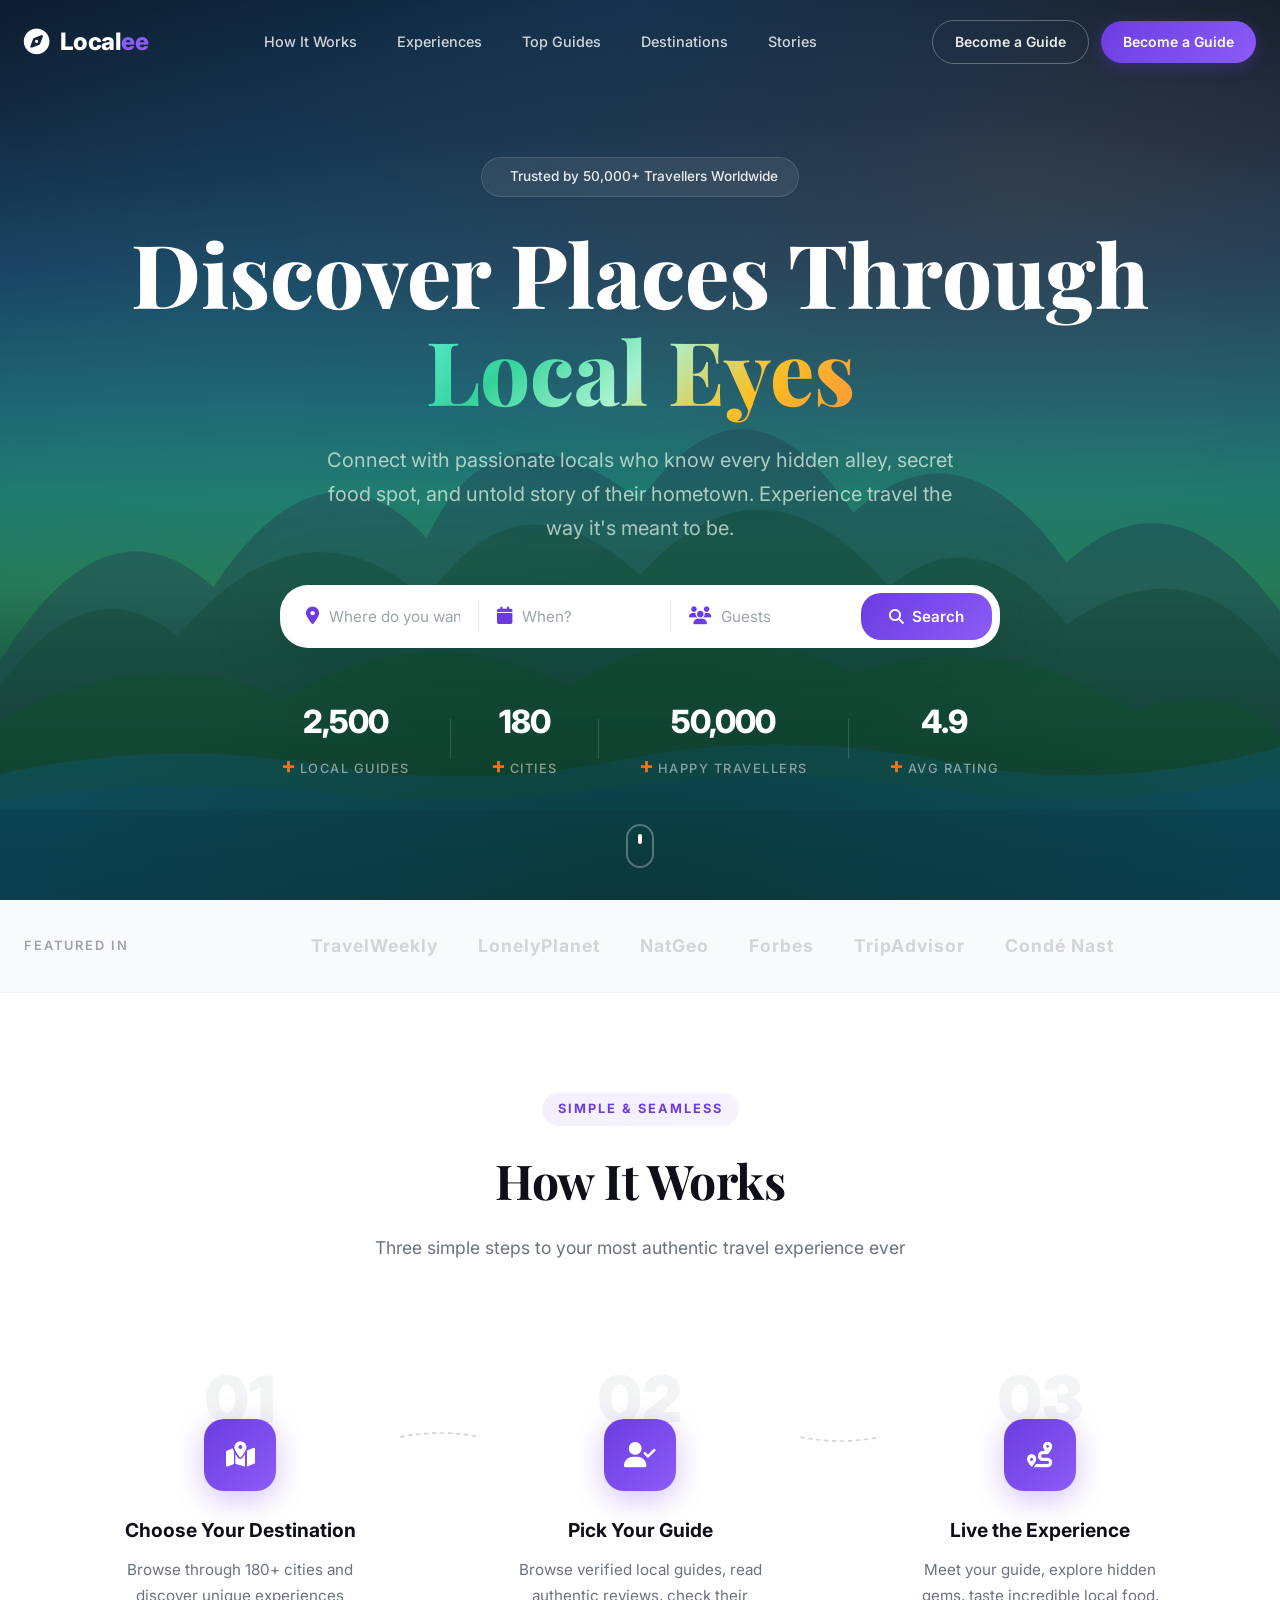
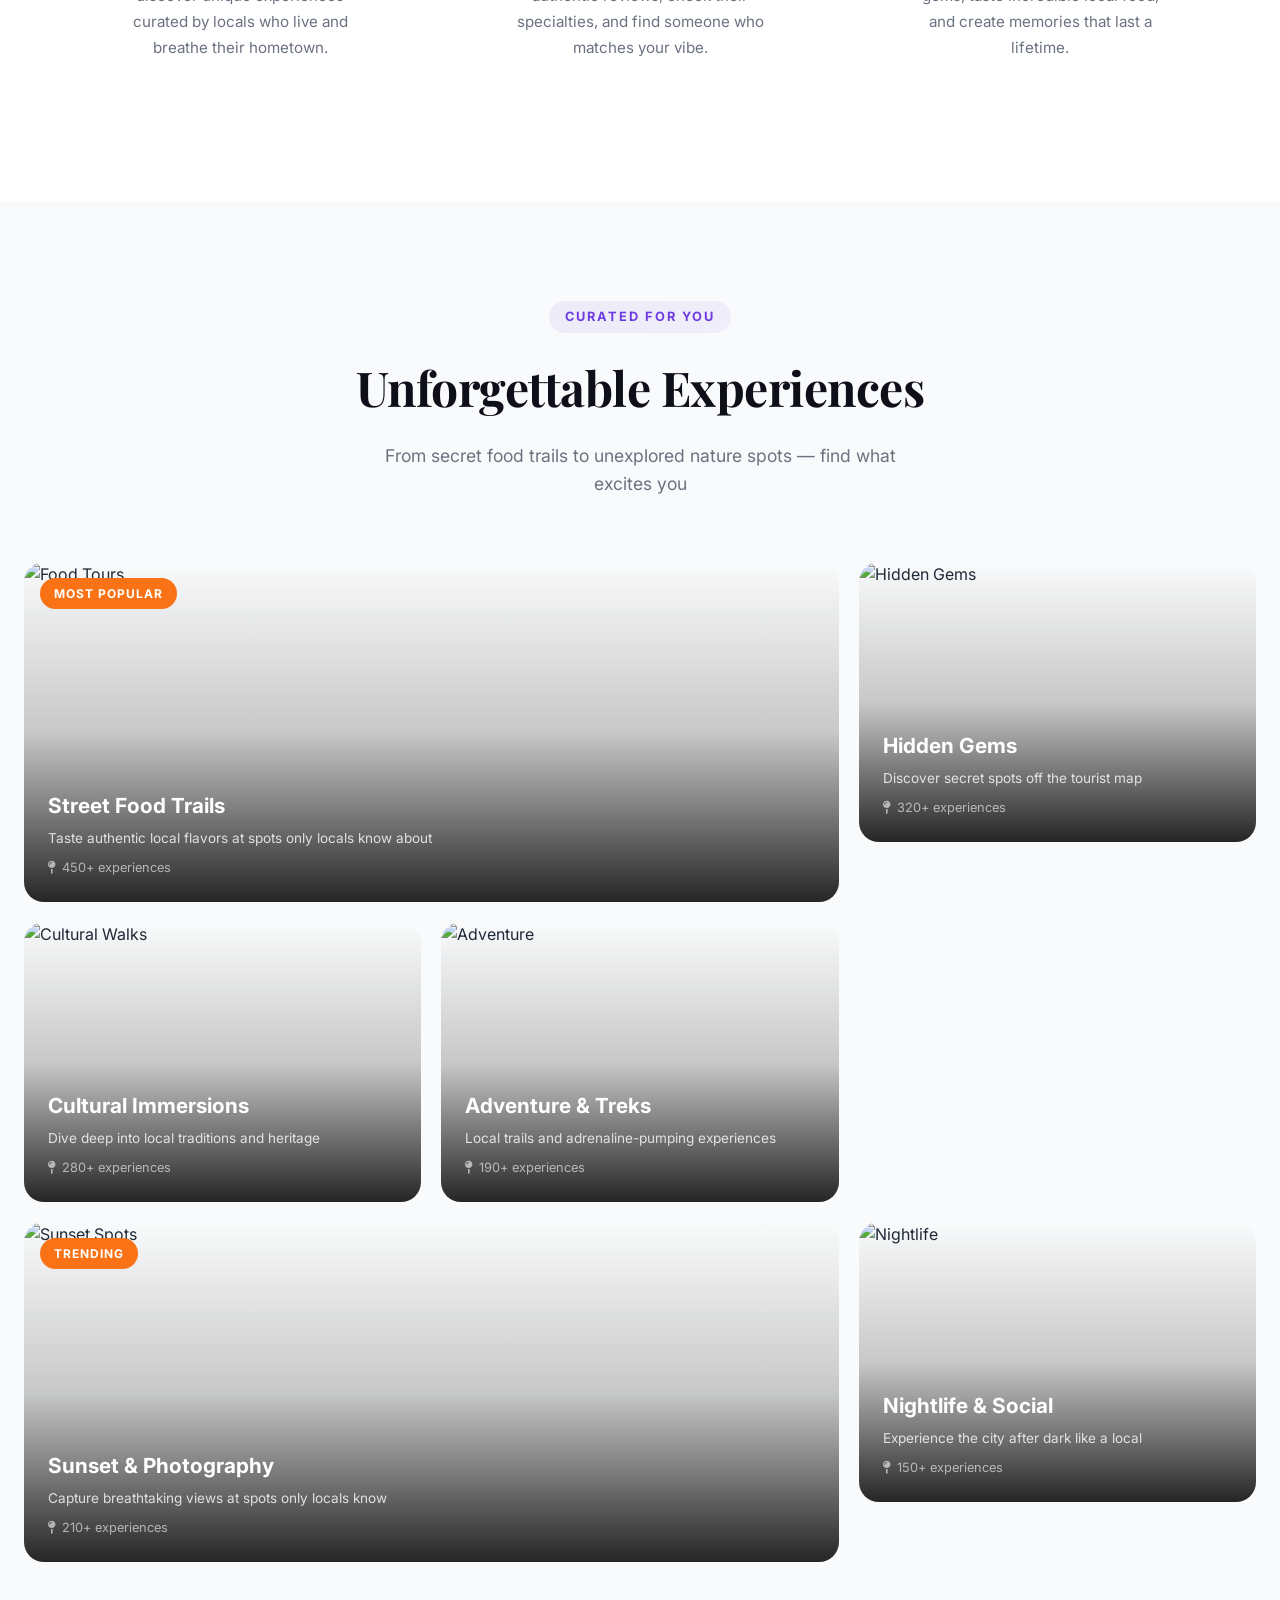
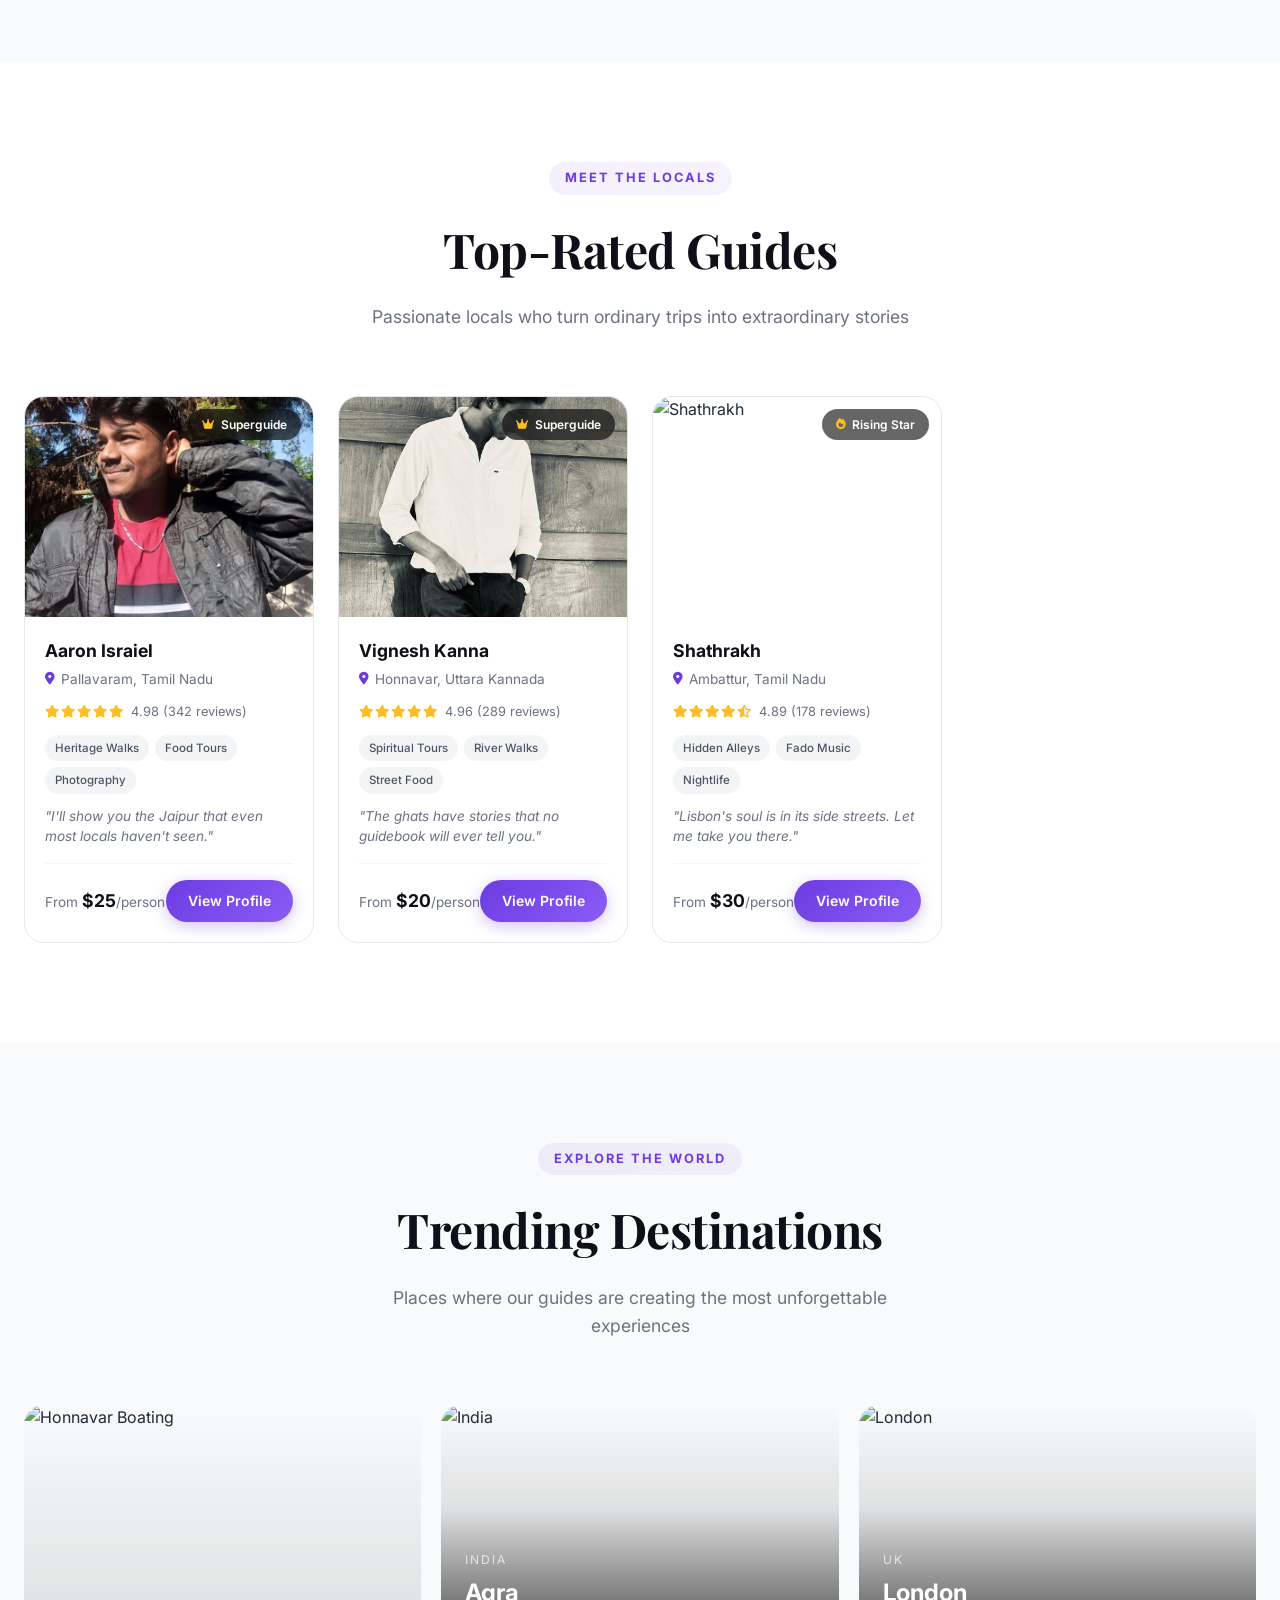
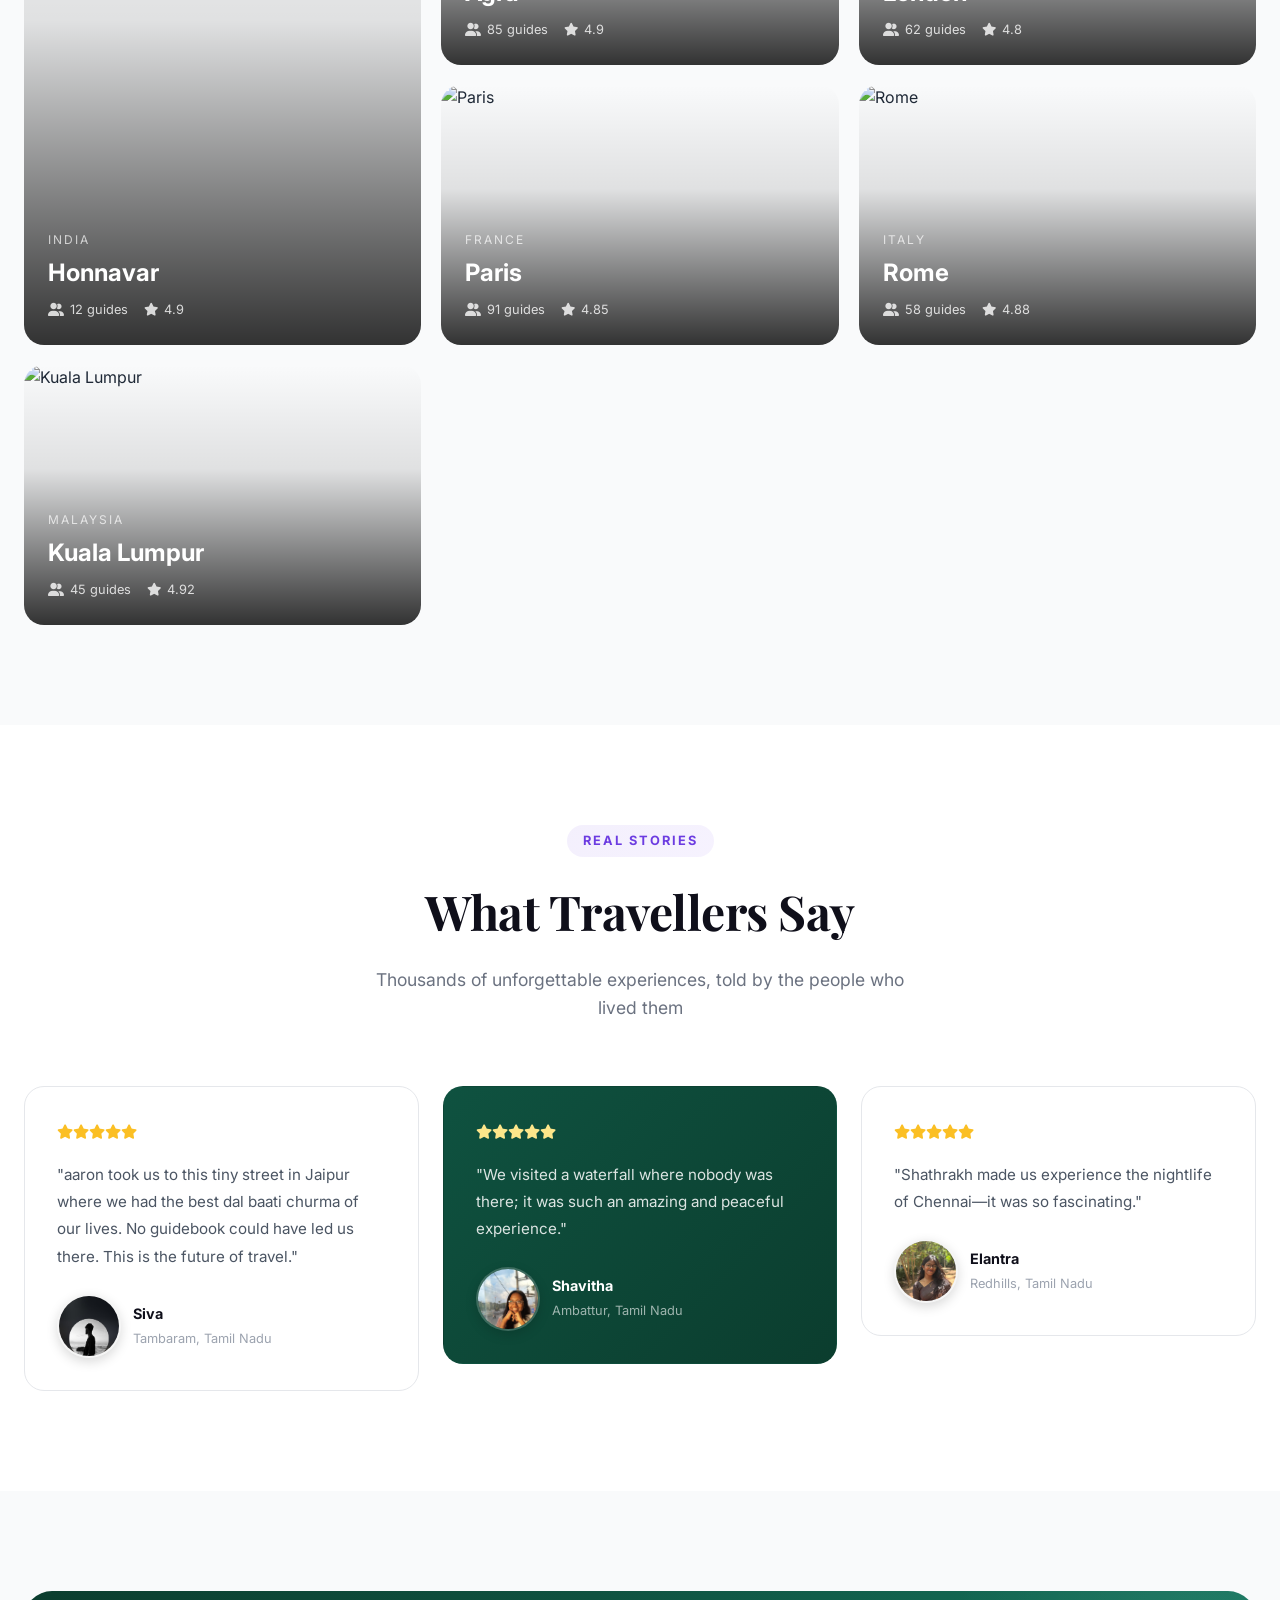
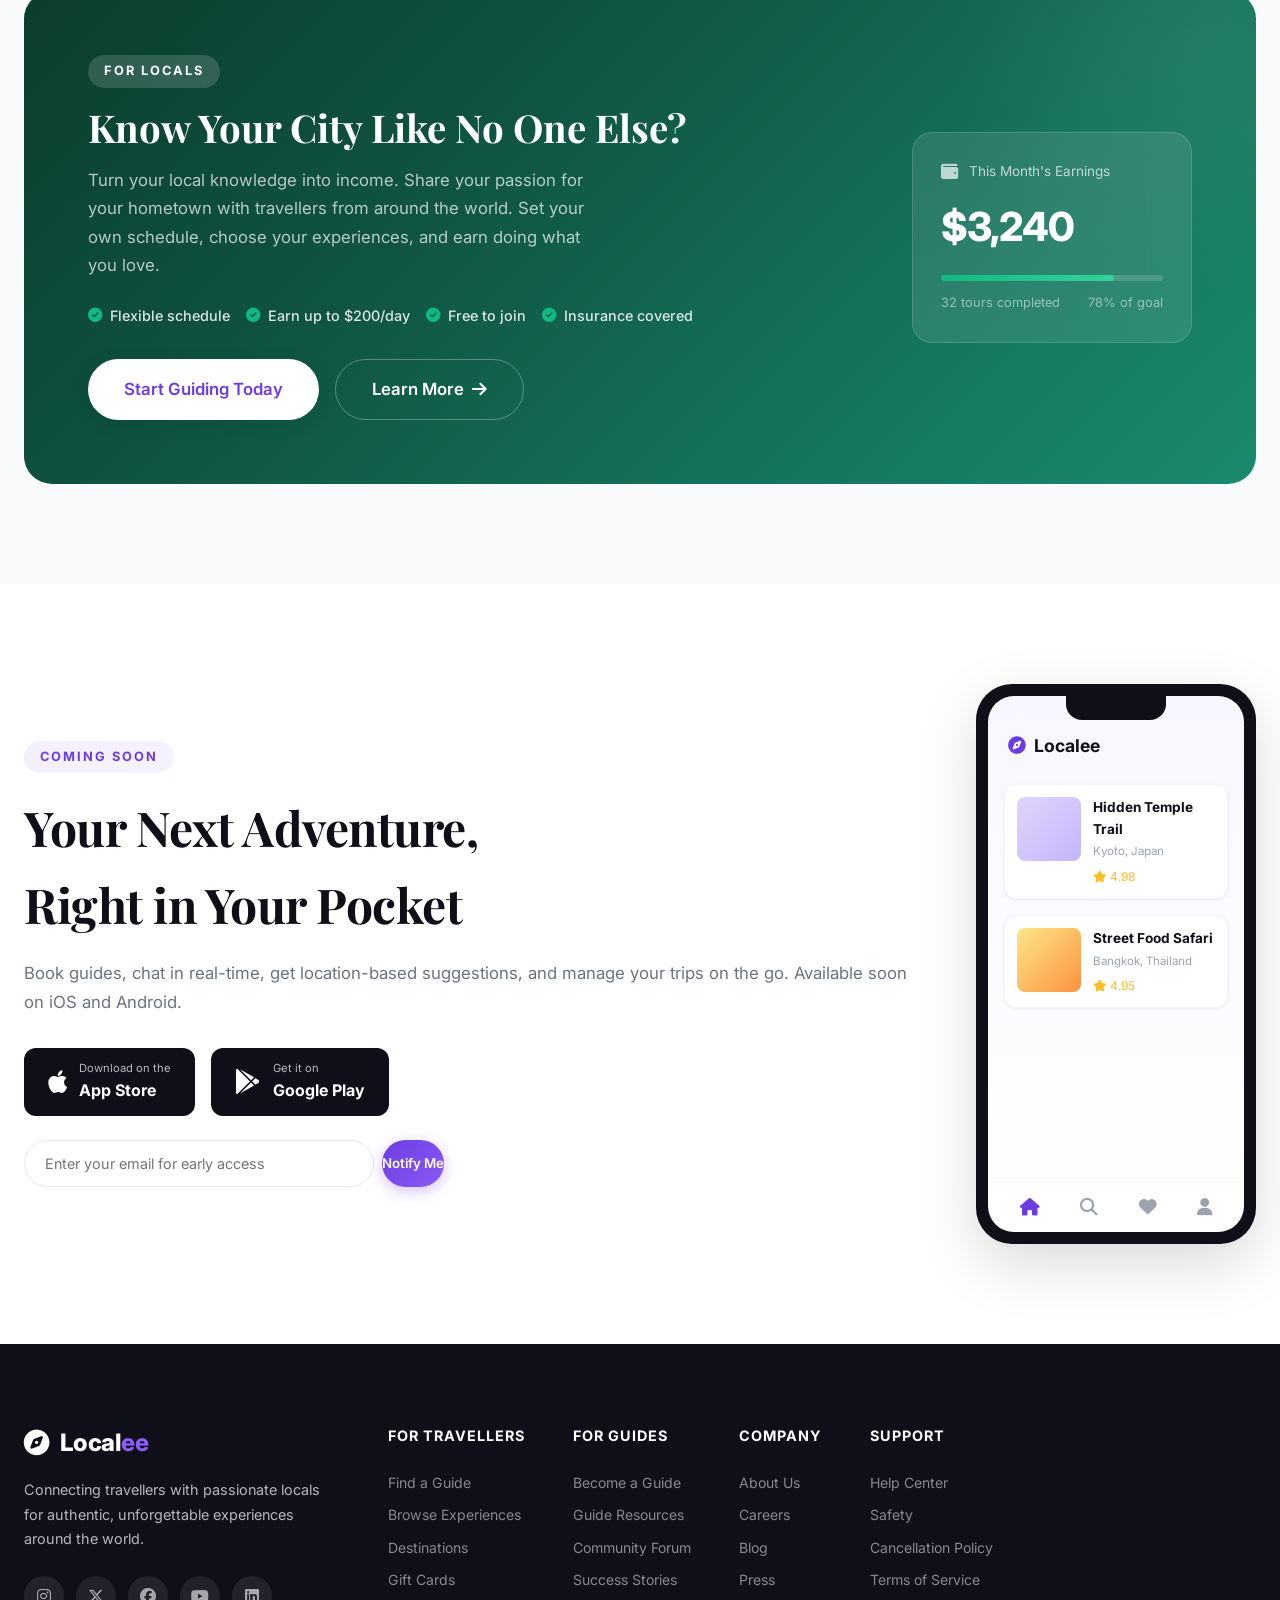
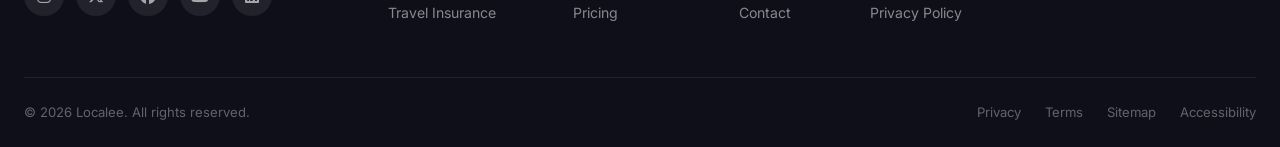
==== index.html @ 47768a04 "photo" ====
<!DOCTYPE html>
<html lang="en">
<head>
  <meta charset="UTF-8">
  <meta name="viewport" content="width=device-width, initial-scale=1.0">
  <title>Localee — Discover Places Through Local Eyes</title>
  <meta name="description" content="Localee — Connect with passionate local guides who reveal hidden gems, authentic food, and unforgettable experiences in their hometown.">
  <link rel="preconnect" href="https://fonts.googleapis.com">
  <link rel="preconnect" href="https://fonts.gstatic.com" crossorigin>
  <link href="https://fonts.googleapis.com/css2?family=Inter:wght@300;400;500;600;700;800;900&family=Playfair+Display:ital,wght@0,600;0,700;0,800;1,600&display=swap" rel="stylesheet">
  <link rel="stylesheet" href="https://cdnjs.cloudflare.com/ajax/libs/font-awesome/6.5.1/css/all.min.css">
  <link rel="stylesheet" href="styles.css">
</head>
<body>

  <!-- Navbar -->
  <nav class="navbar" id="navbar">
    <div class="container nav-container">
      <a href="#" class="logo">
        <i class="fas fa-compass logo-icon"></i>
        <span>Local<span class="logo-accent">ee</span></span>
      </a>
      <ul class="nav-links" id="navLinks">
        <li><a href="#how-it-works">How It Works</a></li>
        <li><a href="#experiences">Experiences</a></li>
        <li><a href="#guides">Top Guides</a></li>
        <li><a href="#destinations">Destinations</a></li>
        <li><a href="#testimonials">Stories</a></li>
      </ul>
      <div class="nav-actions">
        <a href="become-guide.html" class="btn btn-outline btn-sm">Become a Guide</a>
        <a href="become-guide.html" class="btn btn-primary btn-sm">Become a Guide</a>
        <button class="mobile-toggle" id="mobileToggle" aria-label="Toggle menu">
          <span></span><span></span><span></span>
        </button>
      </div>
    </div>
  </nav>

  <!-- Hero -->
  <section class="hero" id="hero">
    <div class="hero-bg">
      <div class="hero-sky"></div>
      <div class="hero-mountains">
        <svg class="mountain-layer mountain-back" viewBox="0 0 1440 400" preserveAspectRatio="none">
          <path d="M0,400 L0,280 Q120,140 240,220 Q360,90 480,180 Q560,60 720,150 Q840,30 960,160 Q1080,80 1200,200 Q1320,120 1440,240 L1440,400 Z" fill="rgba(30,60,80,0.6)"/>
        </svg>
        <svg class="mountain-layer mountain-mid" viewBox="0 0 1440 400" preserveAspectRatio="none">
          <path d="M0,400 L0,300 Q100,200 200,260 Q340,140 480,230 Q580,120 720,210 Q860,100 1000,220 Q1100,160 1200,250 Q1340,180 1440,280 L1440,400 Z" fill="rgba(20,70,50,0.5)"/>
        </svg>
        <svg class="mountain-layer mountain-front" viewBox="0 0 1440 400" preserveAspectRatio="none">
          <path d="M0,400 L0,330 Q160,260 320,310 Q480,240 640,300 Q800,230 960,290 Q1120,250 1280,320 Q1380,290 1440,340 L1440,400 Z" fill="rgba(15,80,45,0.45)"/>
        </svg>
      </div>
      <div class="hero-sea">
        <svg viewBox="0 0 1440 200" preserveAspectRatio="none">
          <path d="M0,60 Q180,20 360,50 Q540,80 720,40 Q900,10 1080,50 Q1260,80 1440,30 L1440,200 L0,200 Z" fill="rgba(15,90,130,0.35)"/>
          <path d="M0,90 Q180,60 360,80 Q540,100 720,70 Q900,50 1080,80 Q1260,100 1440,60 L1440,200 L0,200 Z" fill="rgba(10,70,110,0.3)"/>
        </svg>
      </div>
      <div class="hero-gradient"></div>
    </div>
    <div class="container hero-content">
      <div class="hero-badge">
        <i class="fas fa-sparkles"></i>
        <span>Trusted by 50,000+ Travellers Worldwide</span>
      </div>
      <h1 class="hero-title">
        Discover Places Through<br>
        <span class="gradient-text">Local Eyes</span>
      </h1>
      <p class="hero-subtitle">
        Connect with passionate locals who know every hidden alley, secret food spot,
        and untold story of their hometown. Experience travel the way it's meant to be.
      </p>
      <div class="hero-search">
        <div class="search-box">
          <div class="search-field">
            <i class="fas fa-location-dot"></i>
            <input type="text" placeholder="Where do you want to explore today?">
          </div>
          <div class="search-divider"></div>
          <div class="search-field">
            <i class="fas fa-calendar"></i>
            <input type="text" placeholder="When?">
          </div>
          <div class="search-divider"></div>
          <div class="search-field">
            <i class="fas fa-users"></i>
            <input type="text" placeholder="Guests">
          </div>
          <button class="search-btn">
            <i class="fas fa-search"></i>
            <span>Search</span>
          </button>
        </div>
      </div>
      <div class="hero-stats">
        <div class="stat">
          <span class="stat-number" data-count="2500">0</span><span class="stat-plus">+</span>
          <span class="stat-label">Local Guides</span>
        </div>
        <div class="stat-divider"></div>
        <div class="stat">
          <span class="stat-number" data-count="180">0</span><span class="stat-plus">+</span>
          <span class="stat-label">Cities</span>
        </div>
        <div class="stat-divider"></div>
        <div class="stat">
          <span class="stat-number" data-count="50000">0</span><span class="stat-plus">+</span>
          <span class="stat-label">Happy Travellers</span>
        </div>
        <div class="stat-divider"></div>
        <div class="stat">
          <span class="stat-number" data-count="4.9">0</span><span class="stat-plus">+</span>
          <span class="stat-label">Avg Rating</span>
        </div>
      </div>
    </div>
    <div class="hero-scroll">
      <div class="scroll-indicator">
        <div class="scroll-dot"></div>
      </div>
    </div>
  </section>

  <!-- Trusted By -->
  <section class="trusted-bar">
    <div class="container">
      <p class="trusted-label">Featured In</p>
      <div class="trusted-logos">
        <span class="trusted-logo">TravelWeekly</span>
        <span class="trusted-logo">LonelyPlanet</span>
        <span class="trusted-logo">NatGeo</span>
        <span class="trusted-logo">Forbes</span>
        <span class="trusted-logo">TripAdvisor</span>
        <span class="trusted-logo">Condé Nast</span>
      </div>
    </div>
  </section>

  <!-- How It Works -->
  <section class="section how-it-works" id="how-it-works">
    <div class="container">
      <div class="section-header">
        <span class="section-tag">Simple & Seamless</span>
        <h2 class="section-title">How It Works</h2>
        <p class="section-desc">Three simple steps to your most authentic travel experience ever</p>
      </div>
      <div class="steps-grid">
        <div class="step-card" data-aos="fade-up">
          <div class="step-number">01</div>
          <div class="step-icon-wrap">
            <div class="step-icon">
              <i class="fas fa-map-location-dot"></i>
            </div>
          </div>
          <h3>Choose Your Destination</h3>
          <p>Browse through 180+ cities and discover unique experiences curated by locals who live and breathe their hometown.</p>
        </div>
        <div class="step-connector">
          <svg viewBox="0 0 100 20"><path d="M0,10 Q50,0 100,10" fill="none" stroke="currentColor" stroke-width="2" stroke-dasharray="6,4"/></svg>
        </div>
        <div class="step-card" data-aos="fade-up" data-aos-delay="200">
          <div class="step-number">02</div>
          <div class="step-icon-wrap">
            <div class="step-icon">
              <i class="fas fa-user-check"></i>
            </div>
          </div>
          <h3>Pick Your Guide</h3>
          <p>Browse verified local guides, read authentic reviews, check their specialties, and find someone who matches your vibe.</p>
        </div>
        <div class="step-connector">
          <svg viewBox="0 0 100 20"><path d="M0,10 Q50,20 100,10" fill="none" stroke="currentColor" stroke-width="2" stroke-dasharray="6,4"/></svg>
        </div>
        <div class="step-card" data-aos="fade-up" data-aos-delay="400">
          <div class="step-number">03</div>
          <div class="step-icon-wrap">
            <div class="step-icon">
              <i class="fas fa-route"></i>
            </div>
          </div>
          <h3>Live the Experience</h3>
          <p>Meet your guide, explore hidden gems, taste incredible local food, and create memories that last a lifetime.</p>
        </div>
      </div>
    </div>
  </section>

  <!-- Experience Categories -->
  <section class="section experiences" id="experiences">
    <div class="container">
      <div class="section-header">
        <span class="section-tag">Curated For You</span>
        <h2 class="section-title">Unforgettable Experiences</h2>
        <p class="section-desc">From secret food trails to unexplored nature spots — find what excites you</p>
      </div>
      <div class="exp-grid">
        <div class="exp-card exp-card-large" data-aos="fade-right">
          <img src="https://images.unsplash.com/photo-1504674900247-0877df9cc836?w=800&q=80" alt="Food Tours" loading="lazy">
          <div class="exp-overlay">
            <div class="exp-tag">Most Popular</div>
            <h3>Street Food Trails</h3>
            <p>Taste authentic local flavors at spots only locals know about</p>
            <span class="exp-count"><i class="fas fa-map-pin"></i> 450+ experiences</span>
          </div>
        </div>
        <div class="exp-card" data-aos="fade-left" data-aos-delay="100">
          <img src="https://images.unsplash.com/photo-1682687220742-aba13b6e50ba?w=600&q=80" alt="Hidden Gems" loading="lazy">
          <div class="exp-overlay">
            <h3>Hidden Gems</h3>
            <p>Discover secret spots off the tourist map</p>
            <span class="exp-count"><i class="fas fa-map-pin"></i> 320+ experiences</span>
          </div>
        </div>
        <div class="exp-card" data-aos="fade-left" data-aos-delay="200">
          <img src="https://images.unsplash.com/photo-1533105079780-92b9be482077?w=600&q=80" alt="Cultural Walks" loading="lazy">
          <div class="exp-overlay">
            <h3>Cultural Immersions</h3>
            <p>Dive deep into local traditions and heritage</p>
            <span class="exp-count"><i class="fas fa-map-pin"></i> 280+ experiences</span>
          </div>
        </div>
        <div class="exp-card" data-aos="fade-right" data-aos-delay="100">
          <img src="https://images.unsplash.com/photo-1551632811-561732d1e306?w=600&q=80" alt="Adventure" loading="lazy">
          <div class="exp-overlay">
            <h3>Adventure & Treks</h3>
            <p>Local trails and adrenaline-pumping experiences</p>
            <span class="exp-count"><i class="fas fa-map-pin"></i> 190+ experiences</span>
          </div>
        </div>
        <div class="exp-card exp-card-large" data-aos="fade-left">
          <img src="https://images.unsplash.com/photo-1507525428034-b723cf961d3e?w=800&q=80" alt="Sunset Spots" loading="lazy">
          <div class="exp-overlay">
            <div class="exp-tag">Trending</div>
            <h3>Sunset & Photography</h3>
            <p>Capture breathtaking views at spots only locals know</p>
            <span class="exp-count"><i class="fas fa-map-pin"></i> 210+ experiences</span>
          </div>
        </div>
        <div class="exp-card" data-aos="fade-right" data-aos-delay="200">
          <img src="https://images.unsplash.com/photo-1514525253161-7a46d19cd819?w=600&q=80" alt="Nightlife" loading="lazy">
          <div class="exp-overlay">
            <h3>Nightlife & Social</h3>
            <p>Experience the city after dark like a local</p>
            <span class="exp-count"><i class="fas fa-map-pin"></i> 150+ experiences</span>
          </div>
        </div>
      </div>
    </div>
  </section>

  <!-- Top Guides -->
  <section class="section guides" id="guides">
    <div class="container">
      <div class="section-header">
        <span class="section-tag">Meet The Locals</span>
        <h2 class="section-title">Top-Rated Guides</h2>
        <p class="section-desc">Passionate locals who turn ordinary trips into extraordinary stories</p>
      </div>
      <div class="guides-carousel" id="guidesCarousel">
        <div class="guide-card" data-aos="zoom-in">
          <div class="guide-img">
              <img src="guide-aaron.jpeg" alt="Aaron Israiel" loading="lazy">
            <div class="guide-badge"><i class="fas fa-crown"></i> Superguide</div>
          </div>
          <div class="guide-info">
              <h4>Aaron Israiel</h4>
              <p class="guide-location"><i class="fas fa-location-dot"></i> Pallavaram, Tamil Nadu</p>
            <div class="guide-rating">
              <div class="stars"><i class="fas fa-star"></i><i class="fas fa-star"></i><i class="fas fa-star"></i><i class="fas fa-star"></i><i class="fas fa-star"></i></div>
              <span>4.98 (342 reviews)</span>
            </div>
            <div class="guide-tags">
              <span>Heritage Walks</span>
              <span>Food Tours</span>
              <span>Photography</span>
            </div>
            <p class="guide-quote">"I'll show you the Jaipur that even most locals haven't seen."</p>
            <div class="guide-footer">
              <span class="guide-price">From <strong>$25</strong>/person</span>
              <a href="#" class="btn btn-primary btn-sm">View Profile</a>
            </div>
          </div>
        </div>
        <div class="guide-card" data-aos="zoom-in" data-aos-delay="100">
          <div class="guide-img">
            <img src="guid-Vignesh Kanna.jpeg" alt="Vignesh Kanna" loading="lazy">
            <div class="guide-badge"><i class="fas fa-crown"></i> Superguide</div>
          </div>
          <div class="guide-info">
            <h4>Vignesh Kanna</h4>
            <p class="guide-location"><i class="fas fa-location-dot"></i> Honnavar, Uttara Kannada</p>
            <div class="guide-rating">
              <div class="stars"><i class="fas fa-star"></i><i class="fas fa-star"></i><i class="fas fa-star"></i><i class="fas fa-star"></i><i class="fas fa-star"></i></div>
              <span>4.96 (289 reviews)</span>
            </div>
            <div class="guide-tags">
              <span>Spiritual Tours</span>
              <span>River Walks</span>
              <span>Street Food</span>
            </div>
            <p class="guide-quote">"The ghats have stories that no guidebook will ever tell you."</p>
            <div class="guide-footer">
              <span class="guide-price">From <strong>$20</strong>/person</span>
              <a href="#" class="btn btn-primary btn-sm">View Profile</a>
            </div>
          </div>
        </div>
        <div class="guide-card" data-aos="zoom-in" data-aos-delay="200">
          <div class="guide-img">
            <img src="Shathrakh.jpeg" alt="Shathrakh" loading="lazy">
            <div class="guide-badge"><i class="fas fa-fire"></i> Rising Star</div>
          </div>
          <div class="guide-info">
            <h4>Shathrakh</h4>
            <p class="guide-location"><i class="fas fa-location-dot"></i> Ambattur, Tamil Nadu</p>
            <div class="guide-rating">
              <div class="stars"><i class="fas fa-star"></i><i class="fas fa-star"></i><i class="fas fa-star"></i><i class="fas fa-star"></i><i class="fas fa-star-half-stroke"></i></div>
              <span>4.89 (178 reviews)</span>
            </div>
            <div class="guide-tags">
              <span>Hidden Alleys</span>
              <span>Fado Music</span>
              <span>Nightlife</span>
            </div>
            <p class="guide-quote">"Lisbon's soul is in its side streets. Let me take you there."</p>
            <div class="guide-footer">
              <span class="guide-price">From <strong>$30</strong>/person</span>
              <a href="#" class="btn btn-primary btn-sm">View Profile</a>
            </div>
          </div>
        </div>
      </div>
    </div>
  </section>

  <!-- Destinations -->
  <section class="section destinations" id="destinations">
    <div class="container">
      <div class="section-header">
        <span class="section-tag">Explore The World</span>
        <h2 class="section-title">Trending Destinations</h2>
        <p class="section-desc">Places where our guides are creating the most unforgettable experiences</p>
      </div>
      <div class="dest-grid">
        <div class="dest-card dest-featured" data-destination="honnavar" data-aos="fade-up">
          <img src="https://images.unsplash.com/photo-1506905925346-21bda4d32df4?w=800&q=80" alt="Honnavar Boating" loading="lazy">
          <div class="dest-overlay">
            <span class="dest-country">India</span>
            <h3>Honnavar</h3>
            <div class="dest-meta">
              <span><i class="fas fa-user-group"></i> 12 guides</span>
              <span><i class="fas fa-star"></i> 4.9</span>
            </div>
          </div>
        </div>
        <div class="dest-card" data-aos="fade-up" data-aos-delay="100">
          <img src="https://images.unsplash.com/photo-1524492412937-b28074a5d7da?w=600&q=80" alt="India" loading="lazy">
          <div class="dest-overlay">
            <span class="dest-country">India</span>
            <h3>Agra</h3>
            <div class="dest-meta">
              <span><i class="fas fa-user-group"></i> 85 guides</span>
              <span><i class="fas fa-star"></i> 4.9</span>
            </div>
          </div>
        </div>
        <div class="dest-card" data-aos="fade-up" data-aos-delay="200">
          <img src="https://images.unsplash.com/photo-1513635269975-59663e0ac1ad?w=600&q=80" alt="London" loading="lazy">
          <div class="dest-overlay">
            <span class="dest-country">UK</span>
            <h3>London</h3>
            <div class="dest-meta">
              <span><i class="fas fa-user-group"></i> 62 guides</span>
              <span><i class="fas fa-star"></i> 4.8</span>
            </div>
          </div>
        </div>
        <div class="dest-card" data-aos="fade-up" data-aos-delay="300">
          <img src="https://images.unsplash.com/photo-1499856871958-5b9627545d1a?w=600&q=80" alt="Paris" loading="lazy">
          <div class="dest-overlay">
            <span class="dest-country">France</span>
            <h3>Paris</h3>
            <div class="dest-meta">
              <span><i class="fas fa-user-group"></i> 91 guides</span>
              <span><i class="fas fa-star"></i> 4.85</span>
            </div>
          </div>
        </div>
        <div class="dest-card" data-aos="fade-up" data-aos-delay="400">
          <img src="https://images.unsplash.com/photo-1552832230-c0197dd311b5?w=600&q=80" alt="Rome" loading="lazy">
          <div class="dest-overlay">
            <span class="dest-country">Italy</span>
            <h3>Rome</h3>
            <div class="dest-meta">
              <span><i class="fas fa-user-group"></i> 58 guides</span>
              <span><i class="fas fa-star"></i> 4.88</span>
            </div>
          </div>
        </div>
        <div class="dest-card" data-aos="fade-up" data-aos-delay="500">
          <img src="https://images.unsplash.com/photo-1596422846543-75c6fc197f07?w=600&q=80" alt="Kuala Lumpur" loading="lazy">
          <div class="dest-overlay">
            <span class="dest-country">Malaysia</span>
            <h3>Kuala Lumpur</h3>
            <div class="dest-meta">
              <span><i class="fas fa-user-group"></i> 45 guides</span>
              <span><i class="fas fa-star"></i> 4.92</span>
            </div>
          </div>
        </div>
      </div>
    </div>
  </section>

  <!-- Honnavar Detail Slide -->
  <div class="slide-panel" id="honnavarSlide" aria-hidden="true">
    <div class="slide-panel__backdrop" id="honnavarBackdrop" tabindex="-1"></div>
    <div class="slide-panel__content" role="dialog" aria-modal="true" aria-labelledby="honnavarSlideTitle">
      <button class="slide-panel__close" id="honnavarClose" aria-label="Close details">
        <i class="fas fa-times"></i>
      </button>
      <div class="slide-panel__header">
        <h2 id="honnavarSlideTitle">Honnavar</h2>
        <p class="slide-panel__subtitle">Explore the best spots around Honnavar — from coastal escapes to hidden waterfalls.</p>
      </div>
      <div class="slide-panel__sections">
        <section class="slide-panel__section">
          <h3>Tourist Places</h3>
          <ul class="slide-panel__list">
            <li>
              <img src="beach.jpg" alt="Beaches" loading="lazy">
              <span>Beaches</span>
            </li>
            <li>
              <img src="yana%20cave.jpg" alt="Yana Cave" loading="lazy">
              <span>Yana Cave</span>
            </li>
            <li>
              <img src="murdeswar.jpg" alt="Murudeshwar" loading="lazy">
              <span>Murudeshwar</span>
            </li>
            <li>Apsarkonda Falls</li>
            <li>Backwater</li>
            <li>Mangrove Forest</li>
            <li>Jog Falls</li>
          </ul>
        </section>
        <section class="slide-panel__section">
          <h3>Gem Places</h3>
          <ul class="slide-panel__list">
            <li>Burude Falls</li>
            <li>Hosagodu Falls</li>
            <li>Kannika Falls</li>
            <li>Murti Falls</li>
          </ul>
        </section>
      </div>
    </div>
  </div>

  <!-- Testimonials -->
  <section class="section testimonials" id="testimonials">
    <div class="container">
      <div class="section-header">
        <span class="section-tag">Real Stories</span>
        <h2 class="section-title">What Travellers Say</h2>
        <p class="section-desc">Thousands of unforgettable experiences, told by the people who lived them</p>
      </div>
      <div class="testimonials-grid">
        <div class="testimonial-card" data-aos="fade-up">
          <div class="testimonial-stars">
            <i class="fas fa-star"></i><i class="fas fa-star"></i><i class="fas fa-star"></i><i class="fas fa-star"></i><i class="fas fa-star"></i>
          </div>
          <p class="testimonial-text">"aaron took us to this tiny street in Jaipur where we had the best dal baati churma of our lives. No guidebook could have led us there. This is the future of travel."</p>
          <div class="testimonial-author">
            <img src="Siva.jpeg" alt="Siva" loading="lazy">
            <div>
              <strong>Siva</strong>
              <span>Tambaram, Tamil Nadu</span>
            </div>
          </div>
        </div>
        <div class="testimonial-card testimonial-featured" data-aos="fade-up" data-aos-delay="100">
          <div class="testimonial-stars">
            <i class="fas fa-star"></i><i class="fas fa-star"></i><i class="fas fa-star"></i><i class="fas fa-star"></i><i class="fas fa-star"></i>
          </div>
          <p class="testimonial-text">"We visited a waterfall where nobody was there; it was such an amazing and peaceful experience."</p>
          <div class="testimonial-author">
            <img src="Shavitha new.jpeg" alt="Shavitha" loading="lazy">
            <div>
              <strong>Shavitha</strong>
              <span>Ambattur, Tamil Nadu</span>
            </div>
          </div>
        </div>
        <div class="testimonial-card" data-aos="fade-up" data-aos-delay="200">
          <div class="testimonial-stars">
            <i class="fas fa-star"></i><i class="fas fa-star"></i><i class="fas fa-star"></i><i class="fas fa-star"></i><i class="fas fa-star"></i>
          </div>
          <p class="testimonial-text">"Shathrakh made us experience the nightlife of Chennai—it was so fascinating."</p>
          <div class="testimonial-author">
            <img src="Elantra.jpeg" alt="Elantra" loading="lazy">
            <div>
              <strong>Elantra</strong>
              <span>Redhills, Tamil Nadu</span>
            </div>
          </div>
        </div>
      </div>
    </div>
  </section>

  <!-- Become a Guide CTA -->
  <section class="section become-guide" id="become-guide">
    <div class="container">
      <div class="cta-card" data-aos="zoom-in">
        <div class="cta-content">
          <span class="section-tag section-tag-light">For Locals</span>
          <h2>Know Your City Like No One Else?</h2>
          <p>Turn your local knowledge into income. Share your passion for your hometown with travellers from around the world. Set your own schedule, choose your experiences, and earn doing what you love.</p>
          <div class="cta-features">
            <div class="cta-feature">
              <i class="fas fa-circle-check"></i>
              <span>Flexible schedule</span>
            </div>
            <div class="cta-feature">
              <i class="fas fa-circle-check"></i>
              <span>Earn up to $200/day</span>
            </div>
            <div class="cta-feature">
              <i class="fas fa-circle-check"></i>
              <span>Free to join</span>
            </div>
            <div class="cta-feature">
              <i class="fas fa-circle-check"></i>
              <span>Insurance covered</span>
            </div>
          </div>
          <div class="cta-actions">
            <a href="#" class="btn btn-white btn-lg">Start Guiding Today</a>
            <a href="#" class="btn btn-ghost btn-lg">Learn More <i class="fas fa-arrow-right"></i></a>
          </div>
        </div>
        <div class="cta-visual">
          <div class="cta-earning-card">
            <div class="earning-header">
              <i class="fas fa-wallet"></i>
              <span>This Month's Earnings</span>
            </div>
            <div class="earning-amount">$3,240</div>
            <div class="earning-bar">
              <div class="earning-fill" style="width: 78%"></div>
            </div>
            <div class="earning-details">
              <span>32 tours completed</span>
              <span>78% of goal</span>
            </div>
          </div>
        </div>
      </div>
    </div>
  </section>

  <!-- App Download -->
  <section class="section app-section">
    <div class="container">
      <div class="app-content" data-aos="fade-up">
        <div class="app-text">
          <span class="section-tag">Coming Soon</span>
          <h2 class="section-title">Your Next Adventure,<br>Right in Your Pocket</h2>
          <p>Book guides, chat in real-time, get location-based suggestions, and manage your trips on the go. Available soon on iOS and Android.</p>
          <div class="app-buttons">
            <a href="#" class="app-store-btn">
              <i class="fab fa-apple"></i>
              <div>
                <small>Download on the</small>
                <strong>App Store</strong>
              </div>
            </a>
            <a href="#" class="app-store-btn">
              <i class="fab fa-google-play"></i>
              <div>
                <small>Get it on</small>
                <strong>Google Play</strong>
              </div>
            </a>
          </div>
          <div class="app-notify">
            <input type="email" placeholder="Enter your email for early access">
            <button class="btn btn-primary">Notify Me</button>
          </div>
        </div>
        <div class="app-mockup">
          <div class="phone-frame">
            <div class="phone-screen">
              <div class="phone-header">
                <i class="fas fa-compass"></i>
                <span>Localee</span>
              </div>
              <div class="phone-card">
                <div class="phone-card-img"></div>
                <div class="phone-card-text">
                  <strong>Hidden Temple Trail</strong>
                  <span>Kyoto, Japan</span>
                  <div class="phone-card-rating"><i class="fas fa-star"></i> 4.98</div>
                </div>
              </div>
              <div class="phone-card">
                <div class="phone-card-img phone-card-img-2"></div>
                <div class="phone-card-text">
                  <strong>Street Food Safari</strong>
                  <span>Bangkok, Thailand</span>
                  <div class="phone-card-rating"><i class="fas fa-star"></i> 4.95</div>
                </div>
              </div>
              <div class="phone-nav">
                <i class="fas fa-home"></i>
                <i class="fas fa-search"></i>
                <i class="fas fa-heart"></i>
                <i class="fas fa-user"></i>
              </div>
            </div>
          </div>
        </div>
      </div>
    </div>
  </section>

  <!-- Footer -->
  <footer class="footer">
    <div class="container">
      <div class="footer-top">
        <div class="footer-brand">
          <a href="#" class="logo">
            <i class="fas fa-compass logo-icon"></i>
            <span>Local<span class="logo-accent">ee</span></span>
          </a>
          <p>Connecting travellers with passionate locals for authentic, unforgettable experiences around the world.</p>
          <div class="footer-social">
            <a href="#" aria-label="Instagram"><i class="fab fa-instagram"></i></a>
            <a href="#" aria-label="Twitter"><i class="fab fa-x-twitter"></i></a>
            <a href="#" aria-label="Facebook"><i class="fab fa-facebook"></i></a>
            <a href="#" aria-label="YouTube"><i class="fab fa-youtube"></i></a>
            <a href="#" aria-label="LinkedIn"><i class="fab fa-linkedin"></i></a>
          </div>
        </div>
        <div class="footer-links">
          <div class="footer-col">
            <h4>For Travellers</h4>
            <a href="#">Find a Guide</a>
            <a href="#">Browse Experiences</a>
            <a href="#">Destinations</a>
            <a href="#">Gift Cards</a>
            <a href="#">Travel Insurance</a>
          </div>
          <div class="footer-col">
            <h4>For Guides</h4>
            <a href="become-guide.html">Become a Guide</a>
            <a href="#">Guide Resources</a>
            <a href="#">Community Forum</a>
            <a href="#">Success Stories</a>
            <a href="#">Pricing</a>
          </div>
          <div class="footer-col">
            <h4>Company</h4>
            <a href="#">About Us</a>
            <a href="#">Careers</a>
            <a href="#">Blog</a>
            <a href="#">Press</a>
            <a href="#">Contact</a>
          </div>
          <div class="footer-col">
            <h4>Support</h4>
            <a href="#">Help Center</a>
            <a href="#">Safety</a>
            <a href="#">Cancellation Policy</a>
            <a href="#">Terms of Service</a>
            <a href="#">Privacy Policy</a>
          </div>
        </div>
      </div>
      <div class="footer-bottom">
        <p>&copy; 2026 Localee. All rights reserved.</p>
        <div class="footer-bottom-links">
          <a href="#">Privacy</a>
          <a href="#">Terms</a>
          <a href="#">Sitemap</a>
          <a href="#">Accessibility</a>
        </div>
      </div>
    </div>
  </footer>

  <script src="script.js"></script>
</body>
</html>
---- styles.css ----
/* ===== RESET & BASE ===== */
*, *::before, *::after { margin: 0; padding: 0; box-sizing: border-box; }

:root {
  --primary: #6C3CE1;
  --primary-light: #8B5CF6;
  --primary-dark: #5521C6;
  --primary-glow: rgba(108, 60, 225, 0.3);
  --accent: #F97316;
  --accent-light: #FB923C;
  --success: #10B981;
  --dark: #0F0F1A;
  --dark-2: #1A1A2E;
  --dark-3: #252540;
  --gray-900: #111827;
  --gray-800: #1F2937;
  --gray-700: #374151;
  --gray-600: #4B5563;
  --gray-500: #6B7280;
  --gray-400: #9CA3AF;
  --gray-300: #D1D5DB;
  --gray-200: #E5E7EB;
  --gray-100: #F3F4F6;
  --gray-50: #F9FAFB;
  --white: #FFFFFF;
  --glass: rgba(255, 255, 255, 0.06);
  --glass-border: rgba(255, 255, 255, 0.1);
  --glass-light: rgba(255, 255, 255, 0.85);
  --glass-light-border: rgba(0, 0, 0, 0.08);
  --radius-sm: 8px;
  --radius: 12px;
  --radius-lg: 20px;
  --radius-xl: 28px;
  --radius-full: 100px;
  --shadow-sm: 0 1px 3px rgba(0,0,0,0.08);
  --shadow: 0 4px 20px rgba(0,0,0,0.08);
  --shadow-lg: 0 12px 40px rgba(0,0,0,0.12);
  --shadow-xl: 0 20px 60px rgba(0,0,0,0.15);
  --shadow-glow: 0 0 40px var(--primary-glow);
  --transition: 0.3s cubic-bezier(0.4, 0, 0.2, 1);
  --transition-slow: 0.6s cubic-bezier(0.4, 0, 0.2, 1);
}

html { scroll-behavior: smooth; font-size: 16px; }
body {
  font-family: 'Inter', -apple-system, BlinkMacSystemFont, sans-serif;
  color: var(--gray-800);
  background: var(--white);
  line-height: 1.6;
  overflow-x: hidden;
  -webkit-font-smoothing: antialiased;
}

.container {
  width: 100%;
  max-width: 1280px;
  margin: 0 auto;
  padding: 0 24px;
}

img { max-width: 100%; height: auto; display: block; }
a { text-decoration: none; color: inherit; transition: var(--transition); }

/* ===== BUTTONS ===== */
.btn {
  display: inline-flex;
  align-items: center;
  gap: 8px;
  font-family: inherit;
  font-weight: 600;
  border: none;
  cursor: pointer;
  transition: var(--transition);
  border-radius: var(--radius-full);
  white-space: nowrap;
}
.btn-sm { padding: 10px 22px; font-size: 0.875rem; }
.btn-lg { padding: 16px 36px; font-size: 1.05rem; }
.btn-primary {
  background: linear-gradient(135deg, var(--primary), var(--primary-light));
  color: var(--white);
  box-shadow: 0 4px 15px var(--primary-glow);
}
.btn-primary:hover {
  transform: translateY(-2px);
  box-shadow: 0 8px 25px var(--primary-glow);
}
.btn-outline {
  background: transparent;
  color: var(--gray-700);
  border: 1.5px solid var(--gray-300);
}
.btn-outline:hover {
  border-color: var(--primary);
  color: var(--primary);
  background: rgba(108, 60, 225, 0.04);
}
.btn-white {
  background: var(--white);
  color: var(--primary);
  box-shadow: var(--shadow);
}
.btn-white:hover { transform: translateY(-2px); box-shadow: var(--shadow-lg); }
.btn-ghost {
  background: transparent;
  color: var(--white);
  border: 1.5px solid rgba(255,255,255,0.3);
}
.btn-ghost:hover {
  background: rgba(255,255,255,0.1);
  border-color: rgba(255,255,255,0.6);
}

/* ===== NAVBAR ===== */
.navbar {
  position: fixed;
  top: 0;
  left: 0;
  right: 0;
  z-index: 1000;
  padding: 20px 0;
  transition: var(--transition);
}
.navbar.scrolled {
  padding: 12px 0;
  background: var(--glass-light);
  backdrop-filter: blur(20px) saturate(180%);
  -webkit-backdrop-filter: blur(20px) saturate(180%);
  border-bottom: 1px solid var(--glass-light-border);
  box-shadow: var(--shadow-sm);
}
.nav-container {
  display: flex;
  align-items: center;
  justify-content: space-between;
}
.logo {
  display: flex;
  align-items: center;
  gap: 10px;
  font-size: 1.5rem;
  font-weight: 800;
  color: var(--white);
  letter-spacing: -0.5px;
}
.navbar.scrolled .logo { color: var(--dark); }
.logo-icon {
  font-size: 1.6rem;
  animation: spin 8s linear infinite;
}
@keyframes spin { from { transform: rotate(0deg); } to { transform: rotate(360deg); } }
.logo-accent { color: var(--primary-light); }
.navbar.scrolled .logo-accent { color: var(--primary); }

.nav-links {
  display: flex;
  list-style: none;
  gap: 8px;
}
.nav-links a {
  padding: 8px 16px;
  font-size: 0.9rem;
  font-weight: 500;
  color: rgba(255,255,255,0.8);
  border-radius: var(--radius-full);
  transition: var(--transition);
}
.nav-links a:hover {
  color: var(--white);
  background: rgba(255,255,255,0.12);
}
.navbar.scrolled .nav-links a { color: var(--gray-600); }
.navbar.scrolled .nav-links a:hover {
  color: var(--primary);
  background: rgba(108, 60, 225, 0.06);
}

.nav-actions { display: flex; align-items: center; gap: 12px; }
.nav-actions .btn-outline {
  color: rgba(255,255,255,0.9);
  border-color: rgba(255,255,255,0.3);
}
.nav-actions .btn-outline:hover {
  background: rgba(255,255,255,0.1);
  border-color: rgba(255,255,255,0.6);
  color: var(--white);
}
.navbar.scrolled .nav-actions .btn-outline {
  color: var(--gray-700);
  border-color: var(--gray-300);
}
.navbar.scrolled .nav-actions .btn-outline:hover {
  border-color: var(--primary);
  color: var(--primary);
  background: rgba(108, 60, 225, 0.04);
}

.mobile-toggle {
  display: none;
  flex-direction: column;
  gap: 5px;
  background: none;
  border: none;
  cursor: pointer;
  padding: 8px;
}
.mobile-toggle span {
  width: 24px;
  height: 2px;
  background: var(--white);
  border-radius: 2px;
  transition: var(--transition);
}
.navbar.scrolled .mobile-toggle span { background: var(--dark); }
.mobile-toggle.active span:nth-child(1) { transform: rotate(45deg) translate(5px, 5px); }
.mobile-toggle.active span:nth-child(2) { opacity: 0; }
.mobile-toggle.active span:nth-child(3) { transform: rotate(-45deg) translate(5px, -5px); }

/* ===== HERO ===== */
.hero {
  position: relative;
  min-height: 100vh;
  display: flex;
  align-items: center;
  justify-content: center;
  overflow: hidden;
  padding: 120px 0 80px;
}
/* Hero scenic background layers */
.hero-bg {
  position: absolute;
  inset: 0;
}
.hero-sky {
  position: absolute;
  inset: 0;
  background:
    linear-gradient(180deg,
      #0b1628 0%,
      #0f2440 15%,
      #143a5c 30%,
      #1a6070 45%,
      #1e7a6d 55%,
      #267a58 65%,
      #1a5c42 75%,
      #0f3d2e 85%,
      #0a2a1f 100%
    );
}
.hero-gradient {
  position: absolute;
  inset: 0;
  background:
    radial-gradient(ellipse 90% 50% at 50% 0%, rgba(20, 80, 130, 0.4), transparent 60%),
    radial-gradient(ellipse 60% 40% at 80% 20%, rgba(245, 158, 66, 0.15), transparent),
    radial-gradient(ellipse 50% 40% at 20% 30%, rgba(100, 200, 180, 0.12), transparent),
    radial-gradient(ellipse 80% 50% at 50% 100%, rgba(10, 50, 35, 0.5), transparent 60%);
  pointer-events: none;
}

/* Mountains */
.hero-mountains {
  position: absolute;
  bottom: 10%;
  left: 0;
  right: 0;
  height: 55%;
  pointer-events: none;
}
.mountain-layer {
  position: absolute;
  bottom: 0;
  left: 0;
  width: 100%;
  height: 100%;
}
.mountain-back { opacity: 0.7; animation: mountainParallax 20s ease-in-out infinite alternate; }
.mountain-mid  { opacity: 0.8; animation: mountainParallax 25s ease-in-out infinite alternate-reverse; }
.mountain-front { opacity: 0.9; animation: mountainParallax 30s ease-in-out infinite alternate; }
@keyframes mountainParallax {
  0% { transform: translateX(0); }
  100% { transform: translateX(-15px); }
}

/* Sea */
.hero-sea {
  position: absolute;
  bottom: 0;
  left: 0;
  right: 0;
  height: 20%;
  pointer-events: none;
}
.hero-sea svg {
  position: absolute;
  bottom: 0;
  width: 100%;
  height: 100%;
}
.hero-sea svg path:first-child { animation: wave 8s ease-in-out infinite; }
.hero-sea svg path:last-child  { animation: wave 10s ease-in-out infinite reverse; }
@keyframes wave {
  0%, 100% { transform: translateX(0); }
  50% { transform: translateX(-20px); }
}

.hero-content {
  position: relative;
  z-index: 2;
  text-align: center;
}
.hero-badge {
  display: inline-flex;
  align-items: center;
  gap: 8px;
  padding: 8px 20px;
  background: rgba(255,255,255,0.08);
  border: 1px solid rgba(255,255,255,0.12);
  border-radius: var(--radius-full);
  color: rgba(255,255,255,0.9);
  font-size: 0.85rem;
  font-weight: 500;
  margin-bottom: 28px;
  backdrop-filter: blur(10px);
  animation: fadeInDown 0.8s ease-out;
}
.hero-badge i { color: var(--accent); }

.hero-title {
  font-family: 'Playfair Display', serif;
  font-size: clamp(2.8rem, 7vw, 5.5rem);
  font-weight: 800;
  color: var(--white);
  line-height: 1.1;
  margin-bottom: 24px;
  animation: fadeInUp 0.8s ease-out 0.2s both;
}
.gradient-text {
  background: linear-gradient(135deg, #5eead4, #34d399, #a7f3d0, #fbbf24, #fb923c);
  -webkit-background-clip: text;
  -webkit-text-fill-color: transparent;
  background-clip: text;
}

.hero-subtitle {
  font-size: clamp(1rem, 2vw, 1.25rem);
  color: rgba(220,240,230,0.75);
  max-width: 640px;
  margin: 0 auto 40px;
  line-height: 1.7;
  animation: fadeInUp 0.8s ease-out 0.4s both;
}

/* Hero Search Box */
.hero-search {
  animation: fadeInUp 0.8s ease-out 0.6s both;
  margin-bottom: 48px;
}
.search-box {
  display: flex;
  align-items: center;
  background: var(--white);
  border-radius: var(--radius-xl);
  padding: 8px;
  max-width: 720px;
  margin: 0 auto;
  box-shadow: var(--shadow-xl), 0 0 80px rgba(20, 120, 90, 0.2);
}
.search-field {
  display: flex;
  align-items: center;
  gap: 10px;
  padding: 12px 18px;
  flex: 1;
  min-width: 0;
}
.search-field i { color: var(--primary); font-size: 1.1rem; flex-shrink: 0; }
.search-field input {
  border: none;
  outline: none;
  font-family: inherit;
  font-size: 0.95rem;
  color: var(--gray-800);
  width: 100%;
  background: transparent;
}
.search-field input::placeholder { color: var(--gray-400); }
.search-divider { width: 1px; height: 32px; background: var(--gray-200); flex-shrink: 0; }
.search-btn {
  display: flex;
  align-items: center;
  gap: 8px;
  padding: 14px 28px;
  background: linear-gradient(135deg, var(--primary), var(--primary-light));
  color: var(--white);
  border: none;
  border-radius: var(--radius-lg);
  font-family: inherit;
  font-size: 0.95rem;
  font-weight: 600;
  cursor: pointer;
  transition: var(--transition);
  flex-shrink: 0;
}
.search-btn:hover { transform: scale(1.03); box-shadow: var(--shadow-glow); }

/* Hero Stats */
.hero-stats {
  display: flex;
  align-items: center;
  justify-content: center;
  gap: 40px;
  animation: fadeInUp 0.8s ease-out 0.8s both;
}
.stat { text-align: center; }
.stat-number {
  display: block;
  font-size: 2rem;
  font-weight: 800;
  color: var(--white);
  letter-spacing: -1px;
}
.stat-plus { font-size: 1.4rem; font-weight: 700; color: var(--accent); }
.stat-label {
  font-size: 0.8rem;
  color: rgba(255,255,255,0.5);
  text-transform: uppercase;
  letter-spacing: 1.5px;
  font-weight: 500;
}
.stat-divider { width: 1px; height: 40px; background: rgba(255,255,255,0.15); }

.hero-scroll {
  position: absolute;
  bottom: 32px;
  left: 50%;
  transform: translateX(-50%);
  z-index: 2;
}
.scroll-indicator {
  width: 28px;
  height: 44px;
  border: 2px solid rgba(255,255,255,0.3);
  border-radius: 14px;
  display: flex;
  justify-content: center;
  padding-top: 8px;
}
.scroll-dot {
  width: 4px;
  height: 10px;
  background: var(--white);
  border-radius: 4px;
  animation: scrollBounce 2s ease-in-out infinite;
}
@keyframes scrollBounce {
  0%, 100% { transform: translateY(0); opacity: 1; }
  50% { transform: translateY(12px); opacity: 0.3; }
}

/* Animations */
@keyframes fadeInUp {
  from { opacity: 0; transform: translateY(30px); }
  to { opacity: 1; transform: translateY(0); }
}
@keyframes fadeInDown {
  from { opacity: 0; transform: translateY(-20px); }
  to { opacity: 1; transform: translateY(0); }
}

/* ===== TRUSTED BAR ===== */
.trusted-bar {
  padding: 32px 0;
  border-bottom: 1px solid var(--gray-100);
  background: var(--gray-50);
}
.trusted-bar .container {
  display: flex;
  align-items: center;
  gap: 40px;
}
.trusted-label {
  font-size: 0.8rem;
  color: var(--gray-400);
  text-transform: uppercase;
  letter-spacing: 2px;
  font-weight: 600;
  white-space: nowrap;
}
.trusted-logos {
  display: flex;
  align-items: center;
  gap: 40px;
  flex-wrap: wrap;
  justify-content: center;
  flex: 1;
}
.trusted-logo {
  font-size: 1.1rem;
  font-weight: 700;
  color: var(--gray-300);
  letter-spacing: 1px;
  white-space: nowrap;
  transition: var(--transition);
}
.trusted-logo:hover { color: var(--gray-500); }

/* ===== SECTIONS BASE ===== */
.section {
  padding: 100px 0;
}
.section-header {
  text-align: center;
  margin-bottom: 64px;
}
.section-tag {
  display: inline-block;
  padding: 6px 16px;
  background: linear-gradient(135deg, rgba(108, 60, 225, 0.08), rgba(139, 92, 246, 0.08));
  color: var(--primary);
  font-size: 0.8rem;
  font-weight: 700;
  text-transform: uppercase;
  letter-spacing: 2px;
  border-radius: var(--radius-full);
  margin-bottom: 16px;
}
.section-tag-light {
  background: rgba(255,255,255,0.15);
  color: var(--white);
}
.section-title {
  font-family: 'Playfair Display', serif;
  font-size: clamp(2rem, 4vw, 3rem);
  font-weight: 700;
  color: var(--dark);
  margin-bottom: 16px;
  letter-spacing: -0.5px;
}
.section-desc {
  font-size: 1.1rem;
  color: var(--gray-500);
  max-width: 560px;
  margin: 0 auto;
}

/* ===== HOW IT WORKS ===== */
.how-it-works { background: var(--white); }
.steps-grid {
  display: flex;
  align-items: flex-start;
  justify-content: center;
  gap: 0;
}
.step-card {
  text-align: center;
  padding: 40px 32px;
  max-width: 320px;
  position: relative;
}
.step-number {
  font-size: 4rem;
  font-weight: 900;
  color: var(--gray-100);
  line-height: 1;
  margin-bottom: -12px;
  position: relative;
  z-index: 0;
}
.step-icon-wrap {
  position: relative;
  z-index: 1;
  margin-bottom: 24px;
}
.step-icon {
  width: 72px;
  height: 72px;
  background: linear-gradient(135deg, var(--primary), var(--primary-light));
  border-radius: var(--radius-lg);
  display: flex;
  align-items: center;
  justify-content: center;
  margin: 0 auto;
  font-size: 1.6rem;
  color: var(--white);
  box-shadow: 0 8px 30px var(--primary-glow);
  transition: var(--transition);
}
.step-card:hover .step-icon { transform: translateY(-4px) scale(1.05); }
.step-card h3 {
  font-size: 1.2rem;
  font-weight: 700;
  color: var(--dark);
  margin-bottom: 12px;
}
.step-card p {
  font-size: 0.95rem;
  color: var(--gray-500);
  line-height: 1.7;
}
.step-connector {
  width: 80px;
  color: var(--gray-300);
  margin-top: 100px;
  flex-shrink: 0;
}

/* ===== EXPERIENCES ===== */
.experiences { background: var(--gray-50); }
.exp-grid {
  display: grid;
  grid-template-columns: 1fr 1fr 1fr;
  gap: 20px;
}
.exp-card {
  position: relative;
  border-radius: var(--radius-lg);
  overflow: hidden;
  height: 280px;
  cursor: pointer;
  transition: var(--transition);
}
.exp-card:hover { transform: translateY(-4px); }
.exp-card img {
  width: 100%;
  height: 100%;
  object-fit: cover;
  transition: var(--transition-slow);
}
.exp-card:hover img { transform: scale(1.08); }
.exp-overlay {
  position: absolute;
  inset: 0;
  background: linear-gradient(to top, rgba(0,0,0,0.85) 0%, rgba(0,0,0,0.2) 50%, transparent 100%);
  display: flex;
  flex-direction: column;
  justify-content: flex-end;
  padding: 24px;
  color: var(--white);
}
.exp-tag {
  position: absolute;
  top: 16px;
  left: 16px;
  padding: 6px 14px;
  background: var(--accent);
  border-radius: var(--radius-full);
  font-size: 0.75rem;
  font-weight: 700;
  text-transform: uppercase;
  letter-spacing: 1px;
}
.exp-overlay h3 {
  font-size: 1.3rem;
  font-weight: 700;
  margin-bottom: 6px;
}
.exp-overlay p {
  font-size: 0.85rem;
  opacity: 0.8;
  margin-bottom: 8px;
}
.exp-count {
  font-size: 0.8rem;
  opacity: 0.6;
  display: flex;
  align-items: center;
  gap: 6px;
}
.exp-card-large {
  grid-column: span 2;
  height: 340px;
}

/* ===== GUIDES ===== */
.guides { background: var(--white); }
.guides-carousel {
  display: grid;
  grid-template-columns: repeat(4, 1fr);
  gap: 24px;
}
.guide-card {
  background: var(--white);
  border-radius: var(--radius-lg);
  overflow: hidden;
  border: 1px solid var(--gray-200);
  transition: var(--transition);
}
.guide-card:hover {
  transform: translateY(-6px);
  box-shadow: var(--shadow-lg);
  border-color: transparent;
}
.guide-img {
  position: relative;
  height: 220px;
  overflow: hidden;
}
.guide-img img {
  width: 100%;
  height: 100%;
  object-fit: cover;
  transition: var(--transition-slow);
}
.guide-card:hover .guide-img img { transform: scale(1.05); }
.guide-badge {
  position: absolute;
  top: 12px;
  right: 12px;
  padding: 6px 14px;
  background: rgba(0,0,0,0.6);
  backdrop-filter: blur(10px);
  border-radius: var(--radius-full);
  color: var(--white);
  font-size: 0.75rem;
  font-weight: 600;
  display: flex;
  align-items: center;
  gap: 6px;
}
.guide-badge i { color: #FBBF24; font-size: 0.7rem; }
.guide-info { padding: 20px; }
.guide-info h4 {
  font-size: 1.1rem;
  font-weight: 700;
  color: var(--dark);
  margin-bottom: 4px;
}
.guide-location {
  font-size: 0.85rem;
  color: var(--gray-500);
  margin-bottom: 12px;
  display: flex;
  align-items: center;
  gap: 6px;
}
.guide-location i { color: var(--primary); font-size: 0.8rem; }
.guide-rating {
  display: flex;
  align-items: center;
  gap: 8px;
  margin-bottom: 12px;
}
.stars { color: #FBBF24; font-size: 0.8rem; display: flex; gap: 2px; }
.guide-rating span { font-size: 0.8rem; color: var(--gray-500); }
.guide-tags { display: flex; flex-wrap: wrap; gap: 6px; margin-bottom: 12px; }
.guide-tags span {
  padding: 4px 10px;
  background: var(--gray-100);
  color: var(--gray-600);
  font-size: 0.72rem;
  font-weight: 500;
  border-radius: var(--radius-full);
}
.guide-quote {
  font-size: 0.85rem;
  color: var(--gray-500);
  font-style: italic;
  margin-bottom: 16px;
  line-height: 1.5;
}
.guide-footer {
  display: flex;
  align-items: center;
  justify-content: space-between;
  padding-top: 16px;
  border-top: 1px solid var(--gray-100);
}
.guide-price { font-size: 0.85rem; color: var(--gray-500); }
.guide-price strong { color: var(--dark); font-size: 1.1rem; }

/* ===== DESTINATIONS ===== */
.destinations { background: var(--gray-50); }
.dest-grid {
  display: grid;
  grid-template-columns: repeat(3, 1fr);
  gap: 20px;
}
.dest-card {
  position: relative;
  border-radius: var(--radius-lg);
  overflow: hidden;
  height: 260px;
  cursor: pointer;
  transition: var(--transition);
}
.dest-card:hover { transform: translateY(-4px); }
.dest-card img {
  width: 100%;
  height: 100%;
  object-fit: cover;
  transition: var(--transition-slow);
}
.dest-card:hover img { transform: scale(1.08); }
.dest-overlay {
  position: absolute;
  inset: 0;
  background: linear-gradient(to top, rgba(0,0,0,0.8) 0%, rgba(0,0,0,0.1) 60%, transparent 100%);
  display: flex;
  flex-direction: column;
  justify-content: flex-end;
  padding: 24px;
  color: var(--white);
}
.dest-country {
  font-size: 0.75rem;
  text-transform: uppercase;
  letter-spacing: 2px;
  opacity: 0.7;
  margin-bottom: 4px;
}
.dest-overlay h3 { font-size: 1.5rem; font-weight: 700; margin-bottom: 8px; }
.dest-meta {
  display: flex;
  gap: 16px;
  font-size: 0.8rem;
  opacity: 0.8;
}
.dest-meta span { display: flex; align-items: center; gap: 6px; }
.dest-featured {
  grid-row: span 2;
  height: 100%;
}

/* ===== SLIDE PANEL (MODAL) ===== */
.slide-panel {
  position: fixed;
  inset: 0;
  display: none;
  align-items: stretch;
  justify-content: flex-end;
  z-index: 2000;
  overflow: hidden;
}

.slide-panel.open {
  display: flex;
}

.slide-panel__backdrop {
  position: absolute;
  inset: 0;
  background: rgba(15, 15, 26, 0.65);
  opacity: 0;
  transition: opacity var(--transition);
}

.slide-panel.open .slide-panel__backdrop {
  opacity: 1;
}

.slide-panel__content {
  position: relative;
  width: min(560px, 100%);
  max-width: 560px;
  height: 100%;
  background: linear-gradient(180deg, rgba(255,255,255,0.98), rgba(255,255,255,0.94));
  box-shadow: -16px 0 40px rgba(0,0,0,0.25);
  padding: 32px 28px;
  overflow-y: auto;
  transform: translateX(115%);
  transition: transform var(--transition);
}

.slide-panel.open .slide-panel__content {
  transform: translateX(0);
}

.slide-panel__close {
  position: absolute;
  top: 18px;
  right: 18px;
  width: 40px;
  height: 40px;
  border-radius: 999px;
  border: none;
  background: rgba(255,255,255,0.9);
  color: var(--gray-700);
  font-size: 1rem;
  display: grid;
  place-items: center;
  cursor: pointer;
  box-shadow: var(--shadow);
  transition: transform var(--transition), background var(--transition);
}

.slide-panel__close:hover {
  transform: scale(1.05);
  background: rgba(255,255,255,1);
}

.slide-panel__header h2 {
  font-size: 1.75rem;
  margin-bottom: 8px;
}

.slide-panel__subtitle {
  margin-bottom: 24px;
  color: var(--gray-600);
  line-height: 1.6;
}

.slide-panel__sections {
  display: grid;
  gap: 24px;
}

.slide-panel__section h3 {
  font-size: 1.1rem;
  margin-bottom: 12px;
  letter-spacing: 0.5px;
}

.slide-panel__list {
  list-style: none;
  padding: 0;
  margin: 0;
  display: grid;
  gap: 10px;
}

.slide-panel__list li {
  padding: 10px 14px;
  border-radius: var(--radius);
  background: rgba(108, 60, 225, 0.08);
  color: var(--gray-700);
  font-weight: 600;
  display: flex;
  align-items: center;
  gap: 12px;
}

.slide-panel__list li img {
  width: 60px;
  height: 60px;
  object-fit: cover;
  border-radius: var(--radius-sm);
  flex-shrink: 0;
}

@media (max-width: 768px) {
  .slide-panel__content {
    width: 100%;
  }
}

/* ===== TESTIMONIALS ===== */
.testimonials { background: var(--white); }
.testimonials-grid {
  display: grid;
  grid-template-columns: repeat(3, 1fr);
  gap: 24px;
  align-items: start;
}
.testimonial-card {
  background: var(--white);
  border: 1px solid var(--gray-200);
  border-radius: var(--radius-lg);
  padding: 32px;
  transition: var(--transition);
}
.testimonial-card:hover {
  transform: translateY(-4px);
  box-shadow: var(--shadow-lg);
  border-color: transparent;
}
.testimonial-featured {
  background: linear-gradient(135deg, #0f5240, #0b3d2e);
  border-color: transparent;
  color: var(--white);
  transform: scale(1.03);
}
.testimonial-featured:hover { transform: scale(1.03) translateY(-4px); }
.testimonial-stars { margin-bottom: 16px; }
.testimonial-stars i { color: #FBBF24; font-size: 0.9rem; }
.testimonial-featured .testimonial-stars i { color: #FDE68A; }
.testimonial-text {
  font-size: 0.95rem;
  line-height: 1.8;
  margin-bottom: 24px;
  color: var(--gray-600);
}
.testimonial-featured .testimonial-text { color: rgba(255,255,255,0.85); }
.testimonial-author {
  display: flex;
  align-items: center;
  gap: 12px;
}
.testimonial-author img {
  width: 64px;
  height: 64px;
  border-radius: 50%;
  object-fit: cover;
  object-position: 50% 25%;
  display: block;
  border: 2px solid rgba(255,255,255,0.2);
  background: rgba(0,0,0,0.05);
  box-shadow: 0 4px 12px rgba(0,0,0,0.15);
}
.testimonial-author strong {
  display: block;
  font-size: 0.9rem;
  color: var(--dark);
}
.testimonial-featured .testimonial-author strong { color: var(--white); }
.testimonial-author span {
  font-size: 0.8rem;
  color: var(--gray-400);
}
.testimonial-featured .testimonial-author span { color: rgba(255,255,255,0.6); }

/* ===== BECOME A GUIDE CTA ===== */
.become-guide { background: var(--gray-50); padding: 100px 0; }
.cta-card {
  background: linear-gradient(135deg, #0b3d2e, #0f5240, #14705a, #1a8a6e);
  border-radius: var(--radius-xl);
  padding: 64px;
  display: flex;
  gap: 48px;
  align-items: center;
  position: relative;
  overflow: hidden;
}
.cta-card::before {
  content: '';
  position: absolute;
  top: -50%;
  right: -20%;
  width: 600px;
  height: 600px;
  background: radial-gradient(circle, rgba(255,255,255,0.06), transparent 60%);
  border-radius: 50%;
}
.cta-content { flex: 1; position: relative; z-index: 1; }
.cta-content h2 {
  font-family: 'Playfair Display', serif;
  font-size: clamp(1.8rem, 3vw, 2.5rem);
  color: var(--white);
  margin-bottom: 16px;
  line-height: 1.2;
}
.cta-content p {
  color: rgba(255,255,255,0.7);
  font-size: 1.05rem;
  line-height: 1.7;
  margin-bottom: 24px;
  max-width: 500px;
}
.cta-features { display: flex; flex-wrap: wrap; gap: 16px; margin-bottom: 32px; }
.cta-feature {
  display: flex;
  align-items: center;
  gap: 8px;
  color: rgba(255,255,255,0.85);
  font-size: 0.9rem;
  font-weight: 500;
}
.cta-feature i { color: var(--success); }
.cta-actions { display: flex; gap: 16px; flex-wrap: wrap; }

.cta-visual {
  position: relative;
  z-index: 1;
  flex-shrink: 0;
}
.cta-earning-card {
  background: rgba(255,255,255,0.1);
  backdrop-filter: blur(20px);
  border: 1px solid rgba(255,255,255,0.15);
  border-radius: var(--radius-lg);
  padding: 28px;
  min-width: 280px;
  animation: floatUp 6s ease-in-out infinite;
}
@keyframes floatUp {
  0%, 100% { transform: translateY(0); }
  50% { transform: translateY(-10px); }
}
.earning-header {
  display: flex;
  align-items: center;
  gap: 10px;
  color: rgba(255,255,255,0.7);
  font-size: 0.85rem;
  margin-bottom: 12px;
}
.earning-header i { font-size: 1.1rem; }
.earning-amount {
  font-size: 2.5rem;
  font-weight: 800;
  color: var(--white);
  margin-bottom: 16px;
  letter-spacing: -1px;
}
.earning-bar {
  height: 6px;
  background: rgba(255,255,255,0.15);
  border-radius: 3px;
  margin-bottom: 12px;
  overflow: hidden;
}
.earning-fill {
  height: 100%;
  background: linear-gradient(90deg, var(--success), #34D399);
  border-radius: 3px;
  transition: width 2s ease-out;
}
.earning-details {
  display: flex;
  justify-content: space-between;
  font-size: 0.8rem;
  color: rgba(255,255,255,0.5);
}

/* ===== APP SECTION ===== */
.app-section {
  background: var(--white);
  overflow: hidden;
}
.app-content {
  display: flex;
  align-items: center;
  gap: 64px;
}
.app-text { flex: 1; }
.app-text h2 { color: var(--dark); }
.app-text p {
  color: var(--gray-500);
  font-size: 1.05rem;
  line-height: 1.7;
  margin-bottom: 32px;
}
.app-buttons { display: flex; gap: 16px; margin-bottom: 24px; }
.app-store-btn {
  display: flex;
  align-items: center;
  gap: 12px;
  padding: 12px 24px;
  background: var(--dark);
  border-radius: var(--radius);
  color: var(--white);
  transition: var(--transition);
}
.app-store-btn:hover { transform: translateY(-2px); background: var(--dark-2); }
.app-store-btn i { font-size: 1.6rem; }
.app-store-btn small { display: block; font-size: 0.7rem; opacity: 0.7; }
.app-store-btn strong { font-size: 1rem; }
.app-notify {
  display: flex;
  gap: 8px;
  max-width: 420px;
}
.app-notify input {
  flex: 1;
  padding: 14px 20px;
  border: 1.5px solid var(--gray-200);
  border-radius: var(--radius-full);
  font-family: inherit;
  font-size: 0.9rem;
  outline: none;
  transition: var(--transition);
}
.app-notify input:focus { border-color: var(--primary); }

/* Phone Mockup */
.app-mockup {
  flex-shrink: 0;
  position: relative;
}
.phone-frame {
  width: 280px;
  height: 560px;
  background: var(--dark);
  border-radius: 36px;
  padding: 12px;
  box-shadow: var(--shadow-xl);
  position: relative;
}
.phone-frame::before {
  content: '';
  position: absolute;
  top: 12px;
  left: 50%;
  transform: translateX(-50%);
  width: 100px;
  height: 24px;
  background: var(--dark);
  border-radius: 0 0 16px 16px;
  z-index: 10;
}
.phone-screen {
  width: 100%;
  height: 100%;
  background: linear-gradient(180deg, #f8f7ff 0%, var(--white) 100%);
  border-radius: 26px;
  overflow: hidden;
  display: flex;
  flex-direction: column;
}
.phone-header {
  padding: 36px 20px 16px;
  display: flex;
  align-items: center;
  gap: 8px;
  font-weight: 700;
  font-size: 1.1rem;
  color: var(--dark);
}
.phone-header i { color: var(--primary); animation: spin 8s linear infinite; }
.phone-card {
  margin: 8px 16px;
  background: var(--white);
  border-radius: var(--radius);
  padding: 12px;
  display: flex;
  gap: 12px;
  box-shadow: var(--shadow-sm);
  border: 1px solid var(--gray-100);
}
.phone-card-img {
  width: 64px;
  height: 64px;
  border-radius: var(--radius-sm);
  background: linear-gradient(135deg, #e0d4fa, #c4b5fd);
  flex-shrink: 0;
}
.phone-card-img-2 { background: linear-gradient(135deg, #fde68a, #fb923c); }
.phone-card-text { display: flex; flex-direction: column; gap: 2px; }
.phone-card-text strong { font-size: 0.85rem; color: var(--dark); }
.phone-card-text span { font-size: 0.72rem; color: var(--gray-400); }
.phone-card-rating { font-size: 0.75rem; color: #FBBF24; margin-top: 4px; }
.phone-nav {
  margin-top: auto;
  padding: 16px 32px;
  display: flex;
  justify-content: space-between;
  border-top: 1px solid var(--gray-100);
  color: var(--gray-400);
  font-size: 1.1rem;
}
.phone-nav i:first-child { color: var(--primary); }

/* ===== FOOTER ===== */
.footer {
  background: var(--dark);
  color: rgba(255,255,255,0.7);
  padding: 80px 0 0;
}
.footer-top {
  display: flex;
  gap: 64px;
  padding-bottom: 48px;
  border-bottom: 1px solid rgba(255,255,255,0.08);
}
.footer-brand { max-width: 300px; }
.footer-brand .logo { color: var(--white); margin-bottom: 16px; }
.footer-brand p { font-size: 0.9rem; line-height: 1.7; margin-bottom: 24px; }
.footer-social { display: flex; gap: 12px; }
.footer-social a {
  width: 40px;
  height: 40px;
  border-radius: 50%;
  background: rgba(255,255,255,0.08);
  display: flex;
  align-items: center;
  justify-content: center;
  color: rgba(255,255,255,0.6);
  font-size: 1rem;
  transition: var(--transition);
}
.footer-social a:hover {
  background: var(--primary);
  color: var(--white);
  transform: translateY(-2px);
}

.footer-links {
  display: flex;
  gap: 48px;
  flex: 1;
}
.footer-col h4 {
  color: var(--white);
  font-size: 0.9rem;
  font-weight: 700;
  margin-bottom: 20px;
  text-transform: uppercase;
  letter-spacing: 1px;
}
.footer-col a {
  display: block;
  font-size: 0.88rem;
  color: rgba(255,255,255,0.5);
  padding: 5px 0;
  transition: var(--transition);
}
.footer-col a:hover { color: var(--white); transform: translateX(4px); }

.footer-bottom {
  padding: 24px 0;
  display: flex;
  align-items: center;
  justify-content: space-between;
  font-size: 0.82rem;
  color: rgba(255,255,255,0.35);
}
.footer-bottom-links {
  display: flex;
  gap: 24px;
}
.footer-bottom-links a { color: rgba(255,255,255,0.35); }
.footer-bottom-links a:hover { color: rgba(255,255,255,0.7); }

/* ===== SCROLL ANIMATIONS ===== */
[data-aos] {
  opacity: 0;
  transform: translateY(30px);
  transition: opacity 0.7s ease-out, transform 0.7s ease-out;
}
[data-aos].aos-animate {
  opacity: 1;
  transform: translateY(0);
}
[data-aos="fade-right"] { transform: translateX(-30px); }
[data-aos="fade-right"].aos-animate { transform: translateX(0); }
[data-aos="fade-left"] { transform: translateX(30px); }
[data-aos="fade-left"].aos-animate { transform: translateX(0); }
[data-aos="zoom-in"] { transform: scale(0.95); }
[data-aos="zoom-in"].aos-animate { transform: scale(1); }

/* ===== RESPONSIVE ===== */

/* Tablets and large phones */
@media (max-width: 1024px) {
  .nav-links { display: none; }
  .nav-actions .btn-outline { display: none; }
  .mobile-toggle { display: flex; }

  .nav-links.active {
    display: flex;
    flex-direction: column;
    position: absolute;
    top: 100%;
    left: 0;
    right: 0;
    background: var(--white);
    padding: 16px 24px;
    box-shadow: var(--shadow-lg);
    border-radius: 0 0 var(--radius-lg) var(--radius-lg);
    gap: 0;
  }
  .nav-links.active a {
    color: var(--gray-700);
    padding: 14px 16px;
    border-radius: var(--radius-sm);
  }
  .nav-links.active a:hover { background: var(--gray-100); color: var(--primary); }

  .steps-grid { flex-direction: column; align-items: center; }
  .step-connector { display: none; }

  .exp-grid { grid-template-columns: 1fr 1fr; }
  .exp-card-large { grid-column: span 2; }

  .guides-carousel { grid-template-columns: repeat(2, 1fr); }

  .dest-grid { grid-template-columns: repeat(2, 1fr); }
  .dest-featured { grid-row: span 1; height: 260px; }

  .testimonials-grid { grid-template-columns: 1fr; max-width: 600px; margin: 0 auto; }
  .testimonial-featured { transform: none; }
  .testimonial-featured:hover { transform: translateY(-4px); }

  .cta-card { flex-direction: column; padding: 48px; }
  .cta-visual { width: 100%; display: flex; justify-content: center; }

  .app-content { flex-direction: column; text-align: center; }
  .app-notify { margin: 0 auto; }
  .app-buttons { justify-content: center; }

  .footer-top { flex-direction: column; gap: 40px; }
  .footer-links { flex-wrap: wrap; gap: 32px; }
}

/* Mobile phones */
@media (max-width: 768px) {
  .section { padding: 72px 0; }
  .container { padding: 0 20px; }

  .hero { padding: 100px 0 60px; }
  .hero-title { font-size: clamp(2.2rem, 8vw, 3.5rem); }

  .search-box {
    flex-direction: column;
    border-radius: var(--radius-lg);
    gap: 0;
  }
  .search-field { padding: 14px 18px; }
  .search-divider { width: 100%; height: 1px; }
  .search-btn { width: 100%; justify-content: center; padding: 16px; border-radius: var(--radius); }

  .hero-stats { flex-wrap: wrap; gap: 24px; }
  .stat-divider { display: none; }
  .stat { min-width: 100px; }

  .trusted-bar .container { flex-direction: column; gap: 16px; text-align: center; }
  .trusted-logos { gap: 20px; }
  .trusted-logo { font-size: 0.9rem; }

  .exp-grid { grid-template-columns: 1fr; }
  .exp-card-large { grid-column: span 1; height: 280px; }
  .exp-card { height: 240px; }

  .guides-carousel { grid-template-columns: 1fr; max-width: 400px; margin: 0 auto; }

  .dest-grid { grid-template-columns: 1fr; }
  .dest-featured { height: 260px; }

  .cta-card { padding: 32px 24px; }
  .cta-content h2 { font-size: 1.6rem; }
  .cta-features { flex-direction: column; gap: 12px; }
  .cta-actions { flex-direction: column; }
  .cta-actions .btn { width: 100%; justify-content: center; }
  .cta-earning-card { min-width: auto; width: 100%; }

  .app-buttons { flex-direction: column; align-items: center; }
  .app-store-btn { width: 100%; max-width: 280px; justify-content: center; }
  .app-notify { flex-direction: column; }
  .app-notify input { width: 100%; }
  .app-notify .btn { width: 100%; justify-content: center; }
  .phone-frame { width: 240px; height: 480px; }

  .footer-links { gap: 24px; }
  .footer-col { min-width: calc(50% - 16px); }
  .footer-bottom { flex-direction: column; gap: 16px; text-align: center; }
}

/* Small phones */
@media (max-width: 480px) {
  .hero-title { font-size: 2rem; }
  .hero-subtitle { font-size: 0.95rem; }
  .section-title { font-size: 1.6rem; }

  .hero-badge { font-size: 0.75rem; padding: 6px 14px; }
  .hero-badge i { display: none; }

  .stat-number { font-size: 1.5rem; }
  .stat-label { font-size: 0.7rem; }

  .step-card { padding: 24px 16px; }
  .step-number { font-size: 3rem; }

  .footer-col { min-width: 100%; }
}

/* Very small phones (iPhone SE, Galaxy Fold, etc.) */
@media (max-width: 375px) {
  .container { padding: 0 16px; }
  .hero { padding: 80px 0 48px; }
  .hero-title { font-size: 1.75rem; }
  .search-field input { font-size: 0.85rem; }
  .nav-actions .btn-primary.btn-sm { padding: 8px 16px; font-size: 0.8rem; }
  .phone-frame { width: 220px; height: 440px; }
}

/* Landscape phones */
@media (max-height: 500px) and (orientation: landscape) {
  .hero { min-height: auto; padding: 80px 0 40px; }
  .hero-scroll { display: none; }
}

/* ===== BECOME GUIDE FORM STYLES ===== */
.become-guide-form {
  background: linear-gradient(135deg, var(--gray-50) 0%, var(--white) 100%);
  min-height: 100vh;
  padding: 80px 0;
}

.form-container {
  background: var(--white);
  border-radius: var(--radius-lg);
  box-shadow: var(--shadow-xl);
  padding: 48px;
  max-width: 800px;
  margin: 0 auto;
  border: 1px solid var(--gray-200);
}

.form-group {
  margin-bottom: 24px;
}

.form-group label {
  display: block;
  font-weight: 600;
  color: var(--gray-800);
  margin-bottom: 8px;
  font-size: 0.95rem;
}

.form-group input,
.form-group textarea,
.form-group select {
  width: 100%;
  padding: 12px 16px;
  border: 2px solid var(--gray-300);
  border-radius: var(--radius);
  font-family: inherit;
  font-size: 0.95rem;
  color: var(--gray-800);
  background: var(--white);
  transition: var(--transition);
}

.form-group input:focus,
.form-group textarea:focus,
.form-group select:focus {
  outline: none;
  border-color: var(--primary);
  box-shadow: 0 0 0 3px rgba(108, 60, 225, 0.1);
}

.form-group textarea {
  resize: vertical;
  min-height: 80px;
}

.form-group .radio-group {
  display: flex;
  gap: 20px;
  margin-top: 8px;
}

.form-group .radio-group label {
  display: flex;
  align-items: center;
  gap: 8px;
  font-weight: 400;
  margin-bottom: 0;
  cursor: pointer;
}

.form-group .radio-group input[type="radio"] {
  width: auto;
  margin: 0;
}

.form-group .otp-row {
  display: flex;
  gap: 12px;
  align-items: center;
}

.form-group .otp-row input {
  flex: 1;
  max-width: 120px;
}

.form-group .otp-row .btn {
  flex-shrink: 0;
}

.form-note {
  font-size: 0.85rem;
  color: var(--gray-600);
  margin-top: 4px;
}

.form-actions {
  text-align: center;
  margin-top: 32px;
}

.form-actions .btn {
  min-width: 200px;
  padding: 14px 32px;
  font-size: 1rem;
  font-weight: 600;
}

#formMessage {
  margin-top: 16px;
  font-weight: 500;
}

/* Responsive for form */
@media (max-width: 768px) {
  .form-container {
    padding: 24px;
    margin: 0 20px;
  }

  .form-group .otp-row {
    flex-direction: column;
    align-items: stretch;
  }

  .form-group .otp-row .btn {
    width: 100%;
  }
}
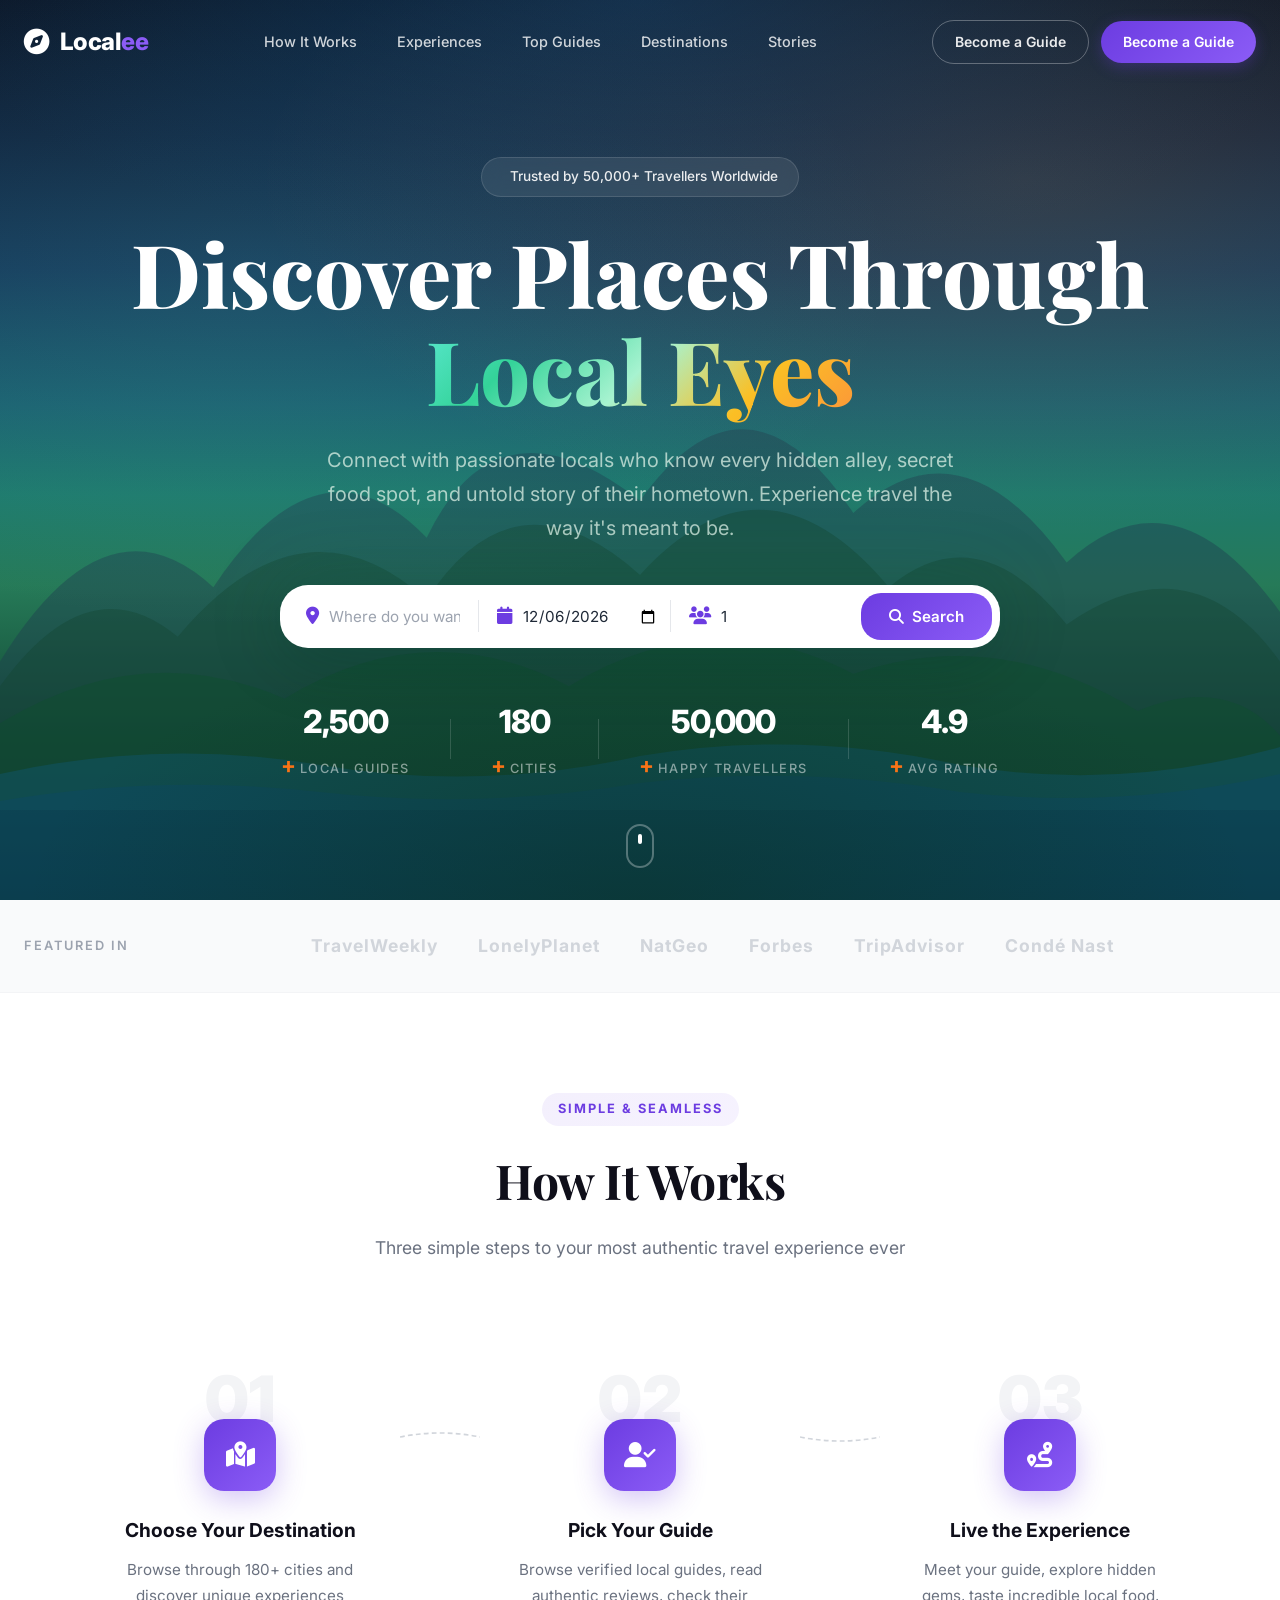
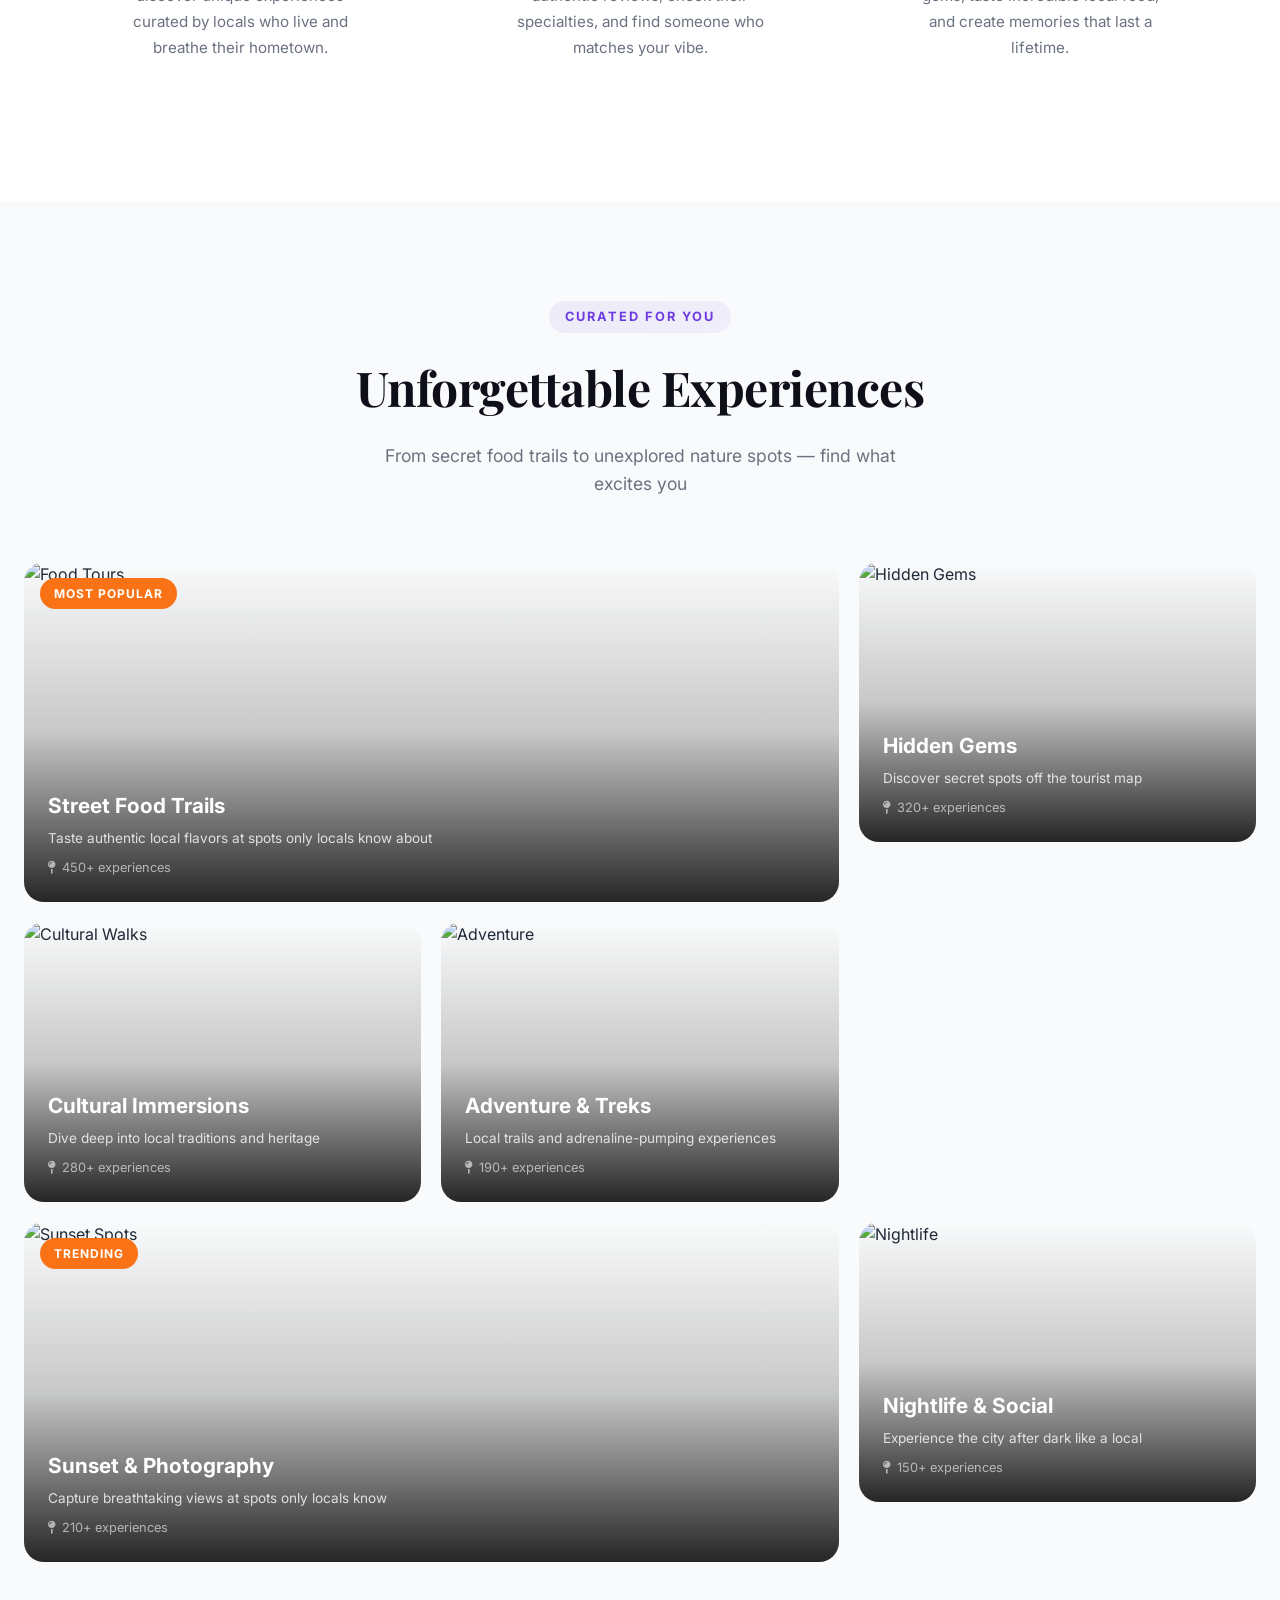
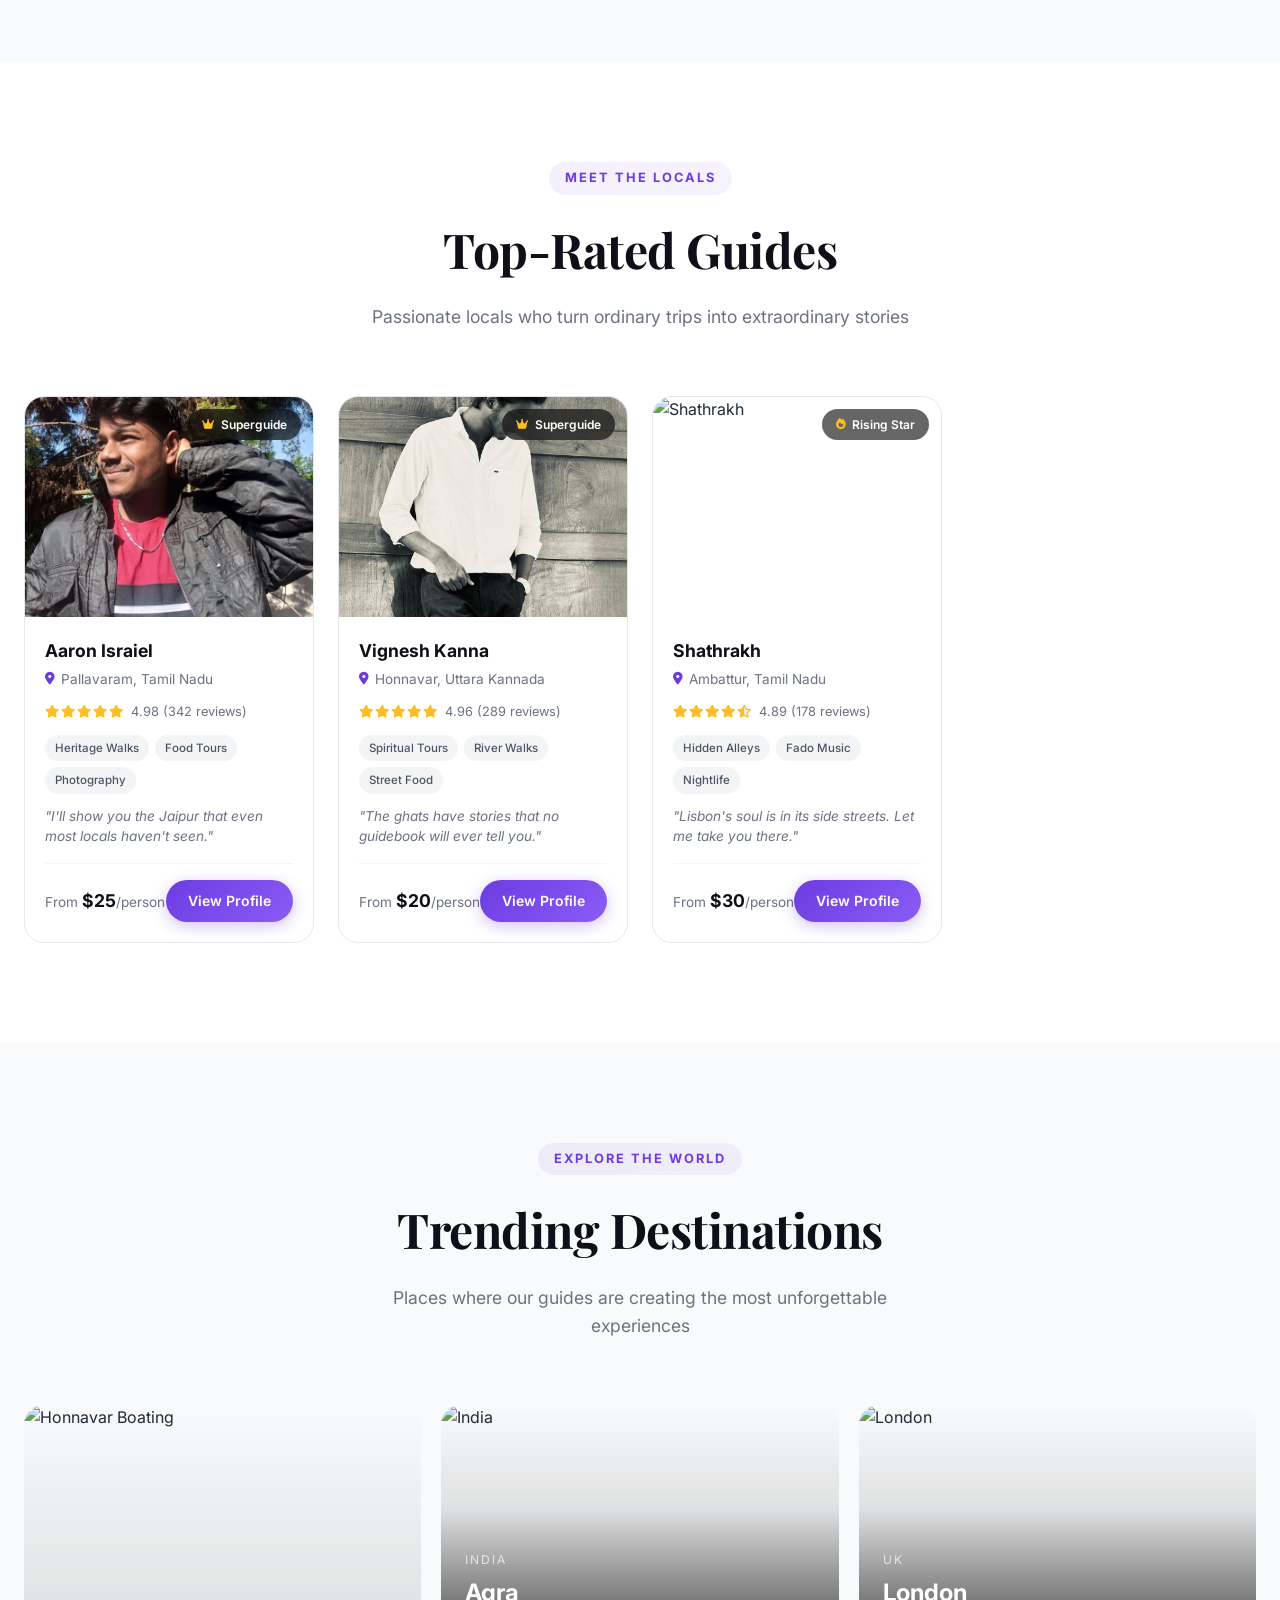
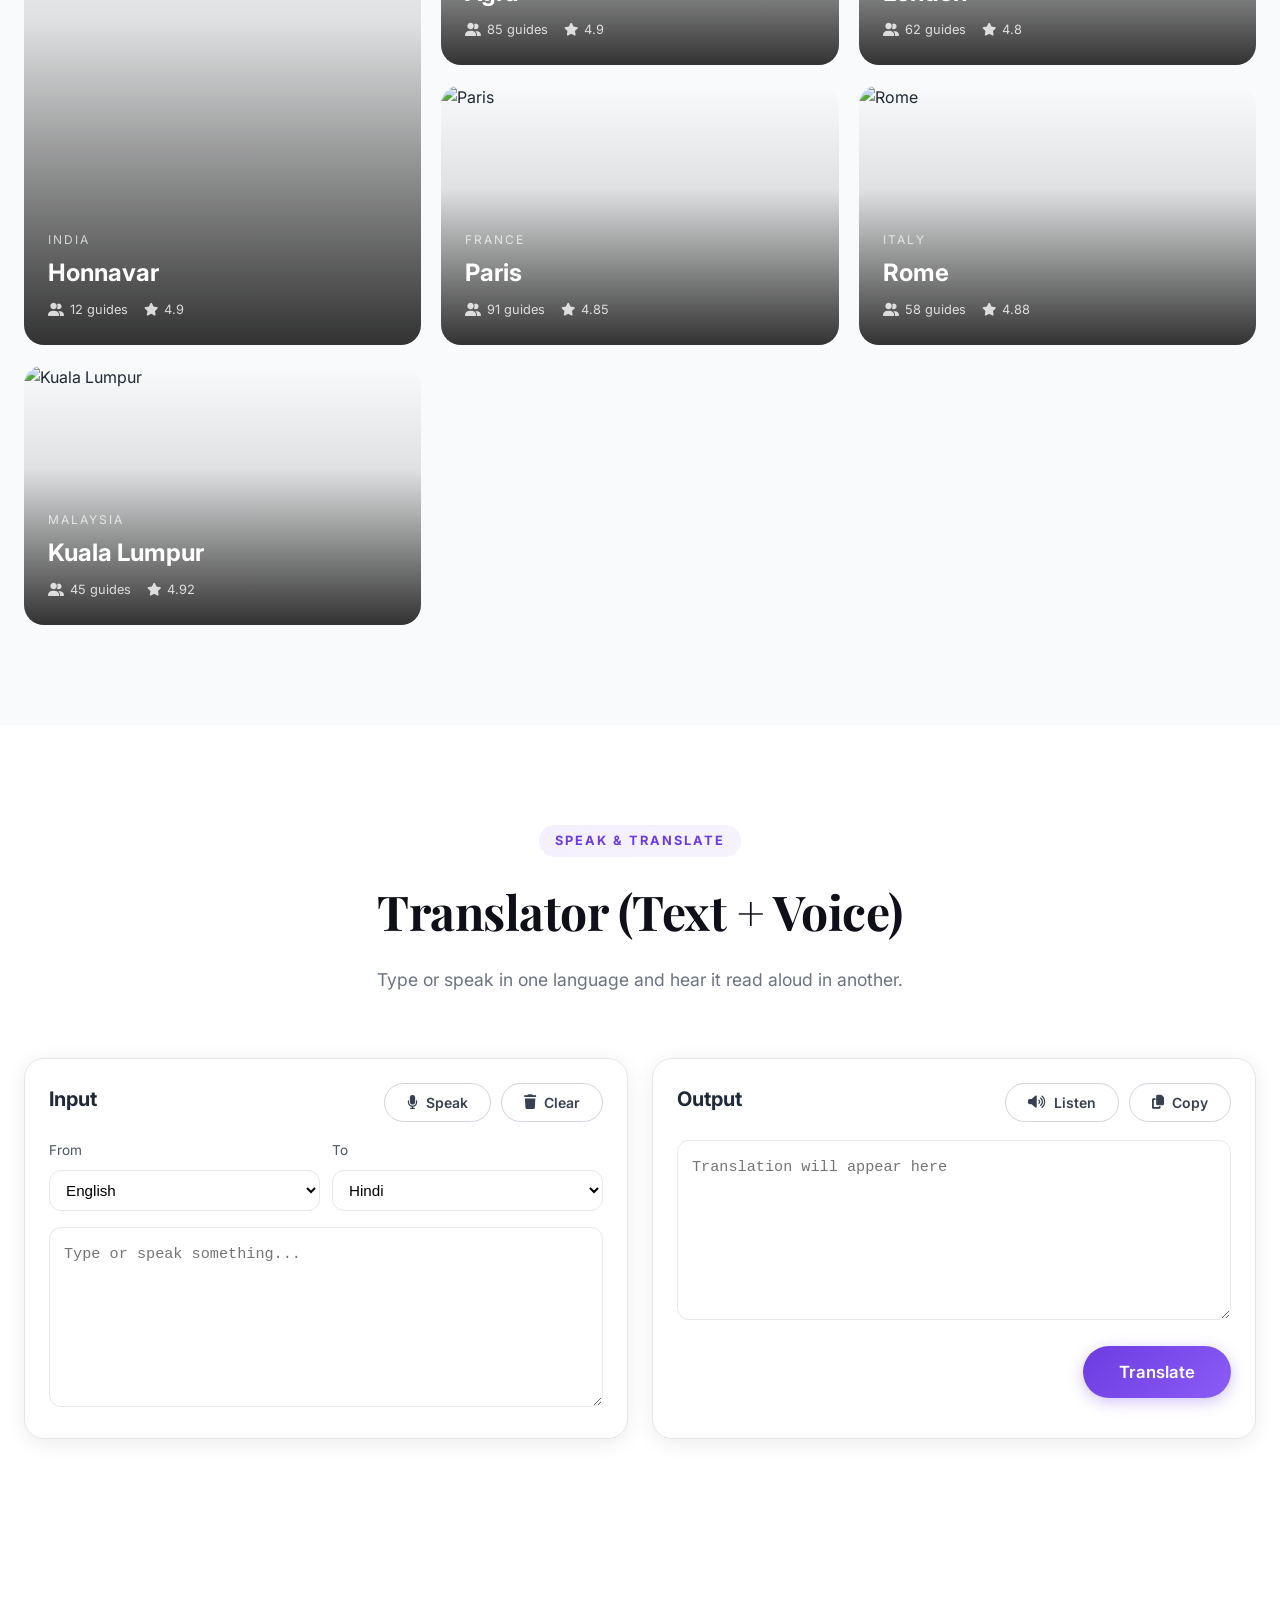
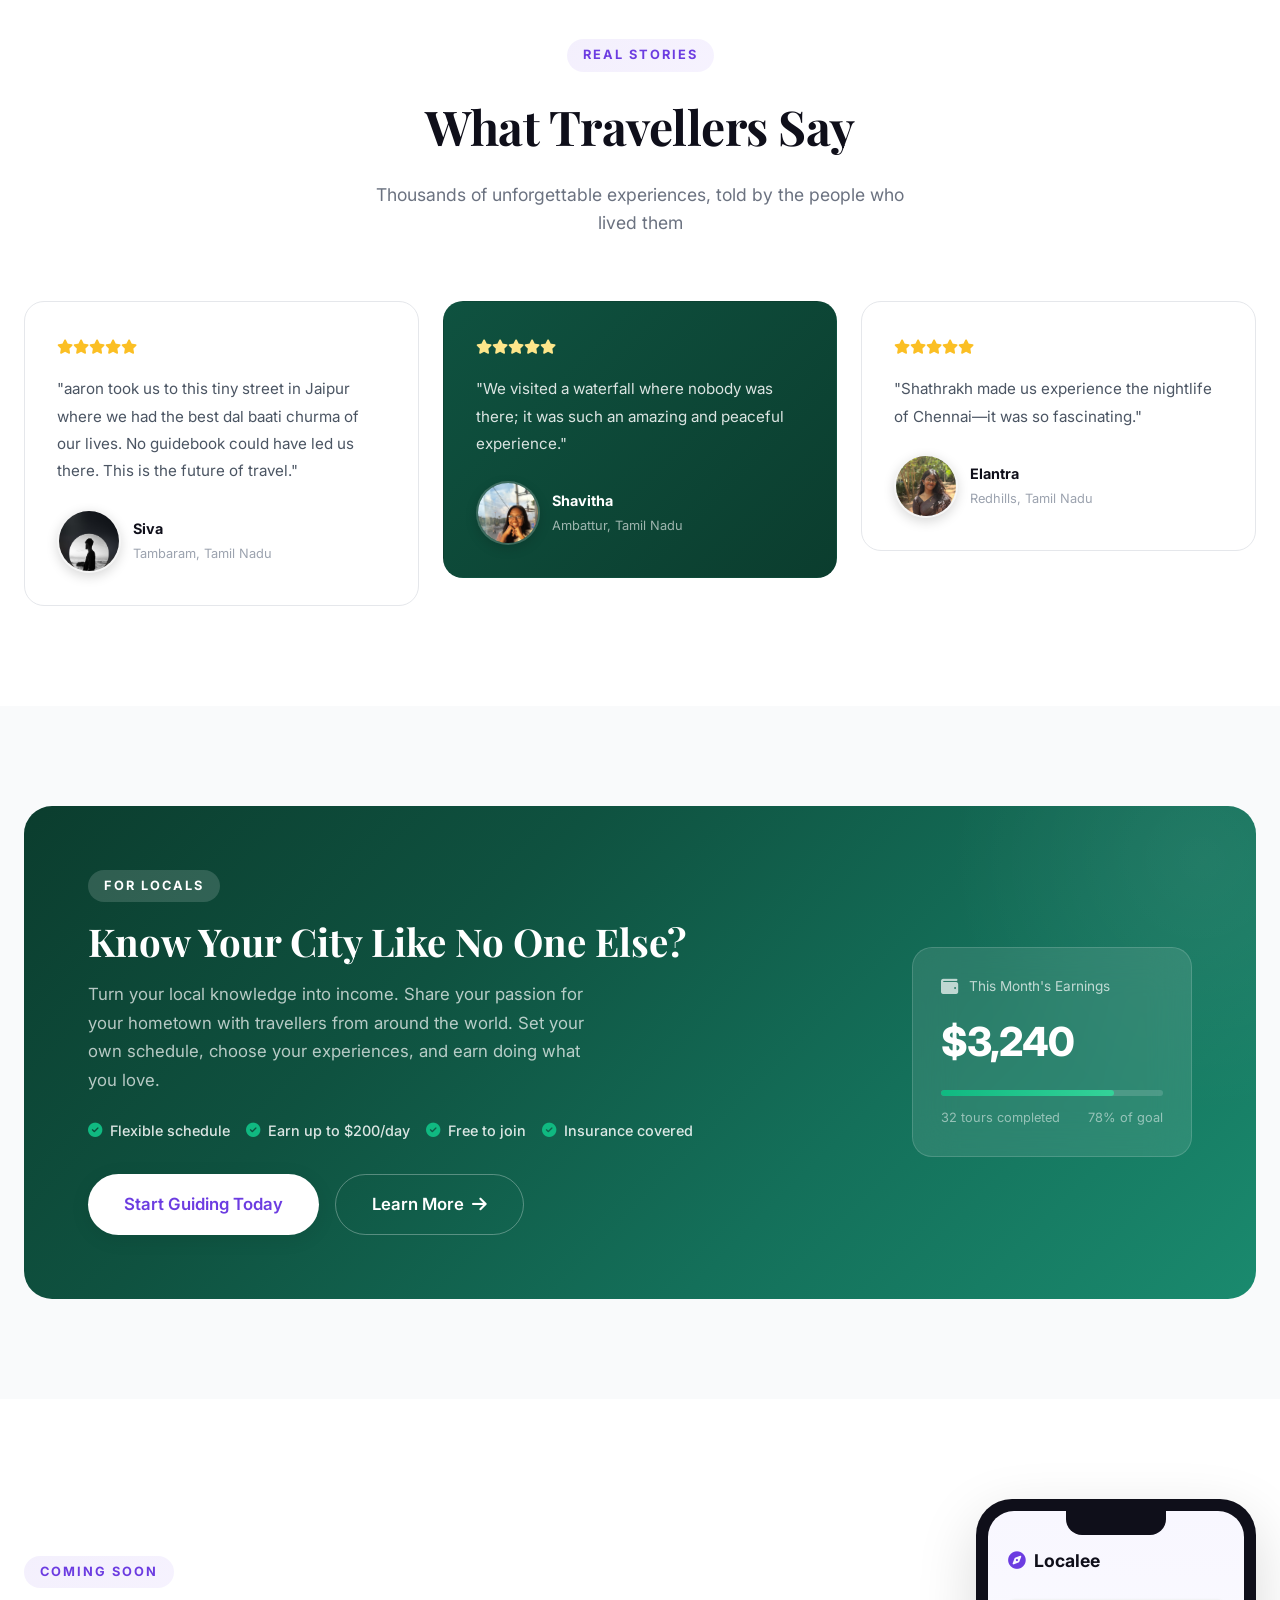
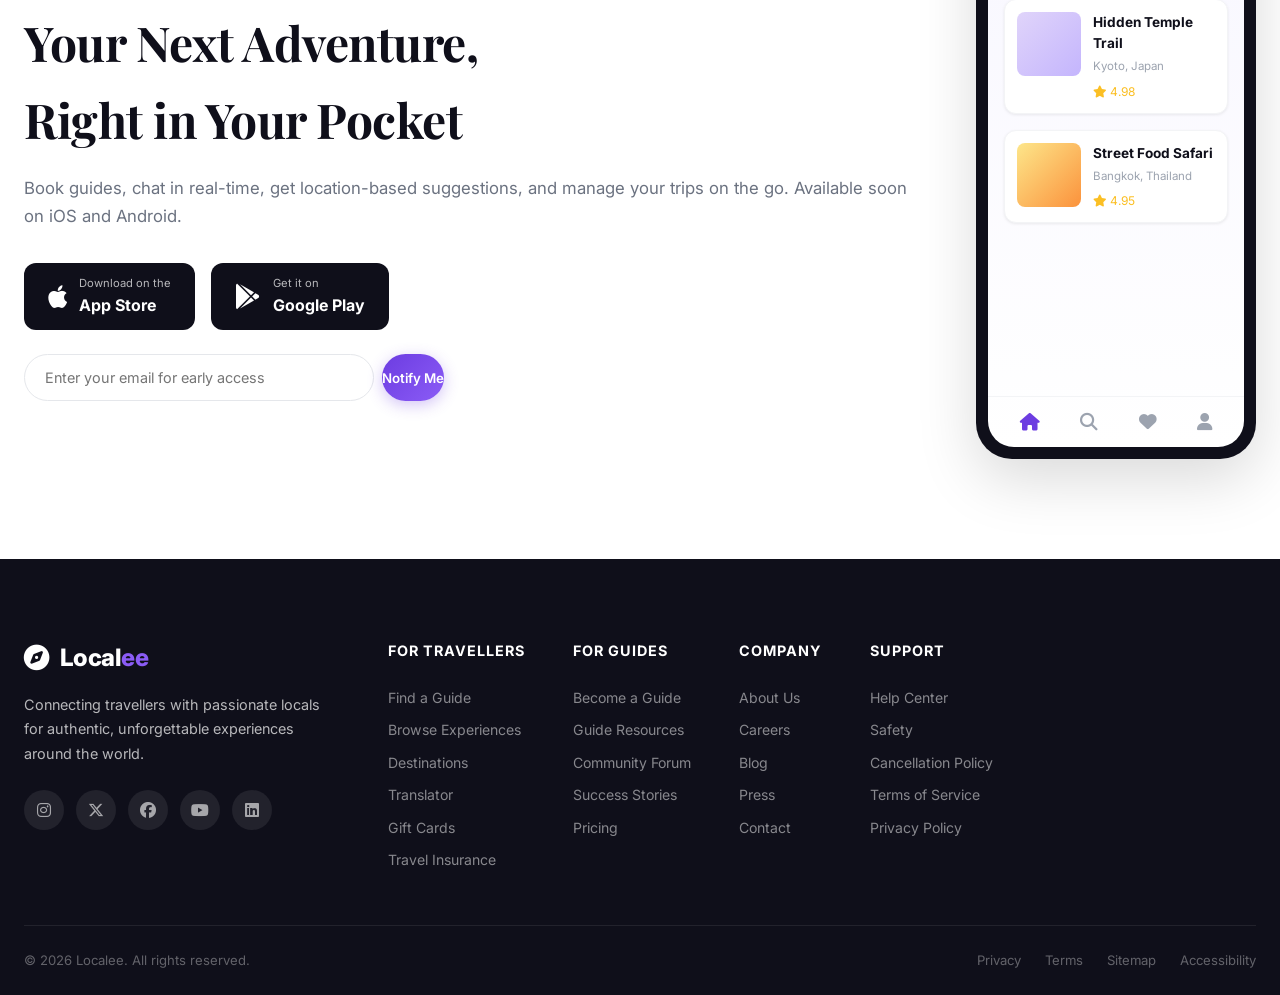
==== commit e0c8bd94: "next" ====
--- a/index.html
+++ b/index.html
@@ -77,19 +77,19 @@
         <div class="search-box">
           <div class="search-field">
             <i class="fas fa-location-dot"></i>
-            <input type="text" placeholder="Where do you want to explore today?">
+            <input id="searchLocation" type="text" placeholder="Where do you want to explore today?">
           </div>
           <div class="search-divider"></div>
           <div class="search-field">
             <i class="fas fa-calendar"></i>
-            <input type="text" placeholder="When?">
+            <input id="searchDate" type="date" placeholder="When?">
           </div>
           <div class="search-divider"></div>
           <div class="search-field">
             <i class="fas fa-users"></i>
-            <input type="text" placeholder="Guests">
-          </div>
-          <button class="search-btn">
+            <input id="searchGuests" type="number" min="1" placeholder="Guests">
+          </div>
+          <button class="search-btn" id="heroSearchBtn">
             <i class="fas fa-search"></i>
             <span>Search</span>
           </button>
@@ -409,6 +409,65 @@
               <span><i class="fas fa-user-group"></i> 45 guides</span>
               <span><i class="fas fa-star"></i> 4.92</span>
             </div>
+          </div>
+        </div>
+      </div>
+    </div>
+  </section>
+
+  <!-- Translator -->
+  <section class="section translator" id="translator">
+    <div class="container">
+      <div class="section-header">
+        <span class="section-tag">Speak & Translate</span>
+        <h2 class="section-title">Translator (Text + Voice)</h2>
+        <p class="section-desc">Type or speak in one language and hear it read aloud in another.</p>
+      </div>
+      <div class="translator-grid">
+        <div class="translator-card" data-aos="fade-up">
+          <div class="translator-header">
+            <h3>Input</h3>
+            <div class="translator-actions">
+              <button class="btn btn-outline btn-sm" id="startSpeech" type="button">
+                <i class="fas fa-microphone"></i>
+                <span>Speak</span>
+              </button>
+              <button class="btn btn-outline btn-sm" id="clearInput" type="button">
+                <i class="fas fa-trash"></i>
+                <span>Clear</span>
+              </button>
+            </div>
+          </div>
+          <div class="translator-controls">
+            <label>
+              From
+              <select id="sourceLang"></select>
+            </label>
+            <label>
+              To
+              <select id="targetLang"></select>
+            </label>
+          </div>
+          <textarea id="sourceText" placeholder="Type or speak something..." rows="6"></textarea>
+        </div>
+
+        <div class="translator-card" data-aos="fade-up" data-aos-delay="100">
+          <div class="translator-header">
+            <h3>Output</h3>
+            <div class="translator-actions">
+              <button class="btn btn-outline btn-sm" id="playOutput" type="button">
+                <i class="fas fa-volume-up"></i>
+                <span>Listen</span>
+              </button>
+              <button class="btn btn-outline btn-sm" id="copyOutput" type="button">
+                <i class="fas fa-copy"></i>
+                <span>Copy</span>
+              </button>
+            </div>
+          </div>
+          <textarea id="targetText" placeholder="Translation will appear here" rows="6" readonly></textarea>
+          <div class="translator-footer">
+            <button class="btn btn-primary btn-lg" id="translateBtn" type="button">Translate</button>
           </div>
         </div>
       </div>
@@ -425,6 +484,10 @@
       <div class="slide-panel__header">
         <h2 id="honnavarSlideTitle">Honnavar</h2>
         <p class="slide-panel__subtitle">Explore the best spots around Honnavar — from coastal escapes to hidden waterfalls.</p>
+        <div class="slide-panel__meta">
+          <span><strong>When:</strong> <span id="tripDate">Any date</span></span>
+          <span><strong>Guests:</strong> <span id="tripGuests">1</span></span>
+        </div>
       </div>
       <div class="slide-panel__sections">
         <section class="slide-panel__section">
@@ -442,19 +505,44 @@
               <img src="murdeswar.jpg" alt="Murudeshwar" loading="lazy">
               <span>Murudeshwar</span>
             </li>
-            <li>Apsarkonda Falls</li>
-            <li>Backwater</li>
-            <li>Mangrove Forest</li>
-            <li>Jog Falls</li>
+            <li>
+              <img src="Falls%202.jpeg" alt="Apsarkonda Falls" loading="lazy">
+              <span>Apsarkonda Falls</span>
+            </li>
+            <li>
+              <img src="Beach%201.jpeg" alt="Backwater" loading="lazy">
+              <span>Backwater</span>
+            </li>
+            <li>
+              <img src="Bridge%201.jpeg" alt="Mangrove Forest" loading="lazy">
+              <span>Mangrove Forest</span>
+            </li>
+            <li>
+              <img src="Falls%203.jpeg" alt="Jog Falls" loading="lazy">
+              <span>Jog Falls</span>
+            </li>
           </ul>
         </section>
         <section class="slide-panel__section">
           <h3>Gem Places</h3>
+          <p class="slide-panel__pick">Pick a Localee to share these hidden gems with.</p>
           <ul class="slide-panel__list">
-            <li>Burude Falls</li>
-            <li>Hosagodu Falls</li>
-            <li>Kannika Falls</li>
-            <li>Murti Falls</li>
+            <li>
+              <img src="Falls%201.jpeg" alt="Burude Falls" loading="lazy">
+              <span>Burude Falls</span>
+            </li>
+            <li>
+              <img src="Falls%204.jpeg" alt="Hosagodu Falls" loading="lazy">
+              <span>Hosagodu Falls</span>
+            </li>
+            <li>
+              <img src="Falls%205.jpeg" alt="Kannika Falls" loading="lazy">
+              <span>Kannika Falls</span>
+            </li>
+            <li>
+              <img src="Falls%206.jpeg" alt="Murti Falls" loading="lazy">
+              <span>Murti Falls</span>
+            </li>
           </ul>
         </section>
       </div>
@@ -653,6 +741,7 @@
             <a href="#">Find a Guide</a>
             <a href="#">Browse Experiences</a>
             <a href="#">Destinations</a>
+            <a href="#translator" id="openTranslator">Translator</a>
             <a href="#">Gift Cards</a>
             <a href="#">Travel Insurance</a>
           </div>
--- a/styles.css
+++ b/styles.css
@@ -833,6 +833,91 @@
   overflow: hidden;
 }
 
+/* ===== TRANSLATOR ===== */
+.translator {
+  background: var(--white);
+}
+
+.translator-grid {
+  display: grid;
+  grid-template-columns: repeat(2, 1fr);
+  gap: 24px;
+  margin-top: 32px;
+}
+
+.translator-card {
+  background: var(--white);
+  border: 1px solid var(--gray-200);
+  border-radius: var(--radius-lg);
+  padding: 24px;
+  box-shadow: var(--shadow);
+}
+
+.translator-header {
+  display: flex;
+  align-items: flex-start;
+  justify-content: space-between;
+  gap: 16px;
+  margin-bottom: 18px;
+}
+
+.translator-header h3 {
+  margin: 0;
+  font-size: 1.25rem;
+}
+
+.translator-actions {
+  display: flex;
+  gap: 10px;
+}
+
+.translator-controls {
+  display: grid;
+  grid-template-columns: repeat(2, 1fr);
+  gap: 12px;
+  margin-bottom: 16px;
+}
+
+.translator-controls label {
+  display: block;
+  font-size: 0.85rem;
+  color: var(--gray-600);
+}
+
+.translator-controls select {
+  width: 100%;
+  padding: 10px 12px;
+  border: 1px solid var(--gray-200);
+  border-radius: var(--radius);
+  background: var(--white);
+  font-size: 0.95rem;
+  margin-top: 8px;
+}
+
+.translator-card textarea {
+  width: 100%;
+  resize: vertical;
+  border: 1px solid var(--gray-200);
+  border-radius: var(--radius);
+  padding: 14px;
+  font-size: 0.95rem;
+  line-height: 1.6;
+  color: var(--gray-800);
+  min-height: 180px;
+}
+
+.translator-footer {
+  margin-top: 18px;
+  display: flex;
+  justify-content: flex-end;
+}
+
+@media (max-width: 900px) {
+  .translator-grid {
+    grid-template-columns: 1fr;
+  }
+}
+
 .slide-panel.open {
   display: flex;
 }
@@ -895,9 +980,34 @@
 }
 
 .slide-panel__subtitle {
-  margin-bottom: 24px;
+  margin-bottom: 12px;
   color: var(--gray-600);
   line-height: 1.6;
+}
+
+.slide-panel__meta {
+  display: flex;
+  flex-wrap: wrap;
+  gap: 18px;
+  margin-bottom: 22px;
+  font-size: 0.95rem;
+  color: var(--gray-700);
+}
+
+.slide-panel__meta span {
+  display: inline-flex;
+  align-items: center;
+  gap: 6px;
+}
+
+.slide-panel__meta strong {
+  color: var(--dark);
+}
+
+.slide-panel__pick {
+  margin: 0 0 12px;
+  font-weight: 600;
+  color: var(--gray-600);
 }
 
 .slide-panel__sections {
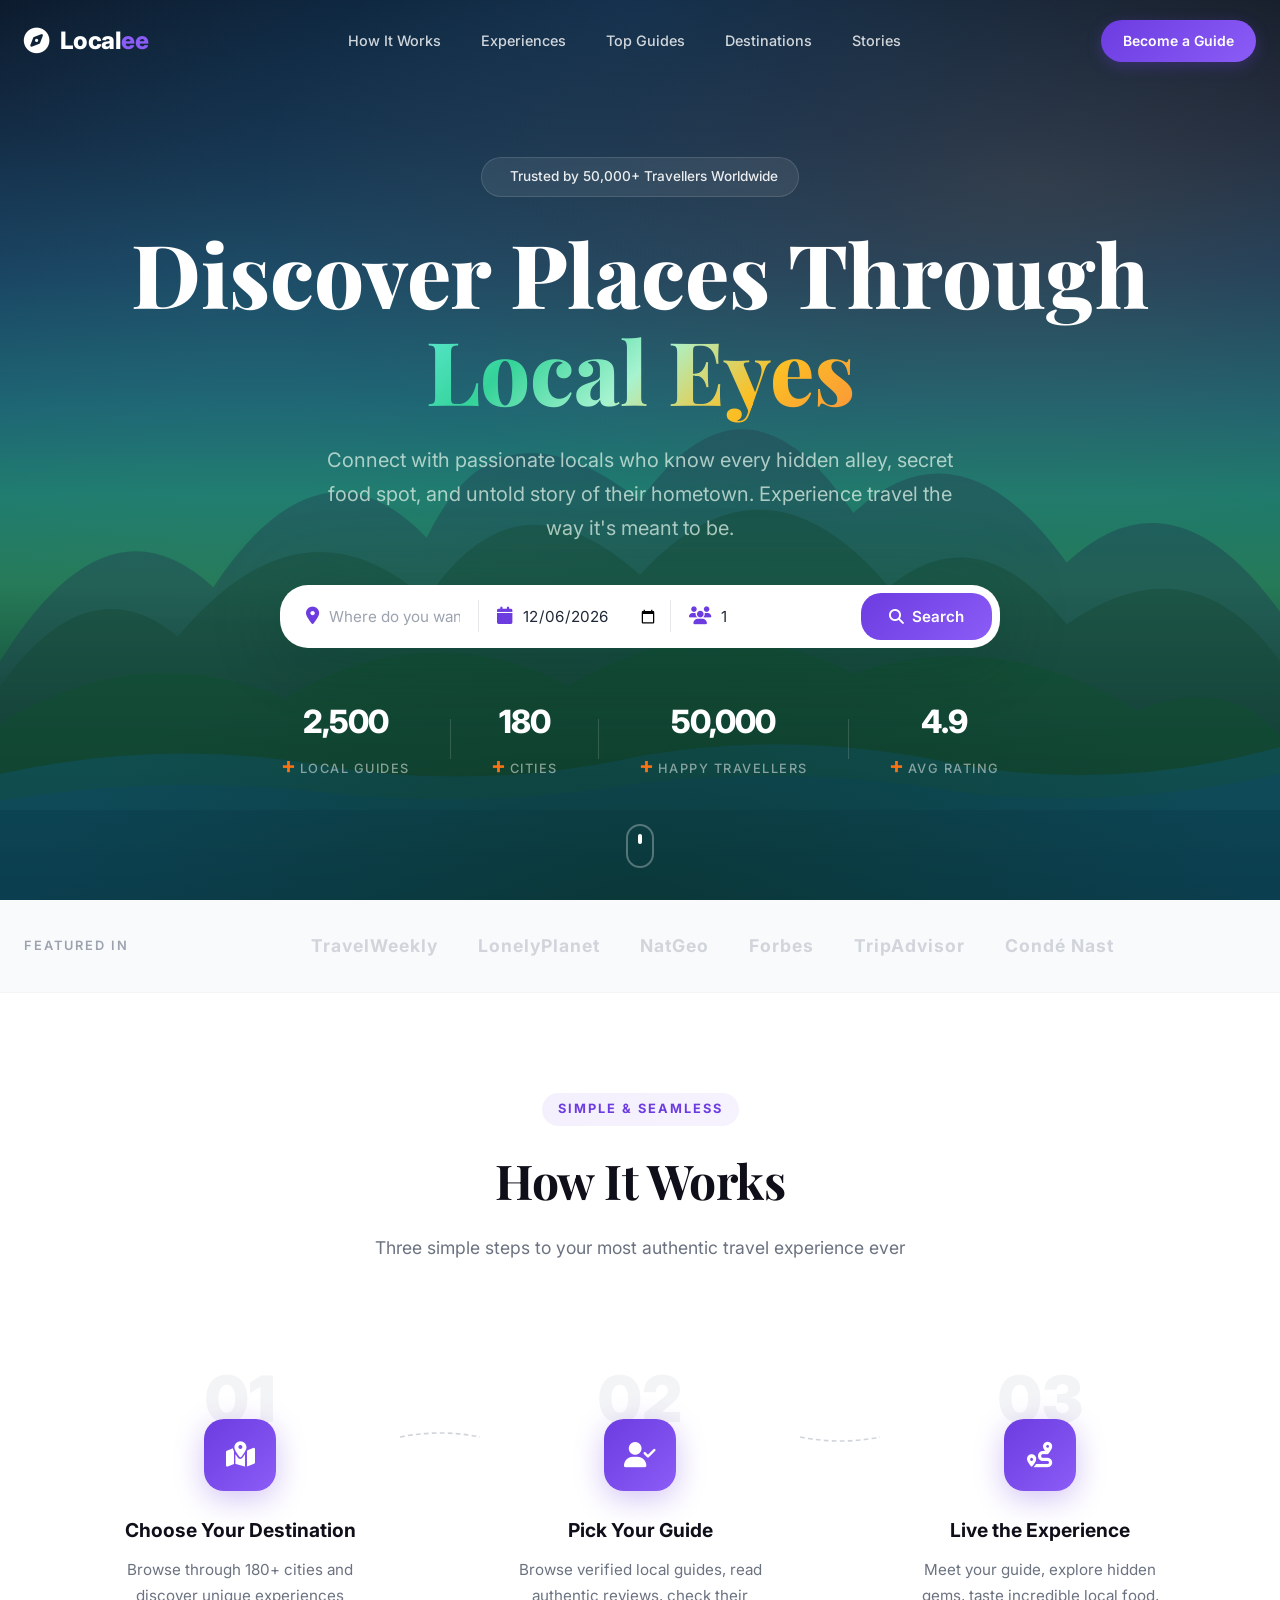
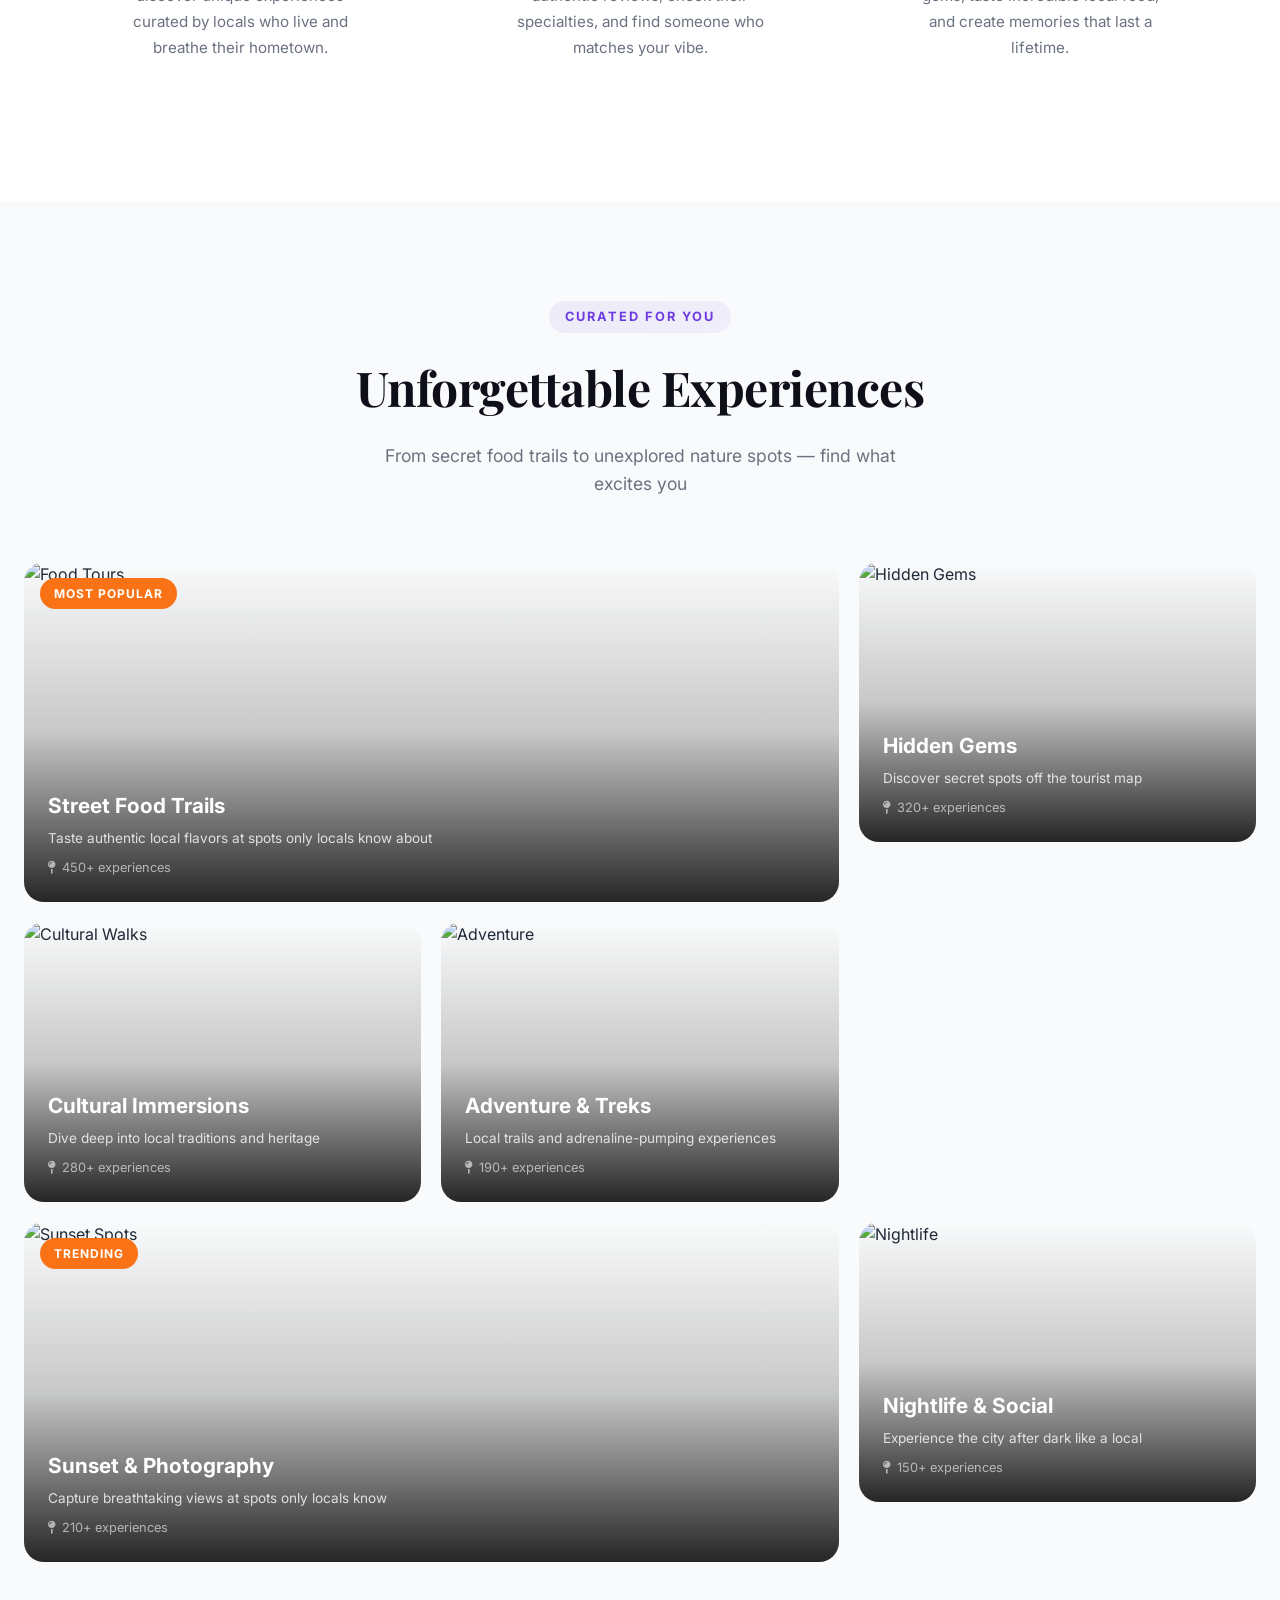
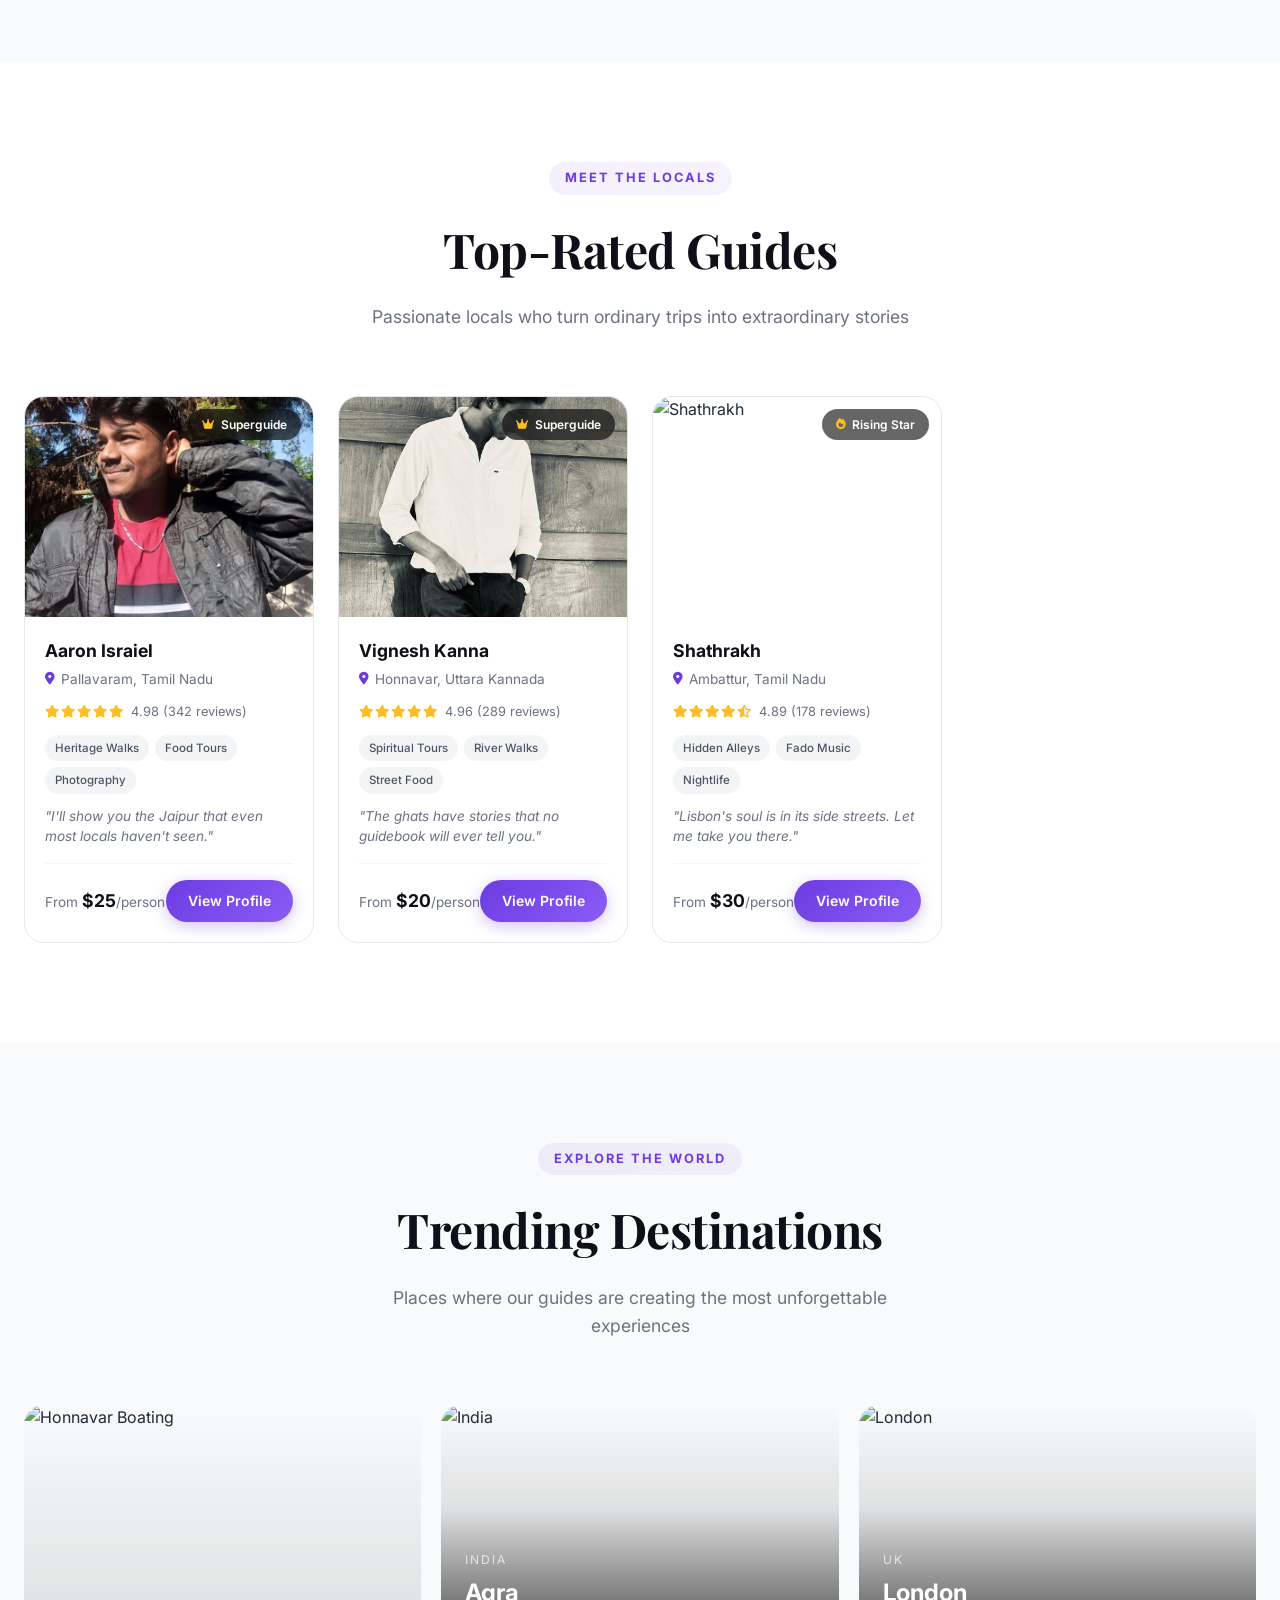
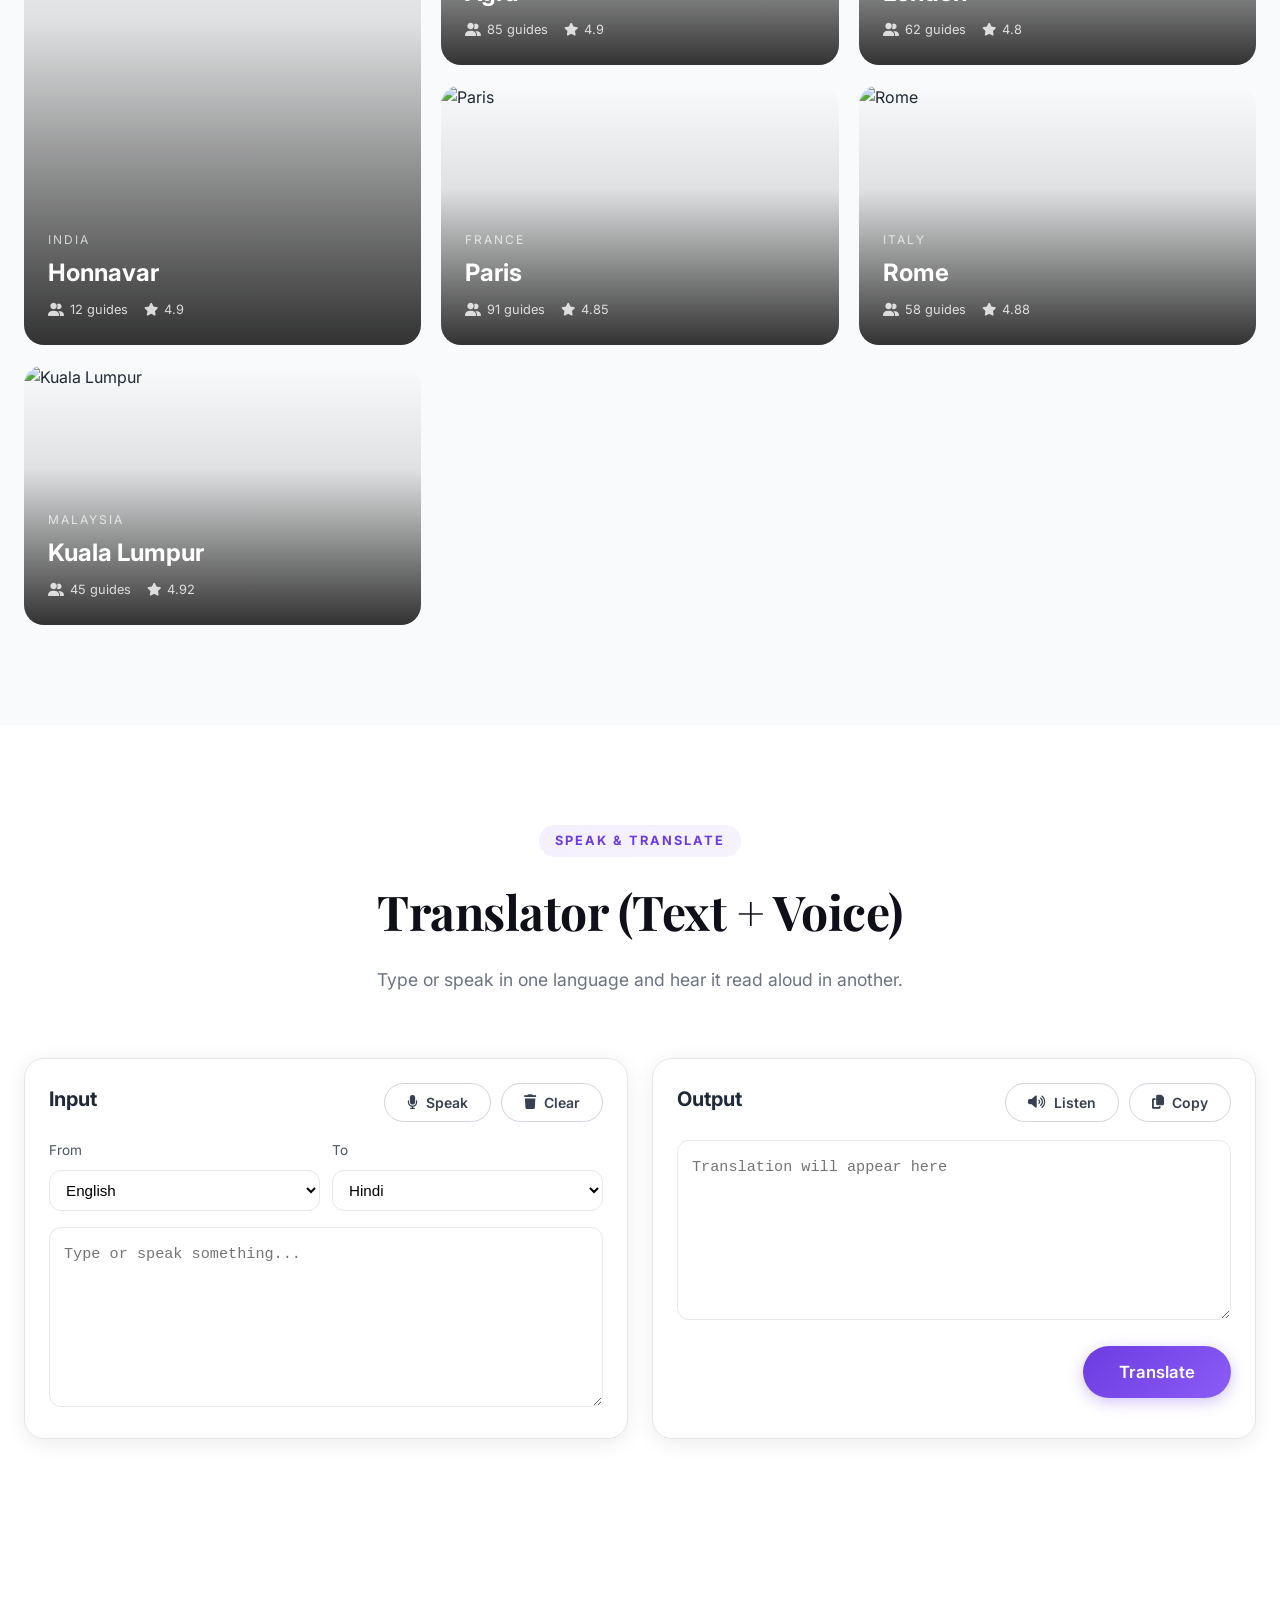
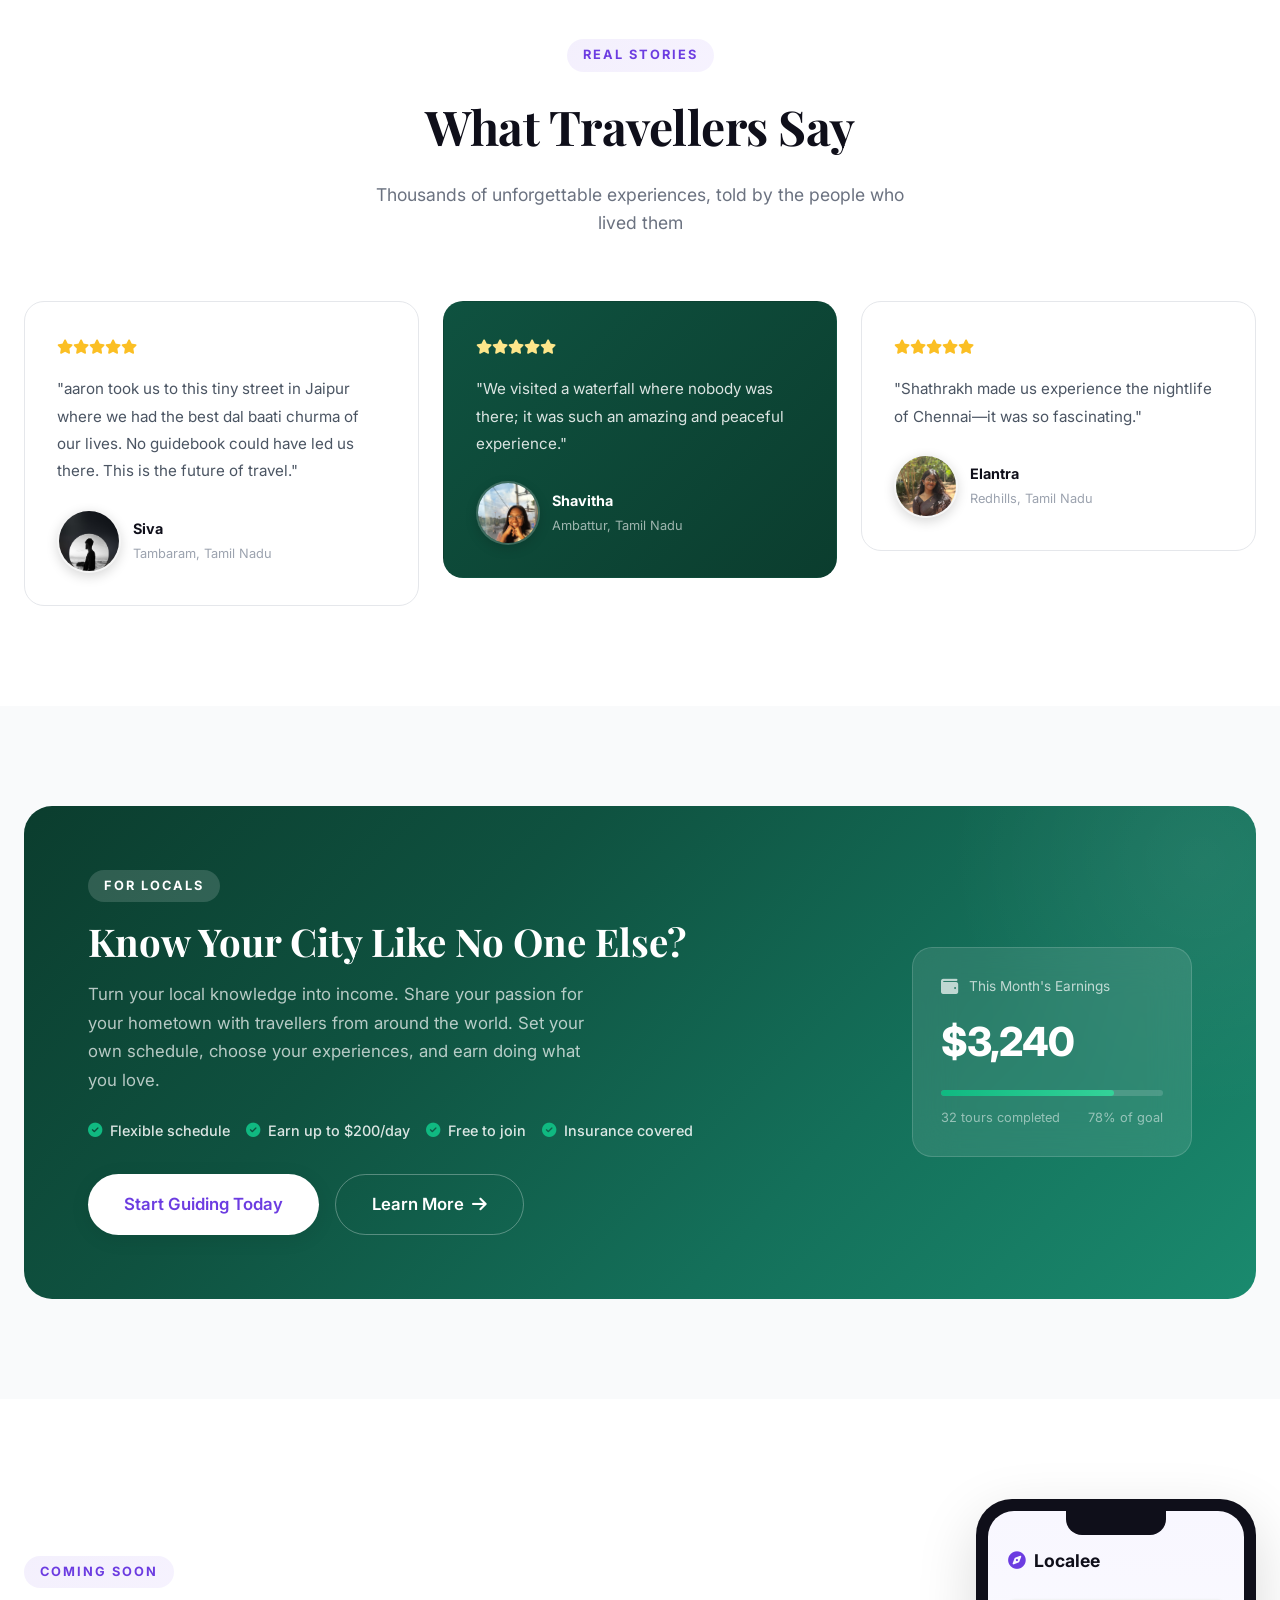
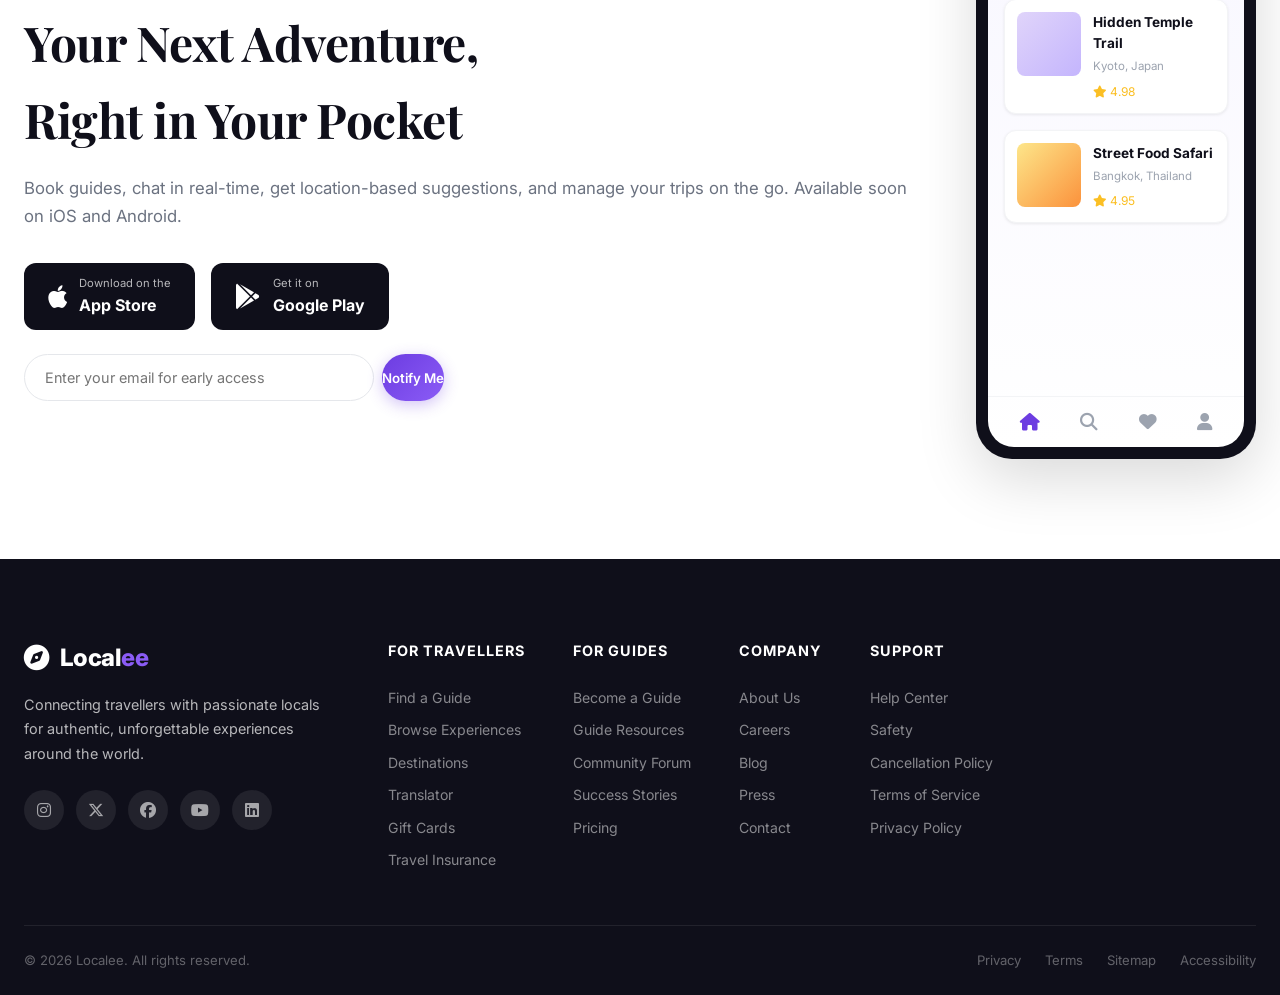
==== commit e6e86083: "bug" ====
--- a/index.html
+++ b/index.html
@@ -28,7 +28,6 @@
         <li><a href="#testimonials">Stories</a></li>
       </ul>
       <div class="nav-actions">
-        <a href="become-guide.html" class="btn btn-outline btn-sm">Become a Guide</a>
         <a href="become-guide.html" class="btn btn-primary btn-sm">Become a Guide</a>
         <button class="mobile-toggle" id="mobileToggle" aria-label="Toggle menu">
           <span></span><span></span><span></span>
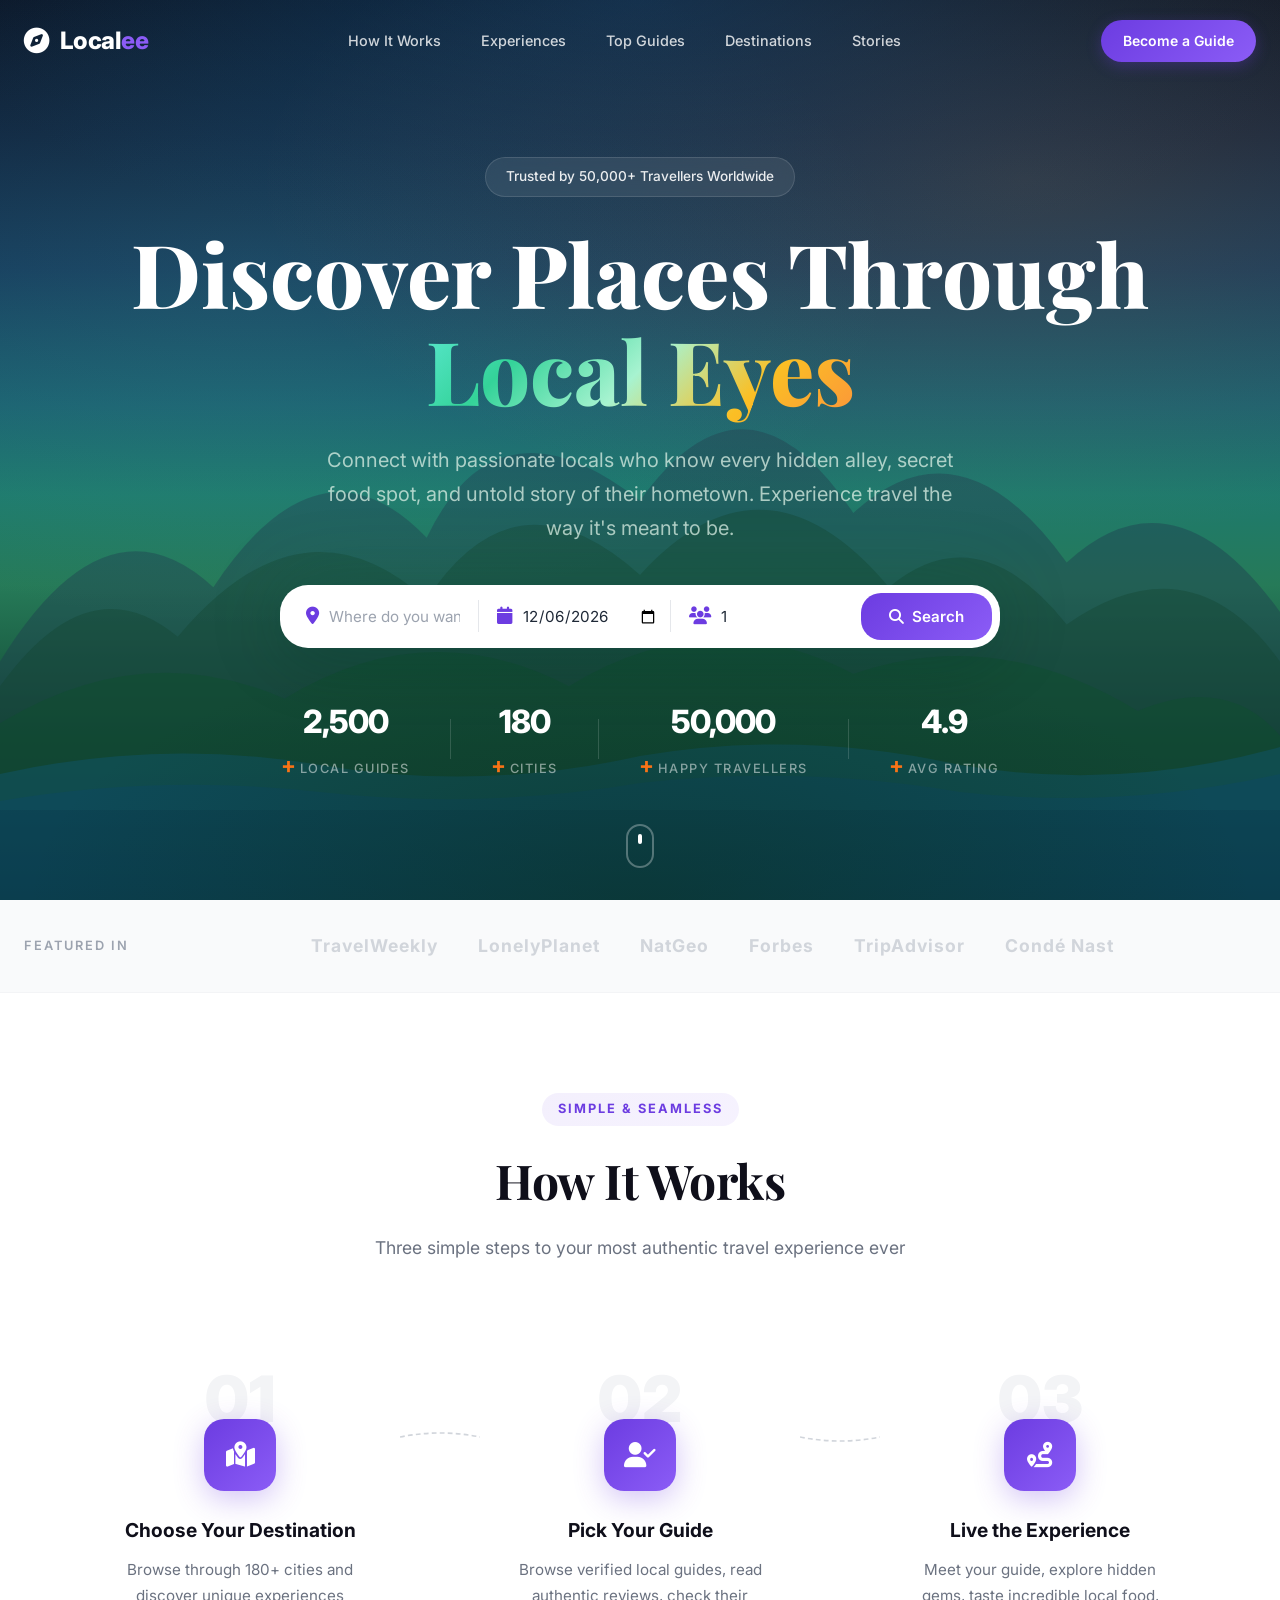
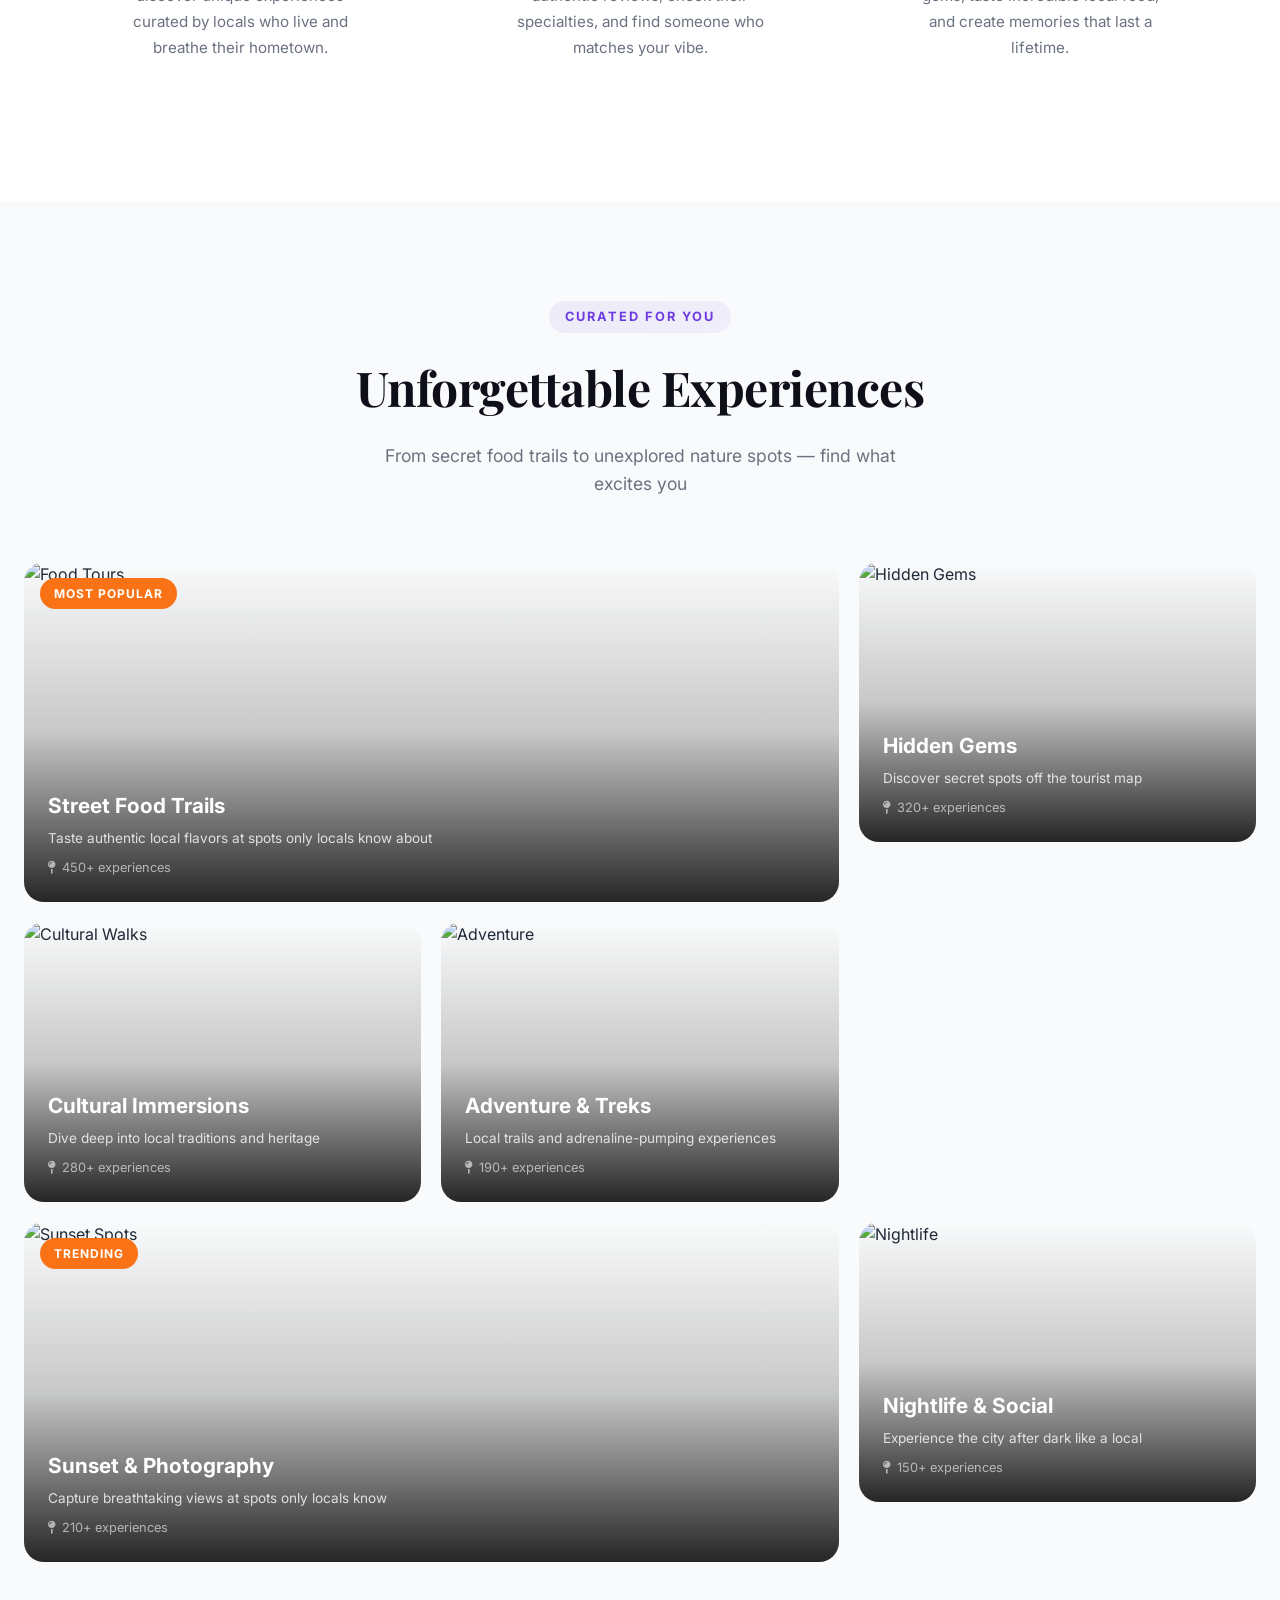
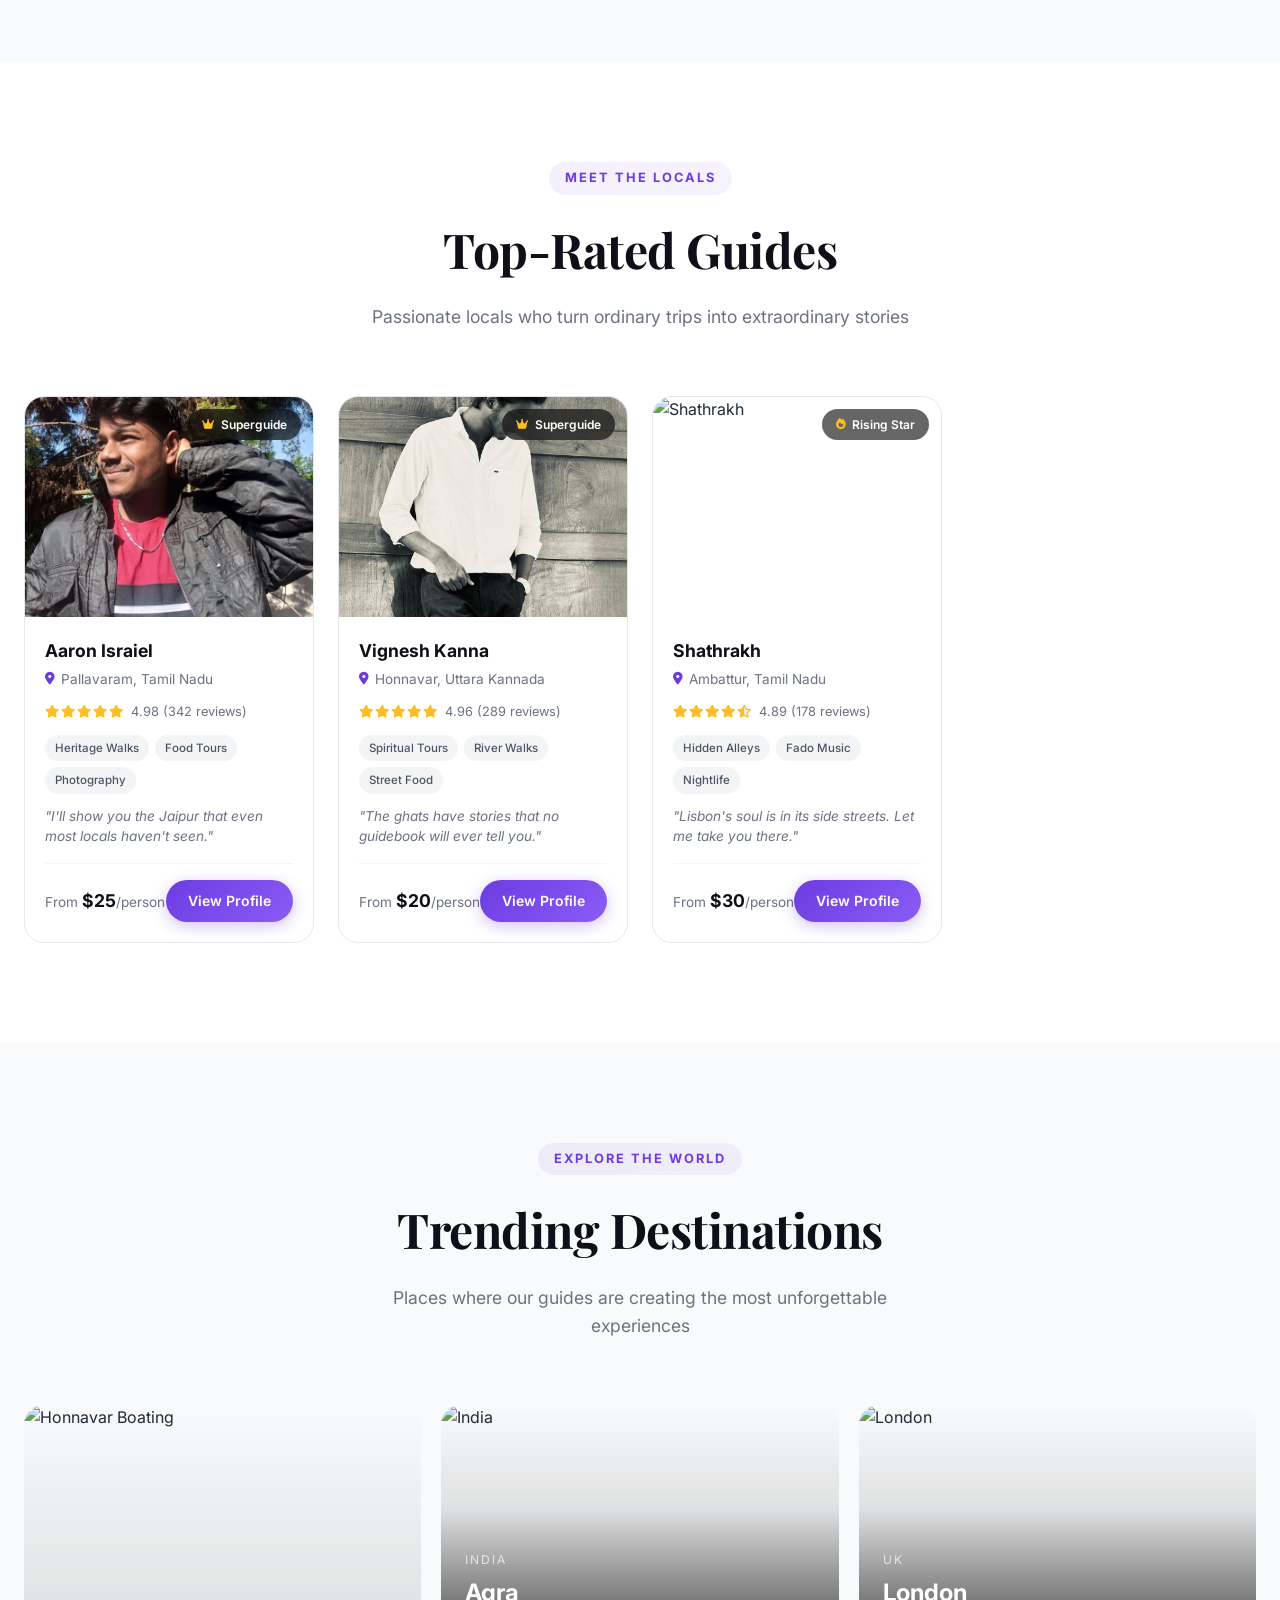
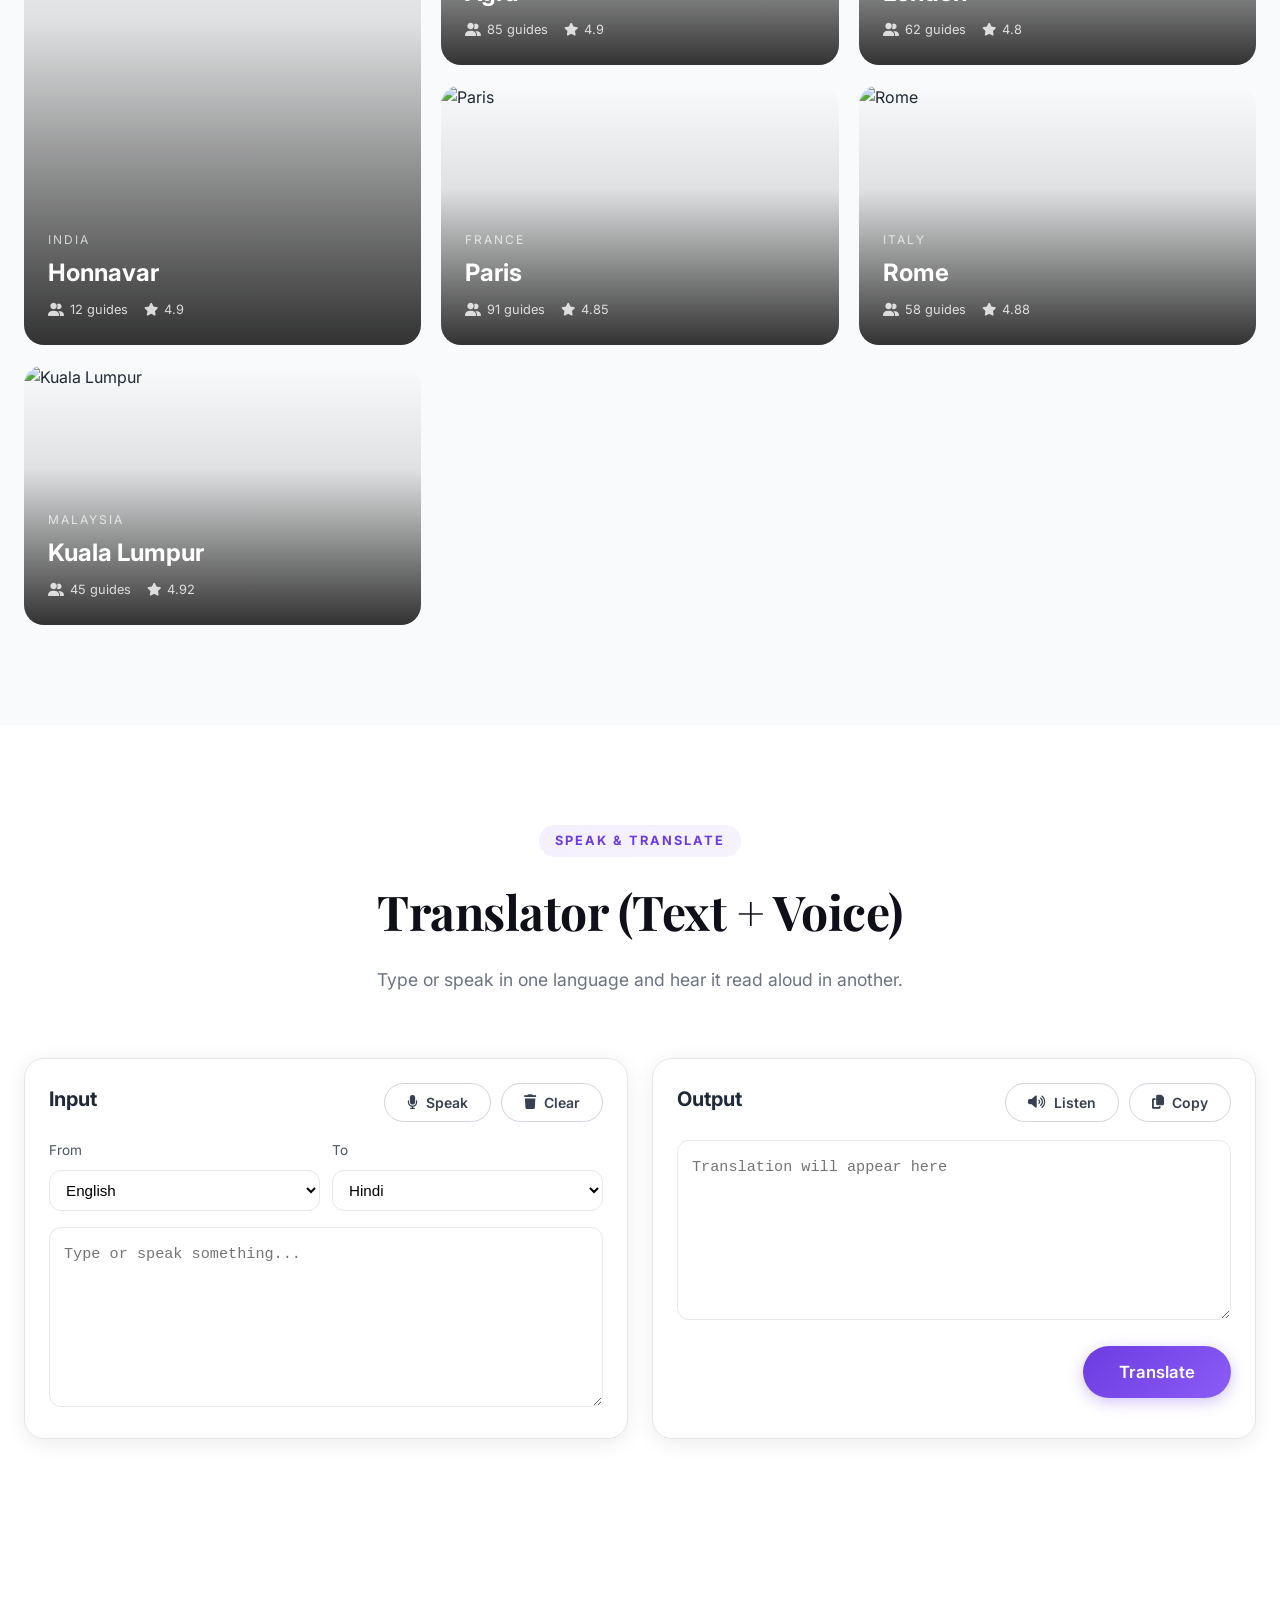
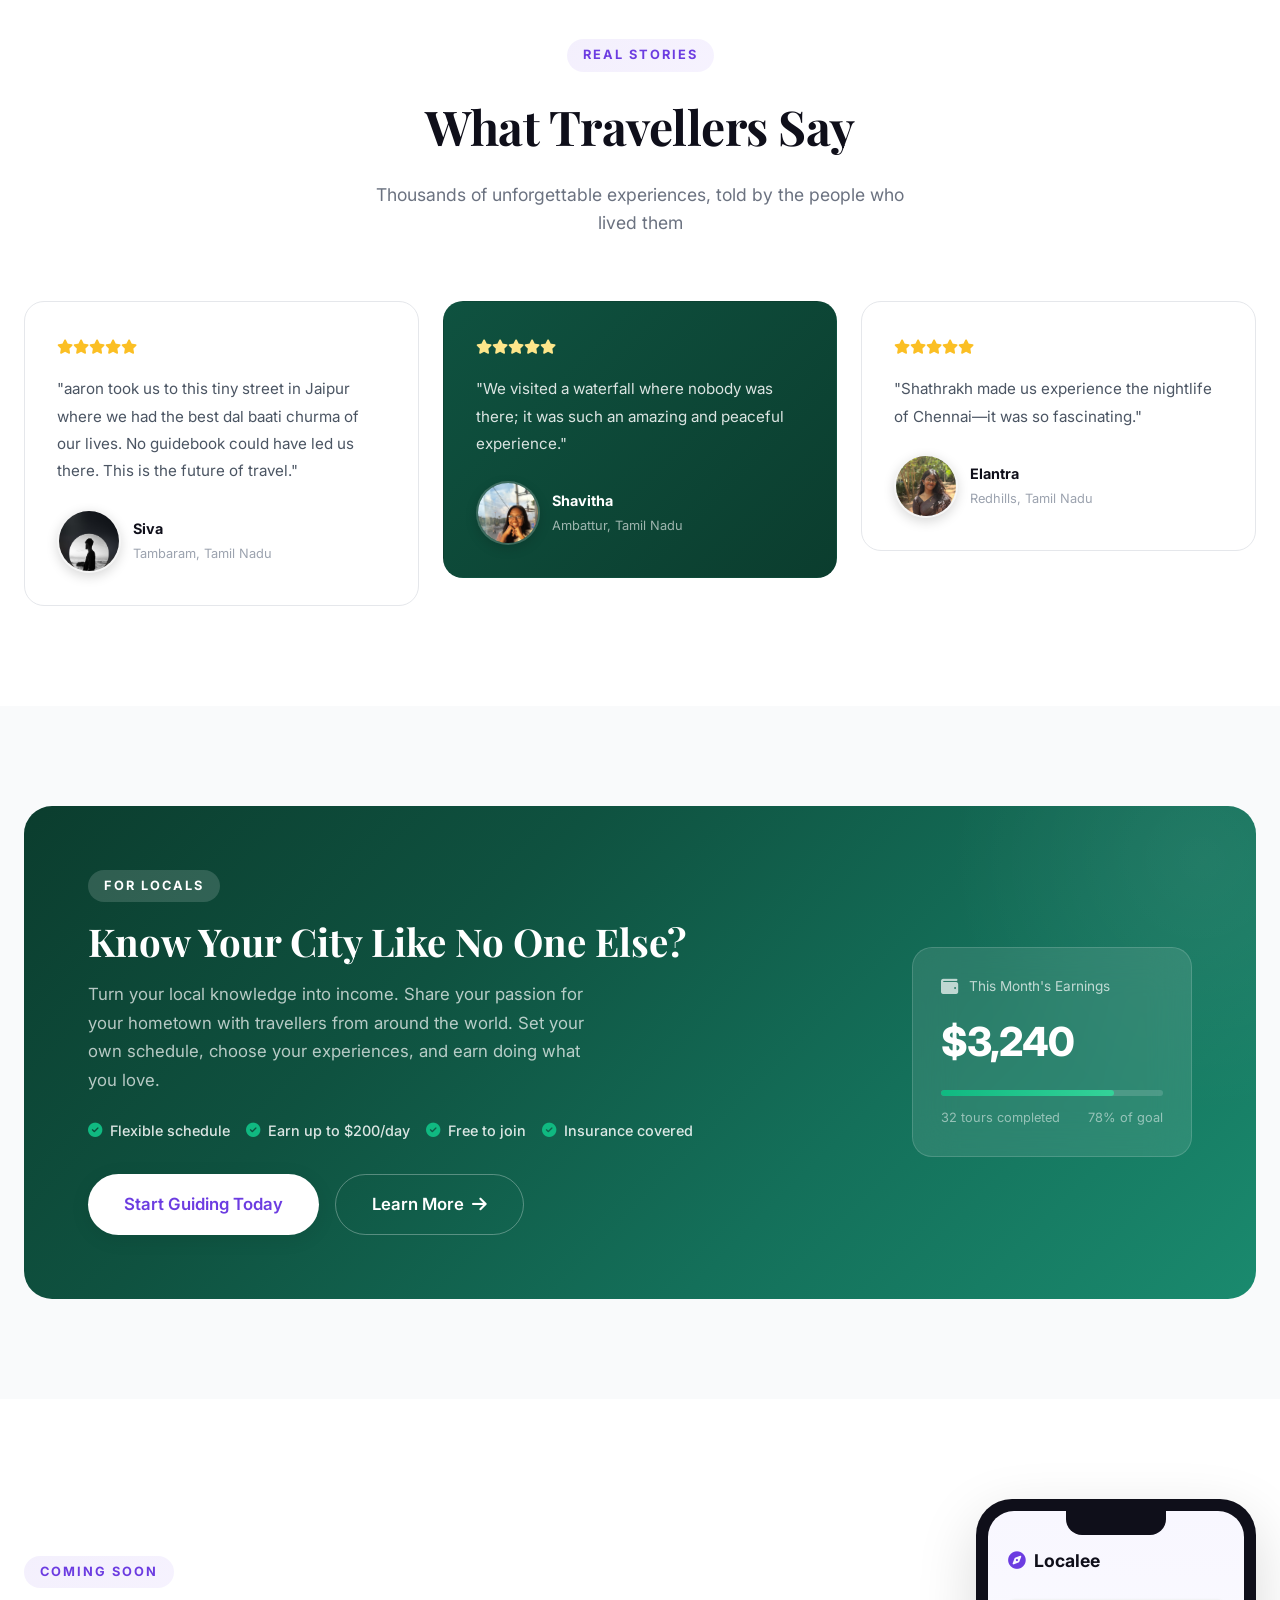
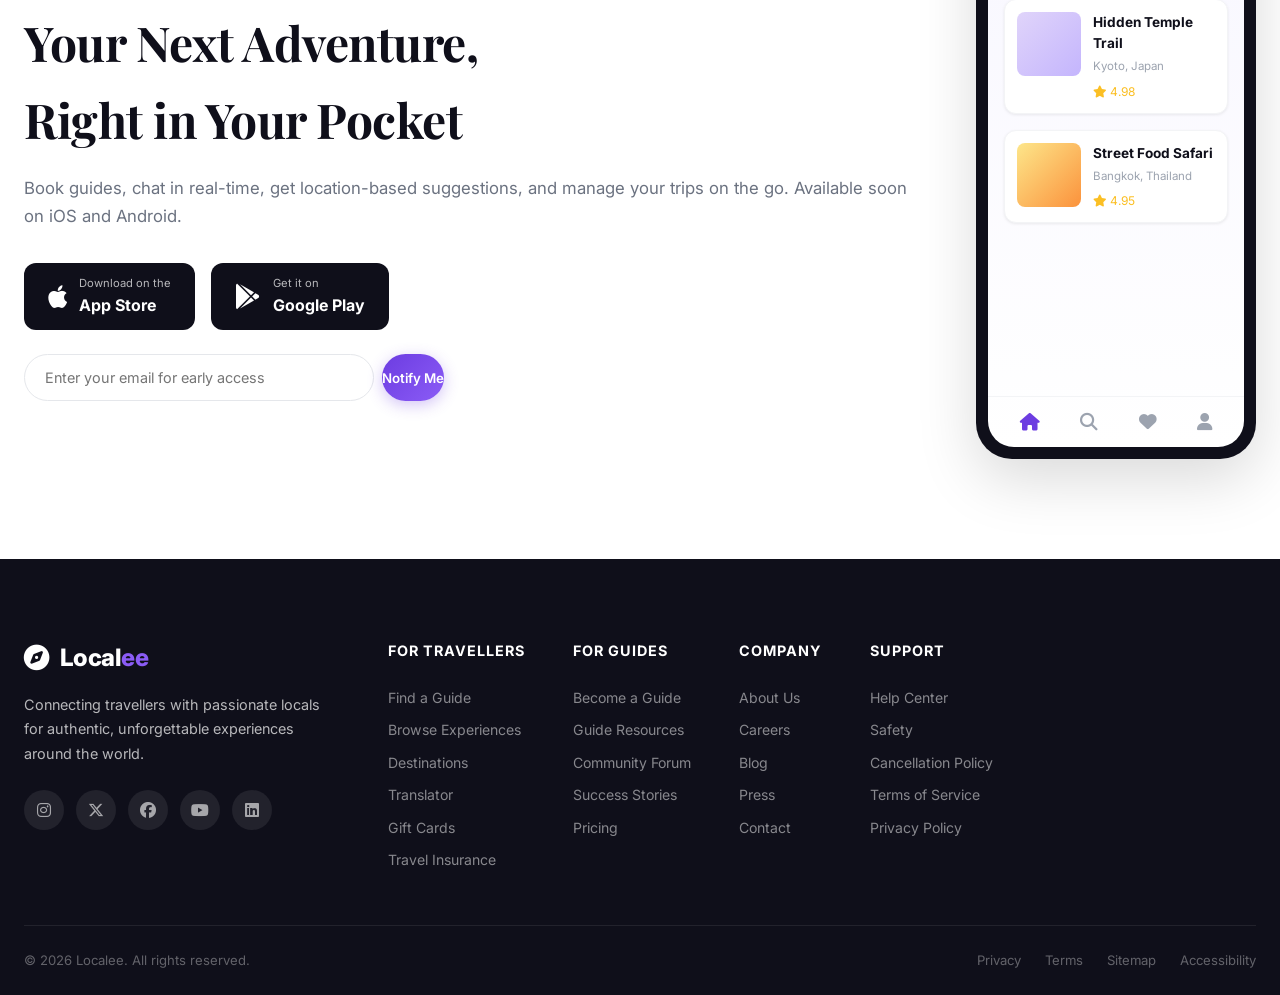
==== commit 84a17de8: "star" ====
--- a/index.html
+++ b/index.html
@@ -61,7 +61,6 @@
     </div>
     <div class="container hero-content">
       <div class="hero-badge">
-        <i class="fas fa-sparkles"></i>
         <span>Trusted by 50,000+ Travellers Worldwide</span>
       </div>
       <h1 class="hero-title">
@@ -96,22 +95,22 @@
       </div>
       <div class="hero-stats">
         <div class="stat">
-          <span class="stat-number" data-count="2500">0</span><span class="stat-plus">+</span>
+          <span class="stat-number" data-count="2500">2,500</span><span class="stat-plus">+</span>
           <span class="stat-label">Local Guides</span>
         </div>
         <div class="stat-divider"></div>
         <div class="stat">
-          <span class="stat-number" data-count="180">0</span><span class="stat-plus">+</span>
+          <span class="stat-number" data-count="180">180</span><span class="stat-plus">+</span>
           <span class="stat-label">Cities</span>
         </div>
         <div class="stat-divider"></div>
         <div class="stat">
-          <span class="stat-number" data-count="50000">0</span><span class="stat-plus">+</span>
+          <span class="stat-number" data-count="50000">50,000</span><span class="stat-plus">+</span>
           <span class="stat-label">Happy Travellers</span>
         </div>
         <div class="stat-divider"></div>
         <div class="stat">
-          <span class="stat-number" data-count="4.9">0</span><span class="stat-plus">+</span>
+          <span class="stat-number" data-count="4.9">4.9</span><span class="stat-plus">+</span>
           <span class="stat-label">Avg Rating</span>
         </div>
       </div>
@@ -525,6 +524,7 @@
         <section class="slide-panel__section">
           <h3>Gem Places</h3>
           <p class="slide-panel__pick">Pick a Localee to share these hidden gems with.</p>
+          <button class="btn btn-primary btn-sm" id="openLocaleeBtn" type="button">Pick a Localee</button>
           <ul class="slide-panel__list">
             <li>
               <img src="Falls%201.jpeg" alt="Burude Falls" loading="lazy">
@@ -543,6 +543,55 @@
               <span>Murti Falls</span>
             </li>
           </ul>
+        </section>
+      </div>
+    </div>
+  </div>
+
+  <!-- Guide Profile Slide -->
+  <div class="slide-panel" id="guideSlide" aria-hidden="true">
+    <div class="slide-panel__backdrop" id="guideBackdrop" tabindex="-1"></div>
+    <div class="slide-panel__content" role="dialog" aria-modal="true" aria-labelledby="guideSlideTitle">
+      <button class="slide-panel__close" id="guideClose" aria-label="Close guide profile">
+        <i class="fas fa-times"></i>
+      </button>
+      <div class="slide-panel__header">
+        <h2 id="guideSlideTitle">Vignesh Kanna</h2>
+        <p class="slide-panel__subtitle">Your local guide for Honnavar — top-rated, friendly, and full of local stories.</p>
+      </div>
+      <div class="slide-panel__sections">
+        <section class="slide-panel__section guide-profile">
+          <div class="guide-profile__media">
+            <img src="guid-Vignesh Kanna.jpeg" alt="Vignesh Kanna" loading="lazy">
+          </div>
+          <div class="guide-profile__details">
+            <div class="guide-profile__stats">
+              <div>
+                <strong>Languages</strong>
+                <span>Kannada, English, Hindi</span>
+              </div>
+              <div>
+                <strong>Experience</strong>
+                <span>8 years guiding</span>
+              </div>
+              <div>
+                <strong>Price</strong>
+                <span>$20 / person</span>
+              </div>
+              <div>
+                <strong>Rating</strong>
+                <div class="guide-rating">
+                  <div class="stars"><i class="fas fa-star"></i><i class="fas fa-star"></i><i class="fas fa-star"></i><i class="fas fa-star"></i><i class="fas fa-star"></i></div>
+                  <span>4.96 (289 reviews)</span>
+                </div>
+              </div>
+            </div>
+            <p class="guide-profile__bio">Vignesh knows every hidden beach, temple, and hill trail around Honnavar. He’s passionate about sharing local culture, food, and stories with travelers who want an authentic experience.</p>
+            <div class="guide-profile__actions">
+              <a href="#" class="btn btn-primary btn-lg">Book a Tour</a>
+              <button class="btn btn-outline btn-lg" id="guideBackBtn" type="button">Back to options</button>
+            </div>
+          </div>
         </section>
       </div>
     </div>
--- a/styles.css
+++ b/styles.css
@@ -1048,6 +1048,65 @@
   flex-shrink: 0;
 }
 
+.guide-profile {
+  display: grid;
+  gap: 24px;
+  grid-template-columns: 220px 1fr;
+  align-items: start;
+}
+
+.guide-profile__media img {
+  width: 220px;
+  height: 220px;
+  object-fit: cover;
+  border-radius: var(--radius-lg);
+  box-shadow: var(--shadow);
+}
+
+.guide-profile__details {
+  display: flex;
+  flex-direction: column;
+  gap: 18px;
+}
+
+.guide-profile__stats {
+  display: grid;
+  grid-template-columns: repeat(2, minmax(180px, 1fr));
+  gap: 16px;
+  background: rgba(108, 60, 225, 0.06);
+  padding: 18px;
+  border-radius: var(--radius);
+}
+
+.guide-profile__stats strong {
+  display: block;
+  font-weight: 700;
+  margin-bottom: 4px;
+  color: var(--dark);
+}
+
+.guide-profile__bio {
+  margin: 0;
+  color: var(--gray-600);
+  line-height: 1.7;
+}
+
+.guide-profile__actions {
+  display: flex;
+  gap: 14px;
+  flex-wrap: wrap;
+}
+
+@media (max-width: 920px) {
+  .guide-profile {
+    grid-template-columns: 1fr;
+  }
+  .guide-profile__media img {
+    width: 100%;
+    height: auto;
+  }
+}
+
 @media (max-width: 768px) {
   .slide-panel__content {
     width: 100%;
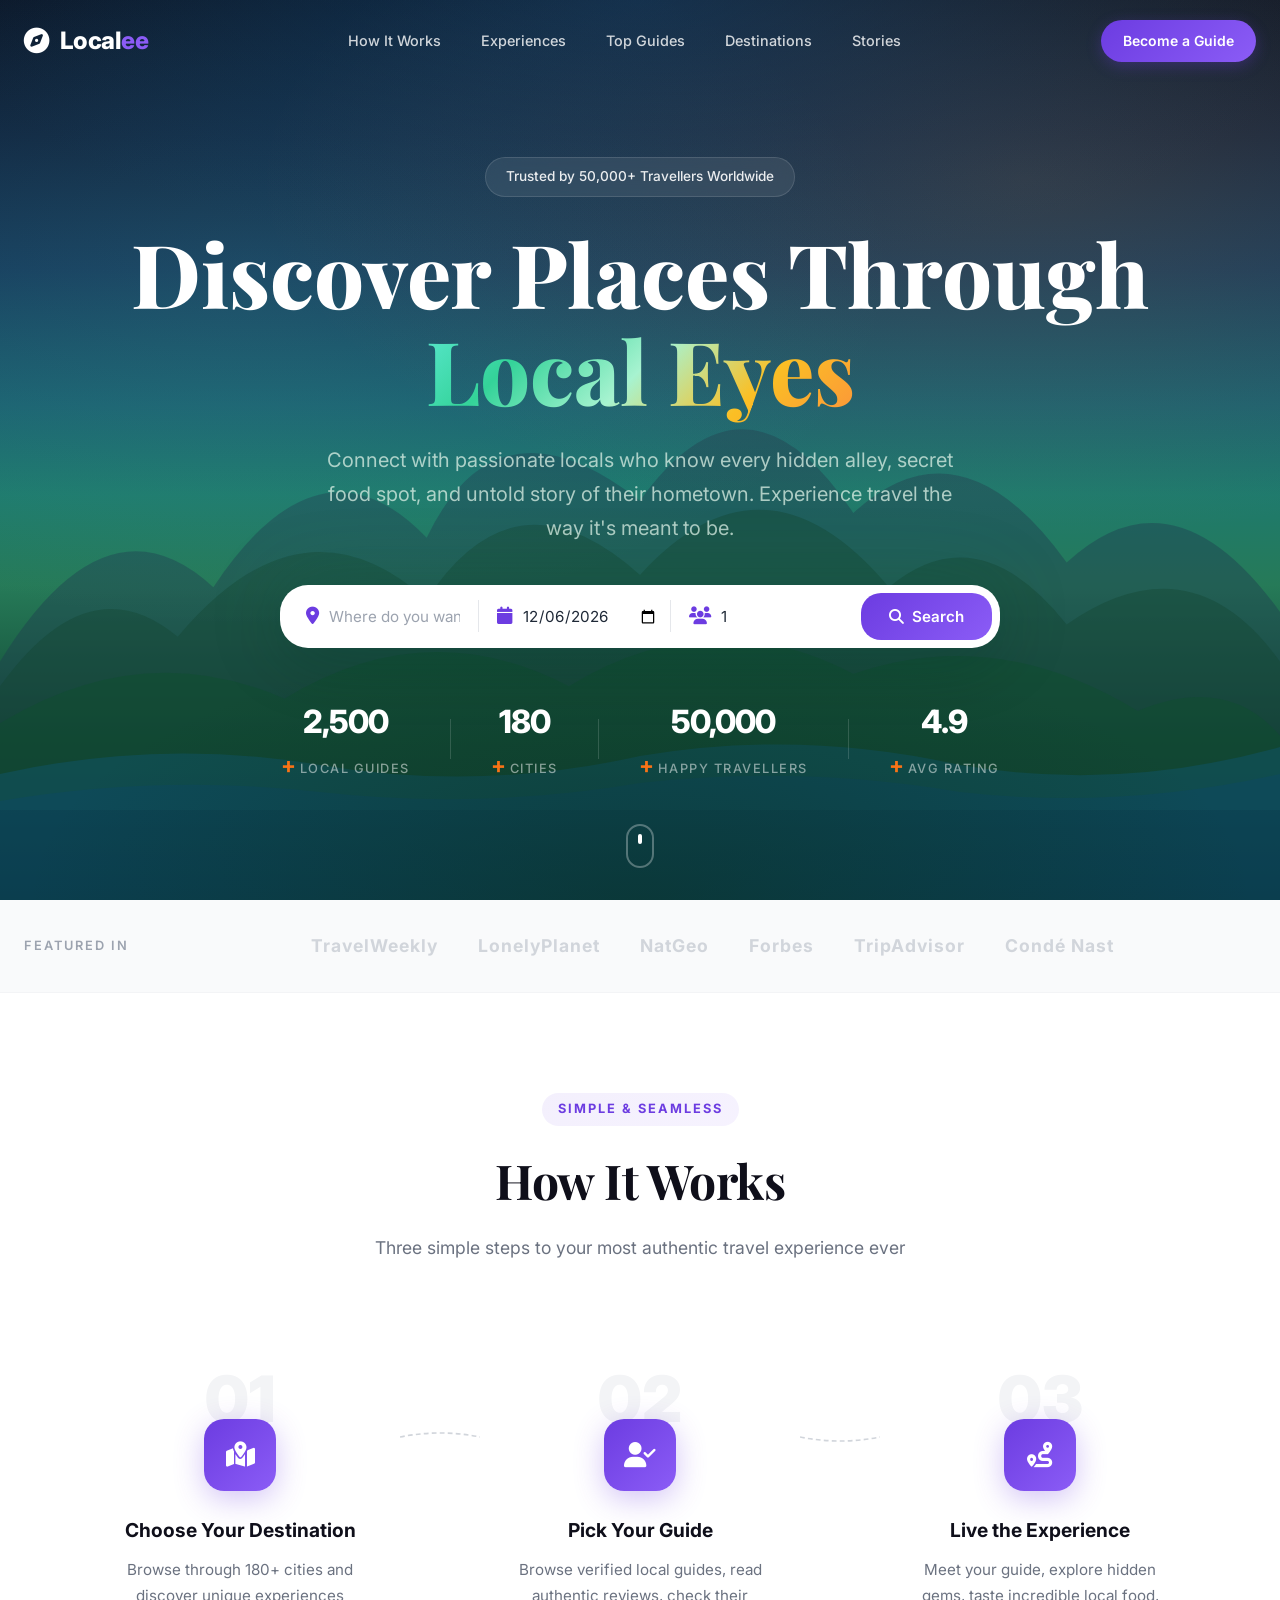
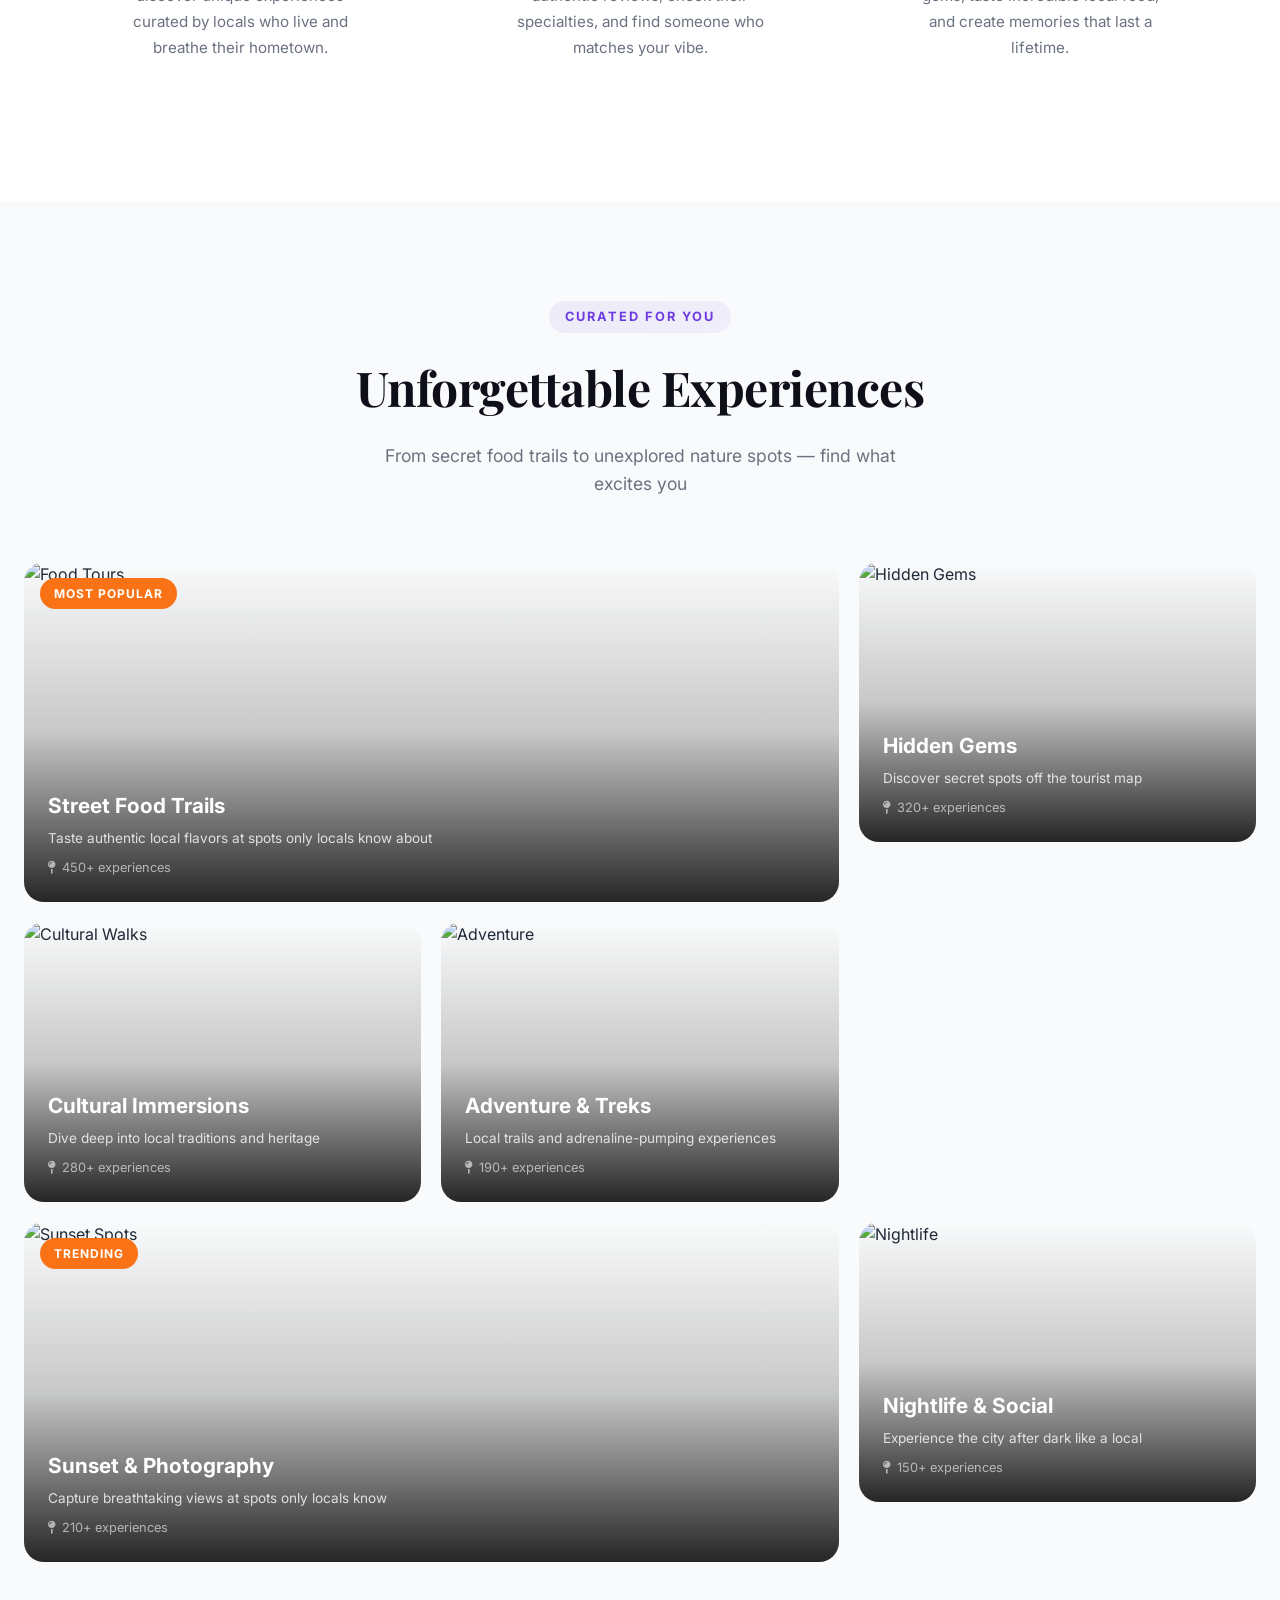
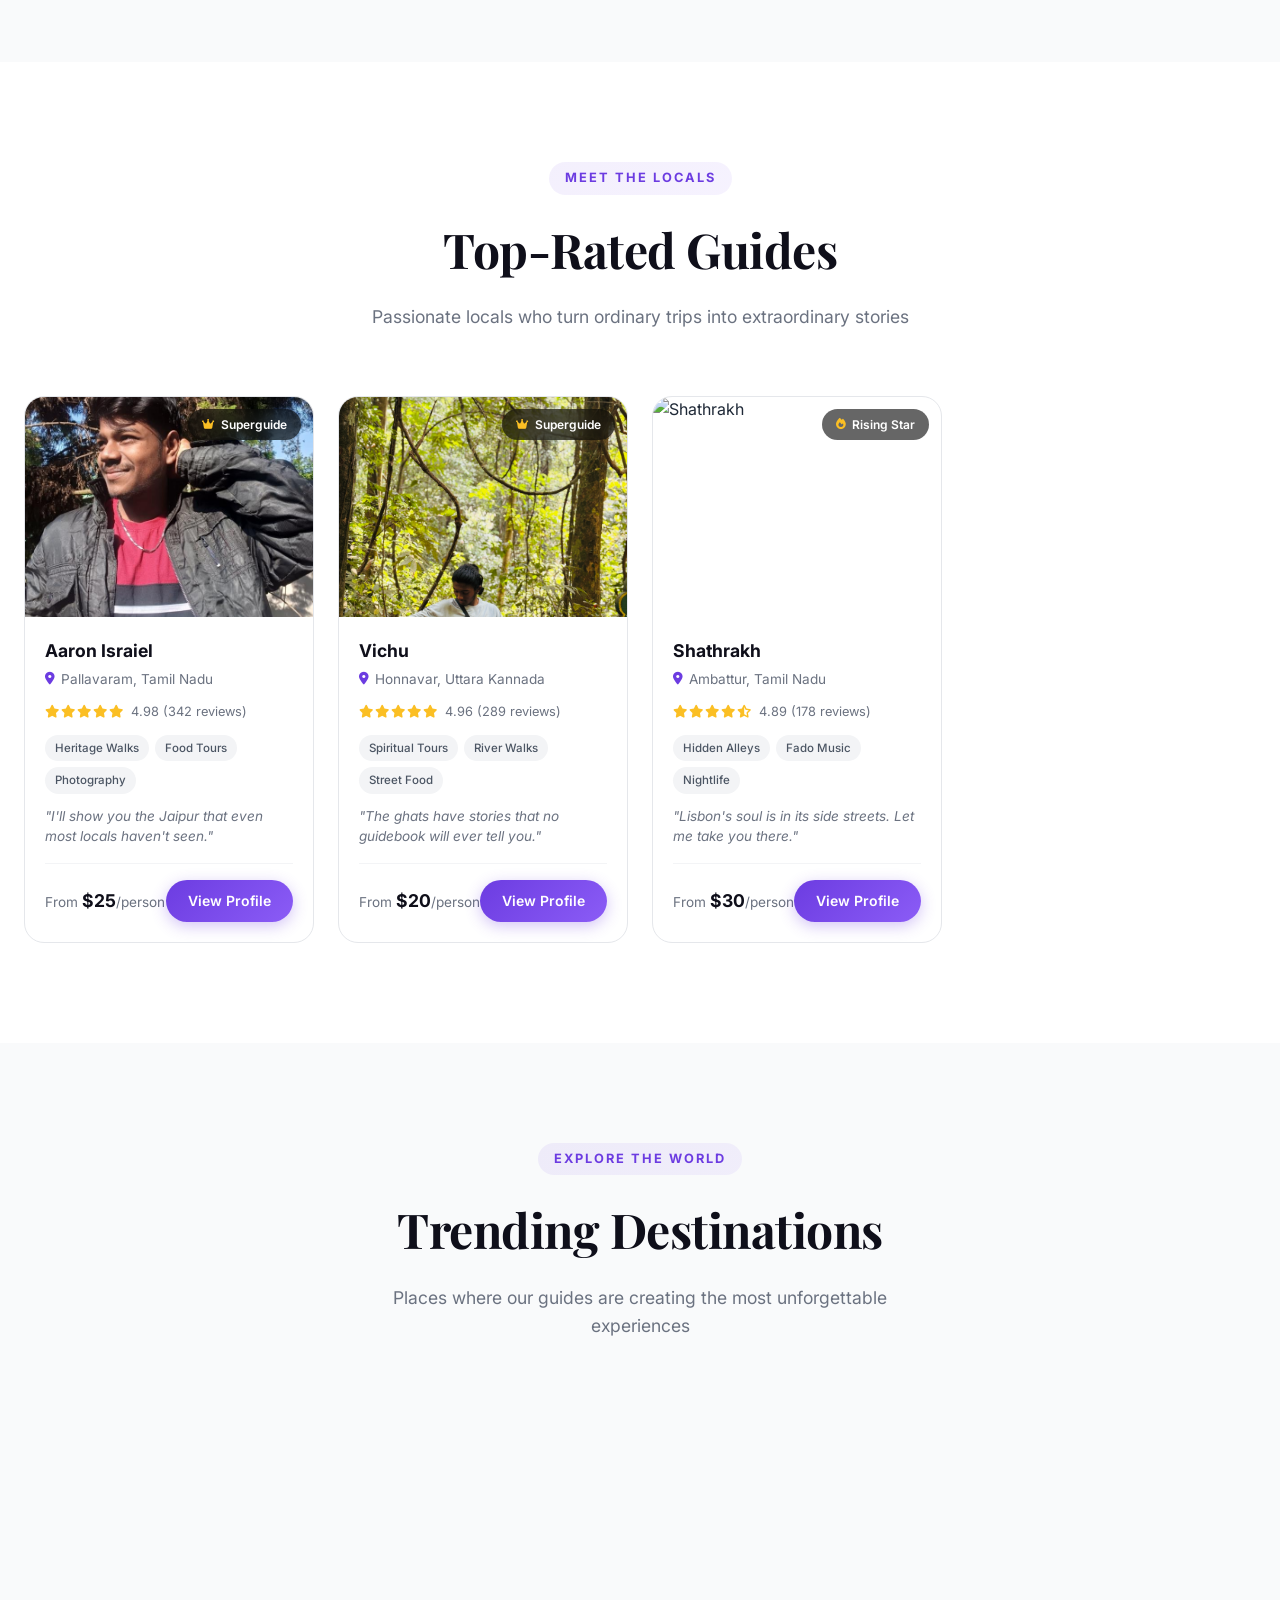
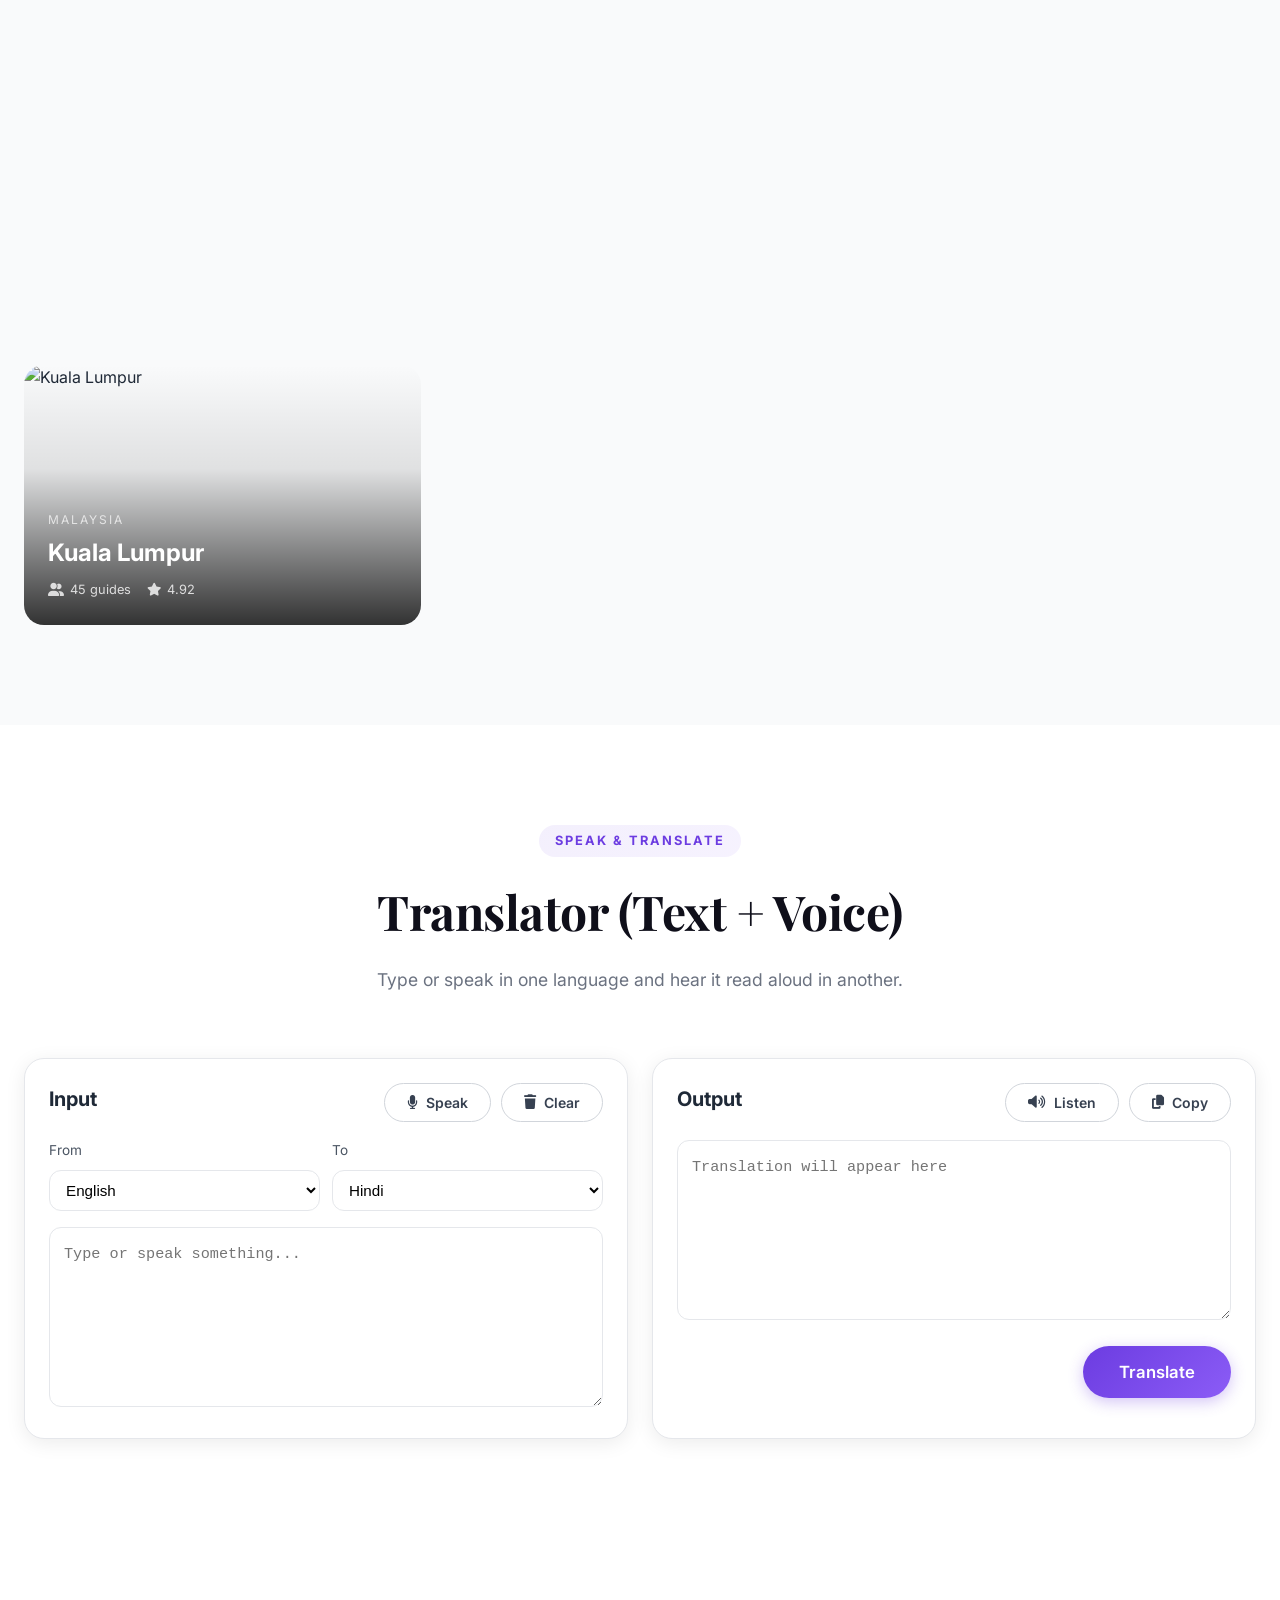
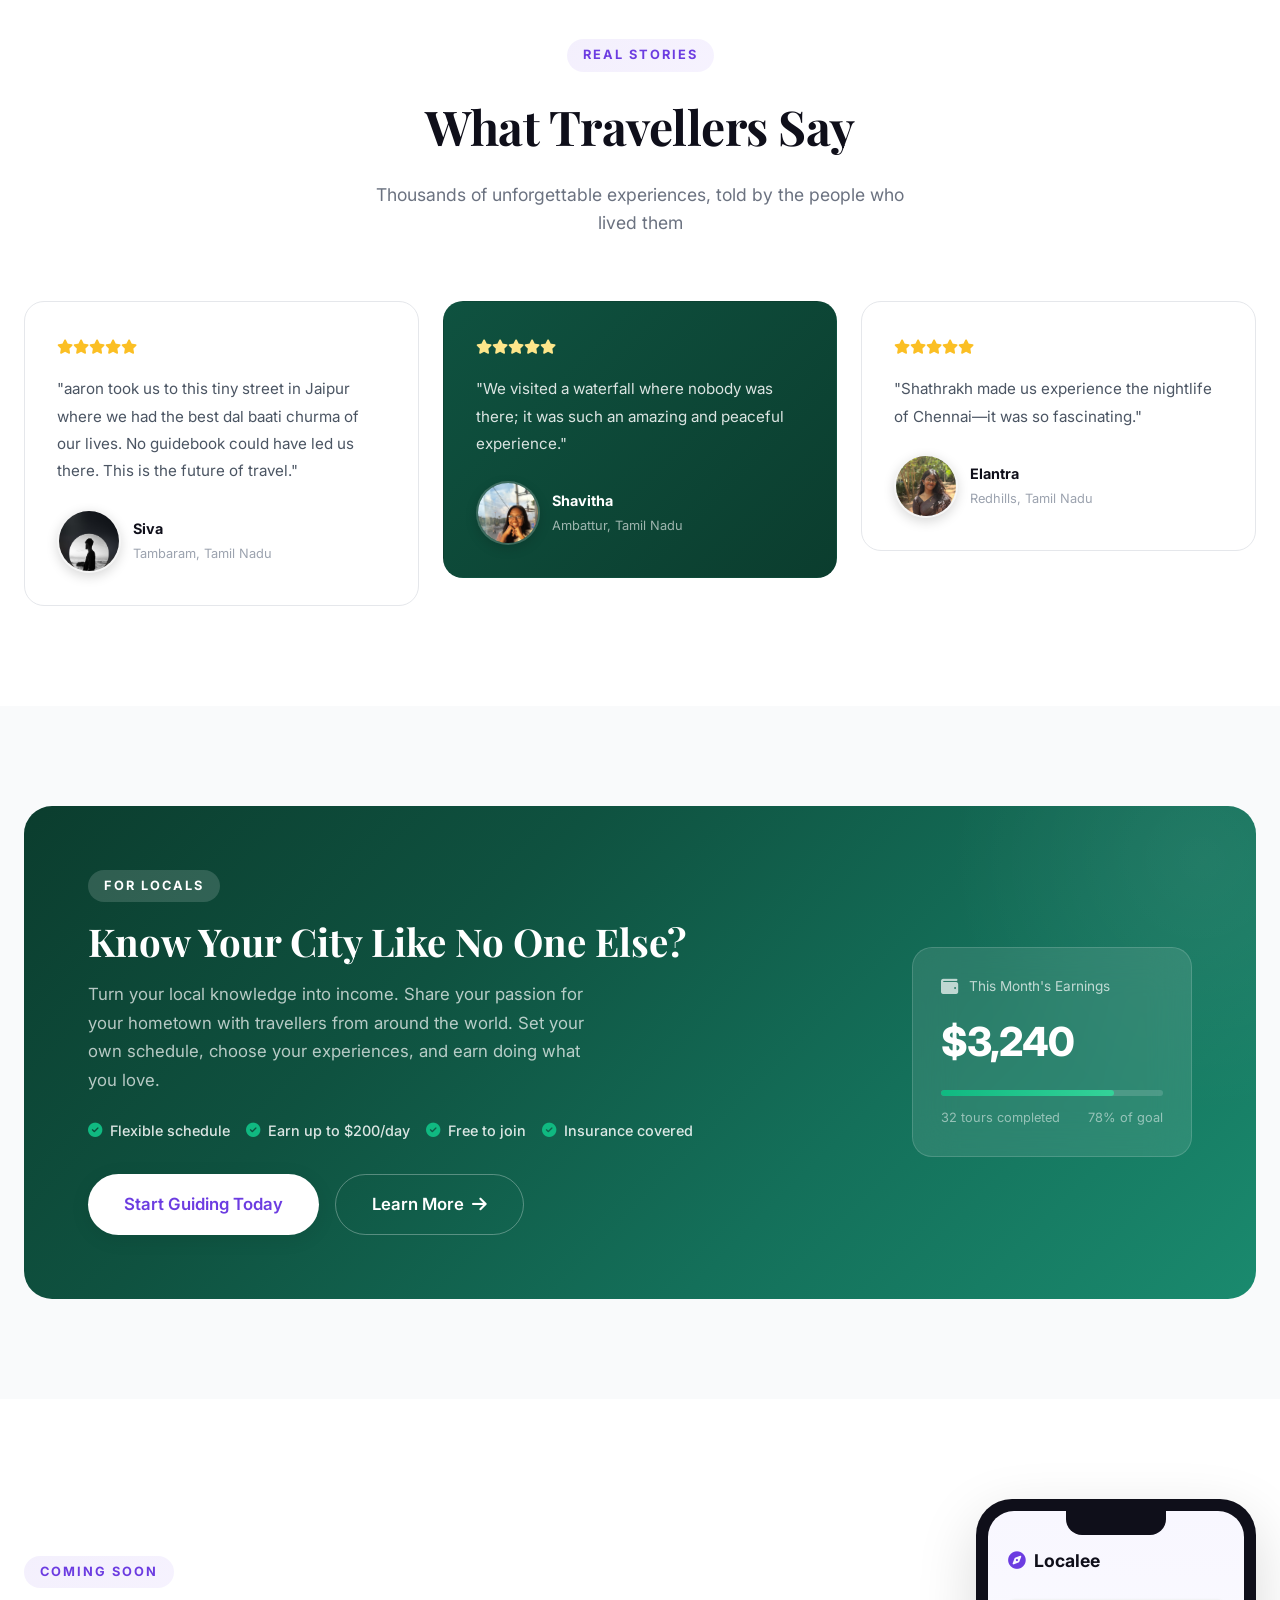
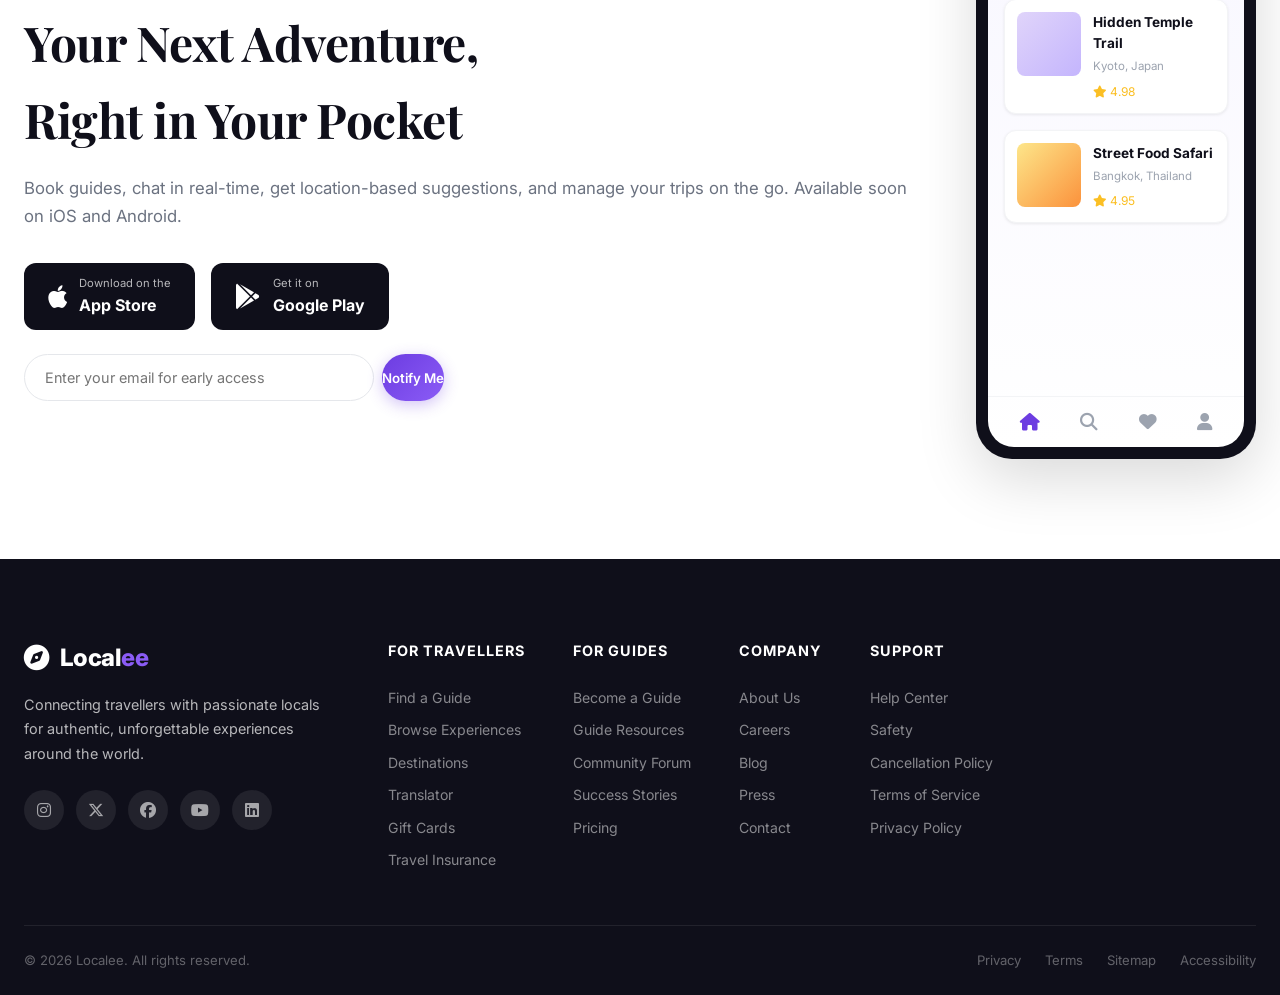
==== commit 4e8b540b: "Merge pull request #23 from vichustats1010/main photo" ====
--- a/index.html
+++ b/index.html
@@ -284,11 +284,11 @@
         </div>
         <div class="guide-card" data-aos="zoom-in" data-aos-delay="100">
           <div class="guide-img">
-            <img src="guid-Vignesh Kanna.jpeg" alt="Vignesh Kanna" loading="lazy">
+            <img src="vichu.jpg" alt="Vichu" loading="lazy">
             <div class="guide-badge"><i class="fas fa-crown"></i> Superguide</div>
           </div>
           <div class="guide-info">
-            <h4>Vignesh Kanna</h4>
+            <h4>Vichu</h4>
             <p class="guide-location"><i class="fas fa-location-dot"></i> Honnavar, Uttara Kannada</p>
             <div class="guide-rating">
               <div class="stars"><i class="fas fa-star"></i><i class="fas fa-star"></i><i class="fas fa-star"></i><i class="fas fa-star"></i><i class="fas fa-star"></i></div>
@@ -556,13 +556,13 @@
         <i class="fas fa-times"></i>
       </button>
       <div class="slide-panel__header">
-        <h2 id="guideSlideTitle">Vignesh Kanna</h2>
+        <h2 id="guideSlideTitle">Vichu</h2>
         <p class="slide-panel__subtitle">Your local guide for Honnavar — top-rated, friendly, and full of local stories.</p>
       </div>
       <div class="slide-panel__sections">
         <section class="slide-panel__section guide-profile">
           <div class="guide-profile__media">
-            <img src="guid-Vignesh Kanna.jpeg" alt="Vignesh Kanna" loading="lazy">
+            <img src="vichu.jpg" alt="Vichu" loading="lazy">
           </div>
           <div class="guide-profile__details">
             <div class="guide-profile__stats">
